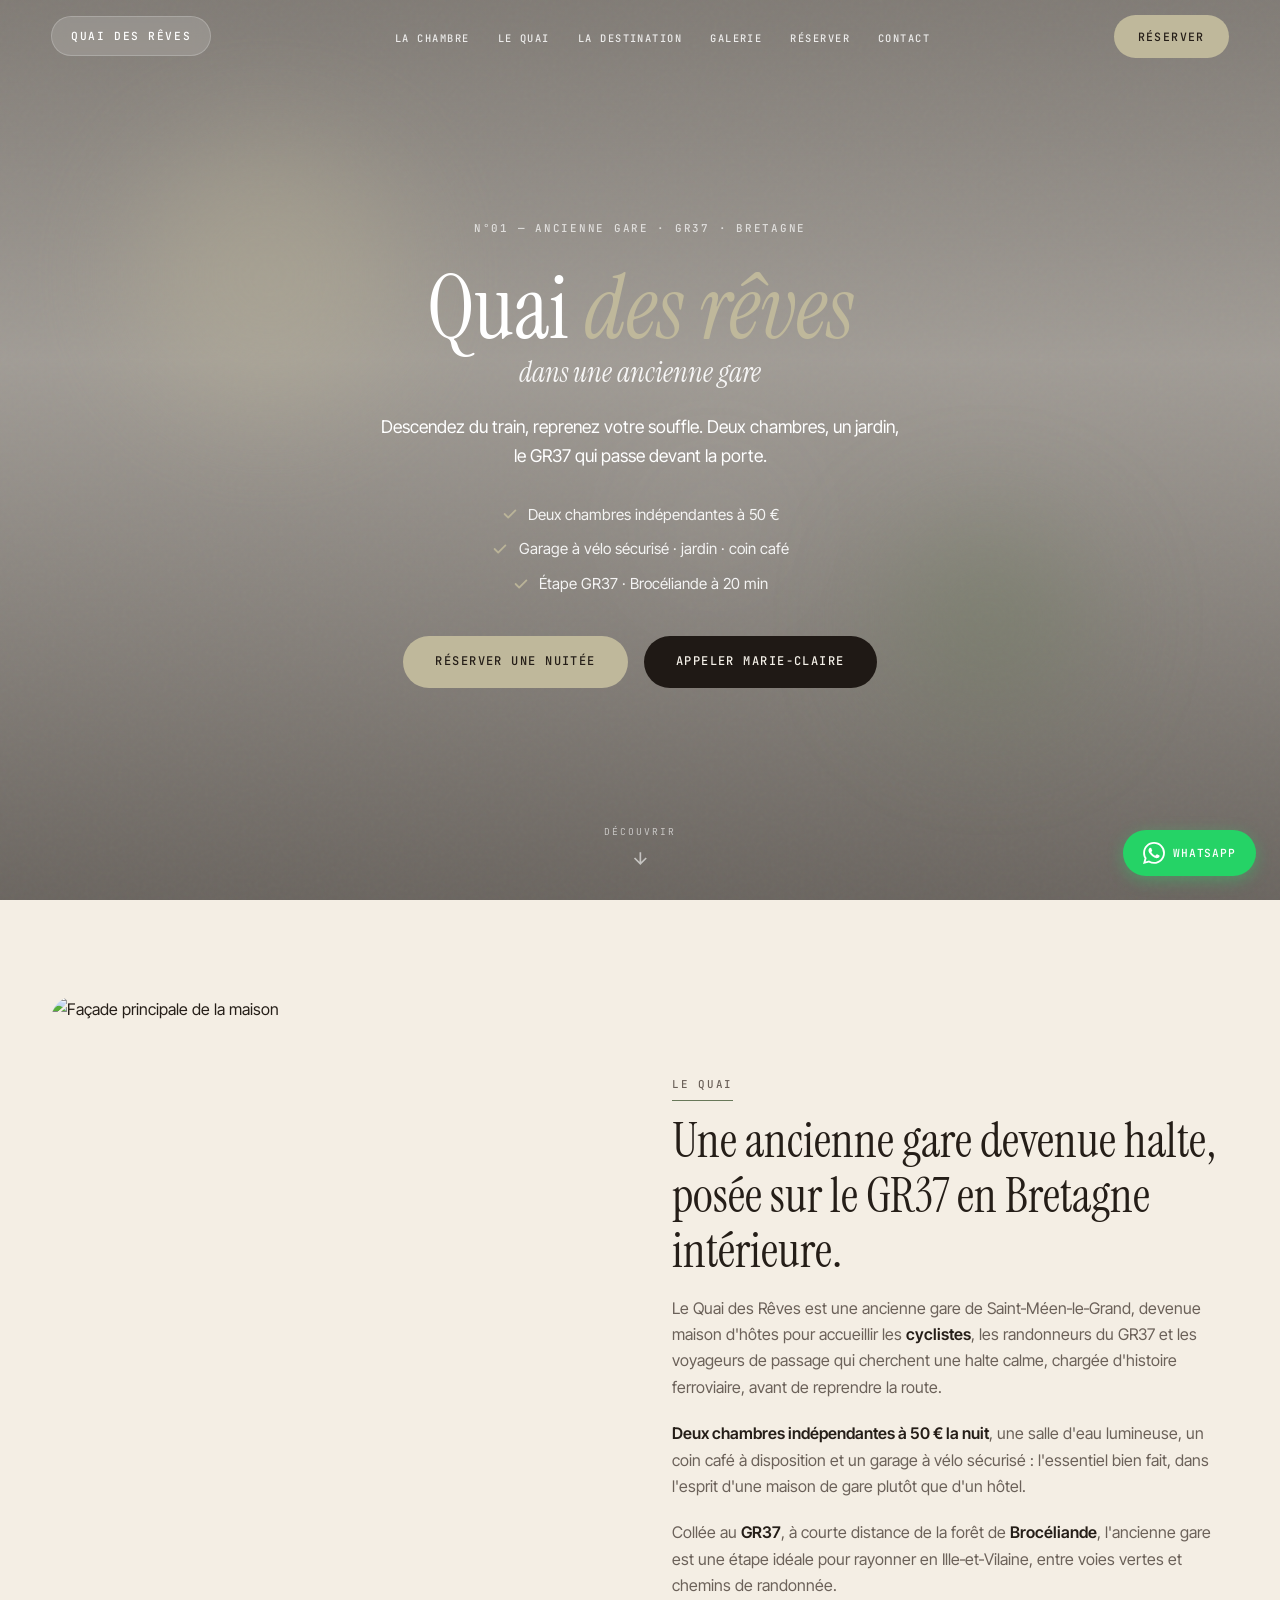
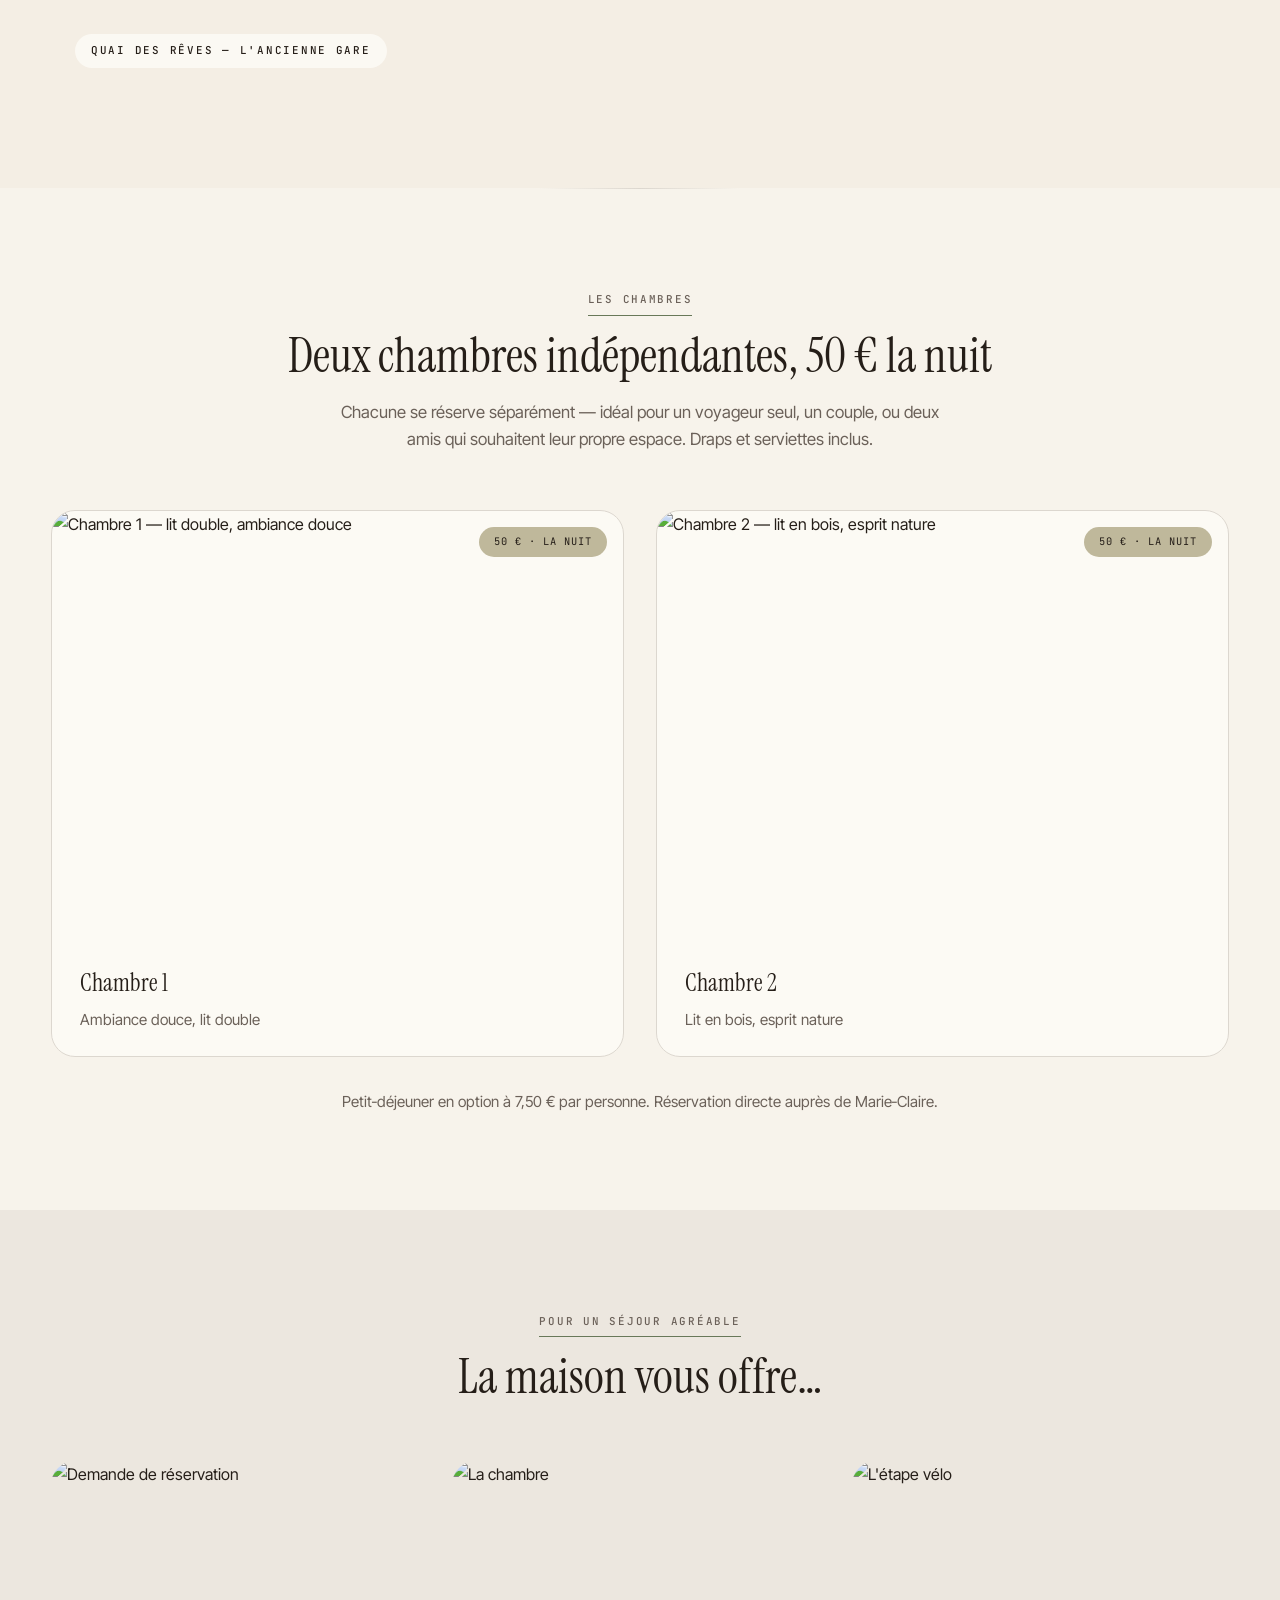
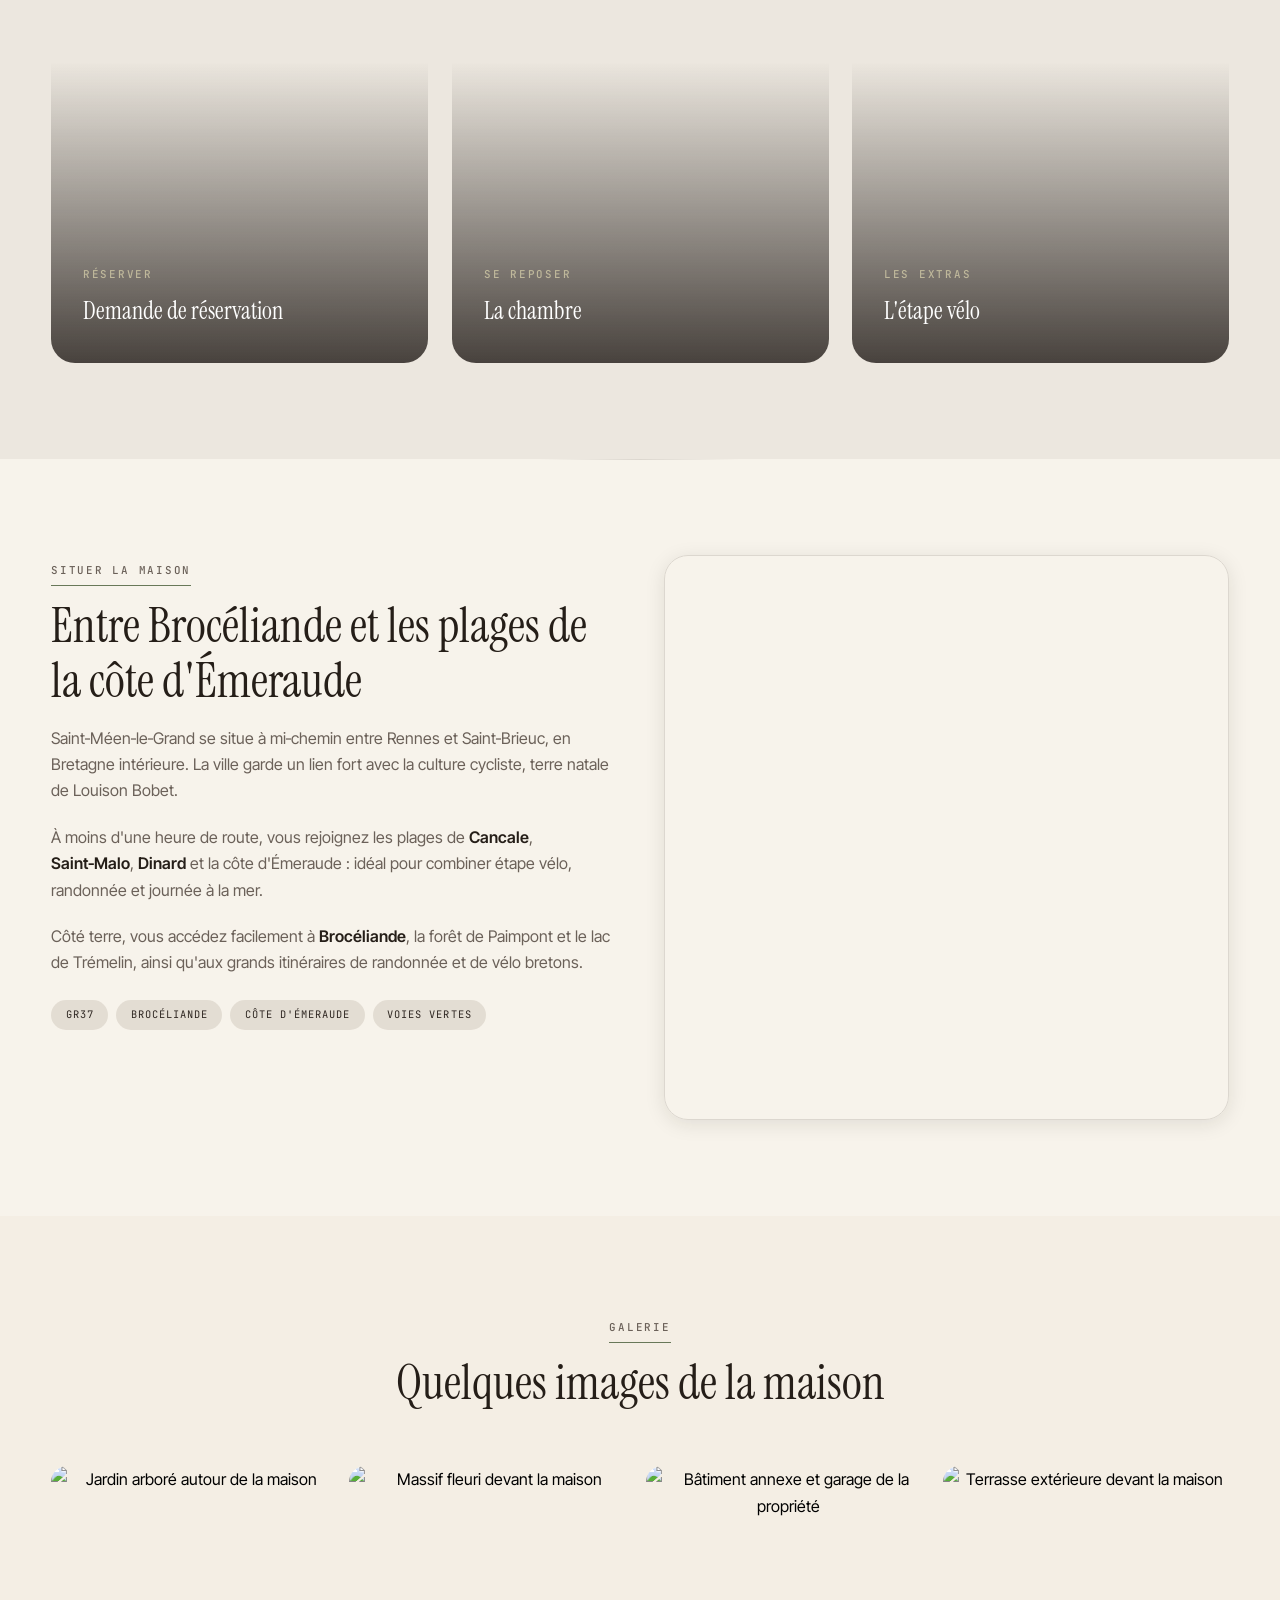
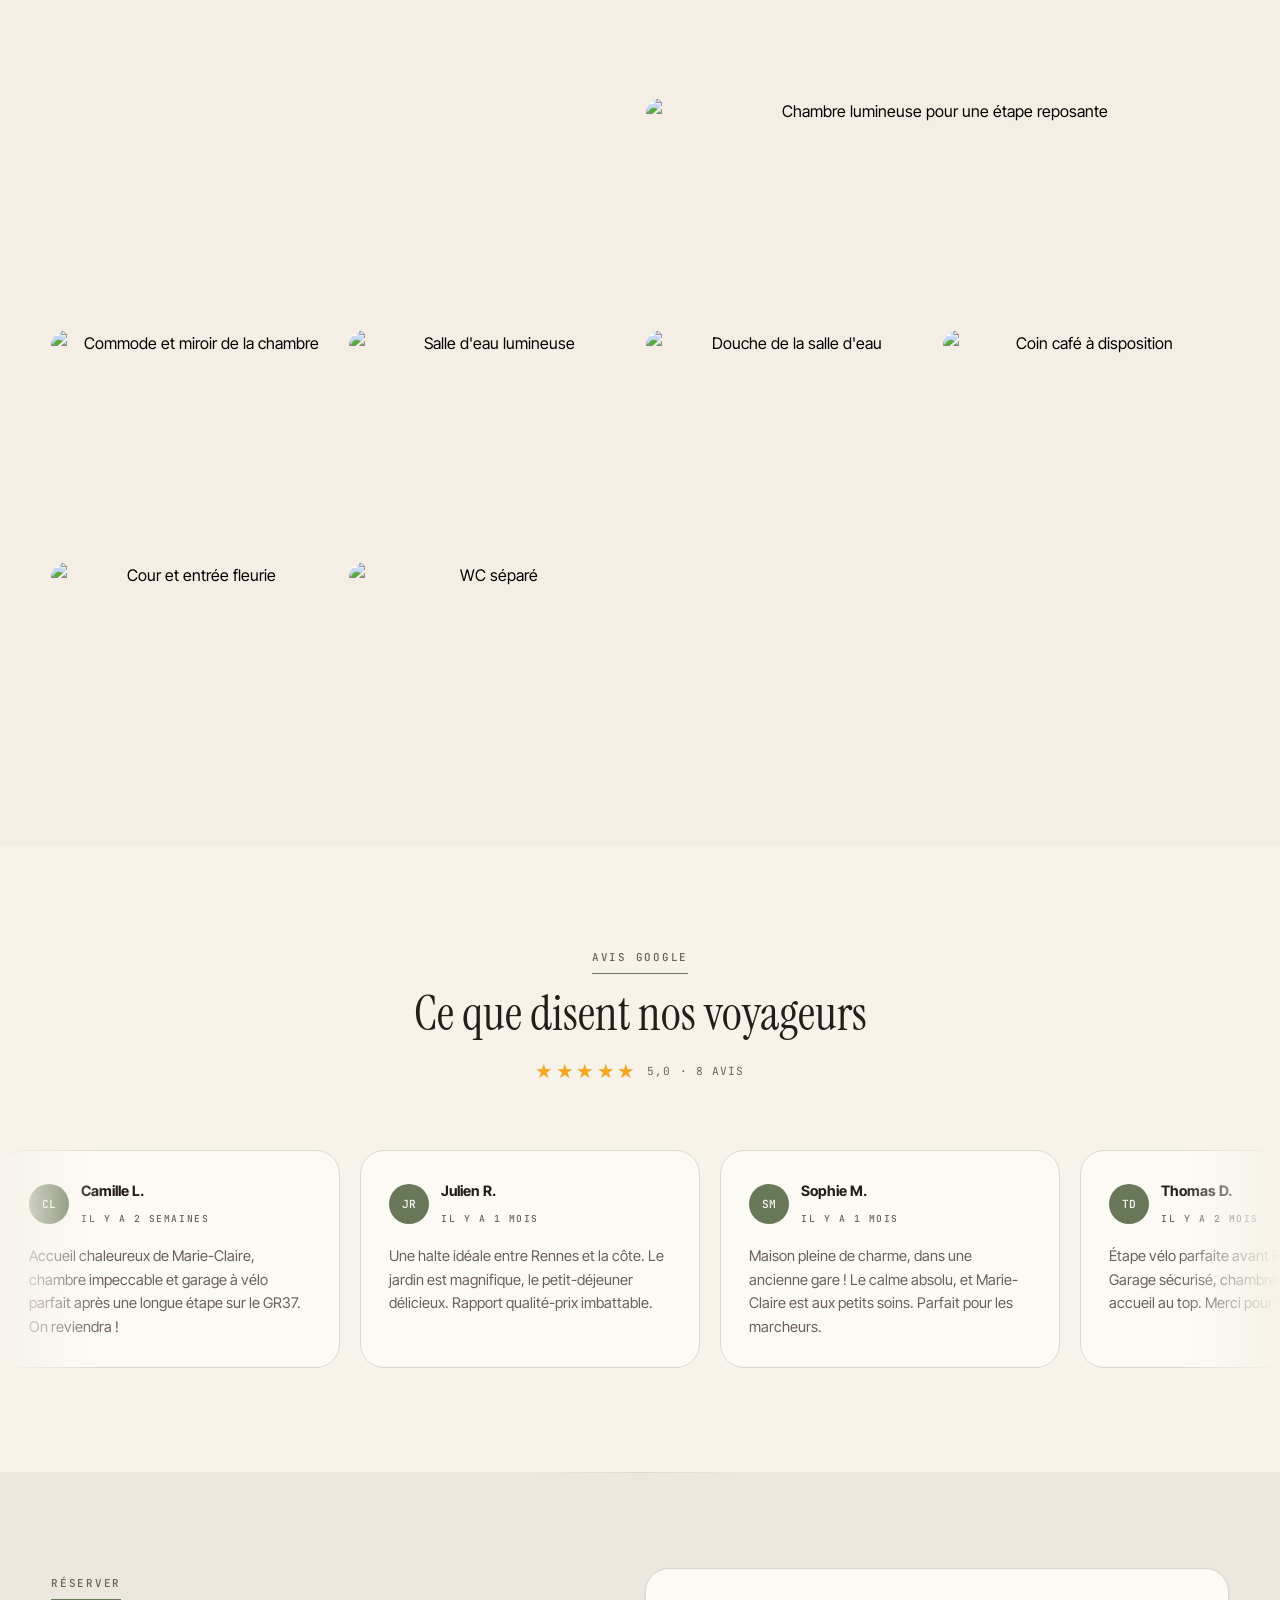
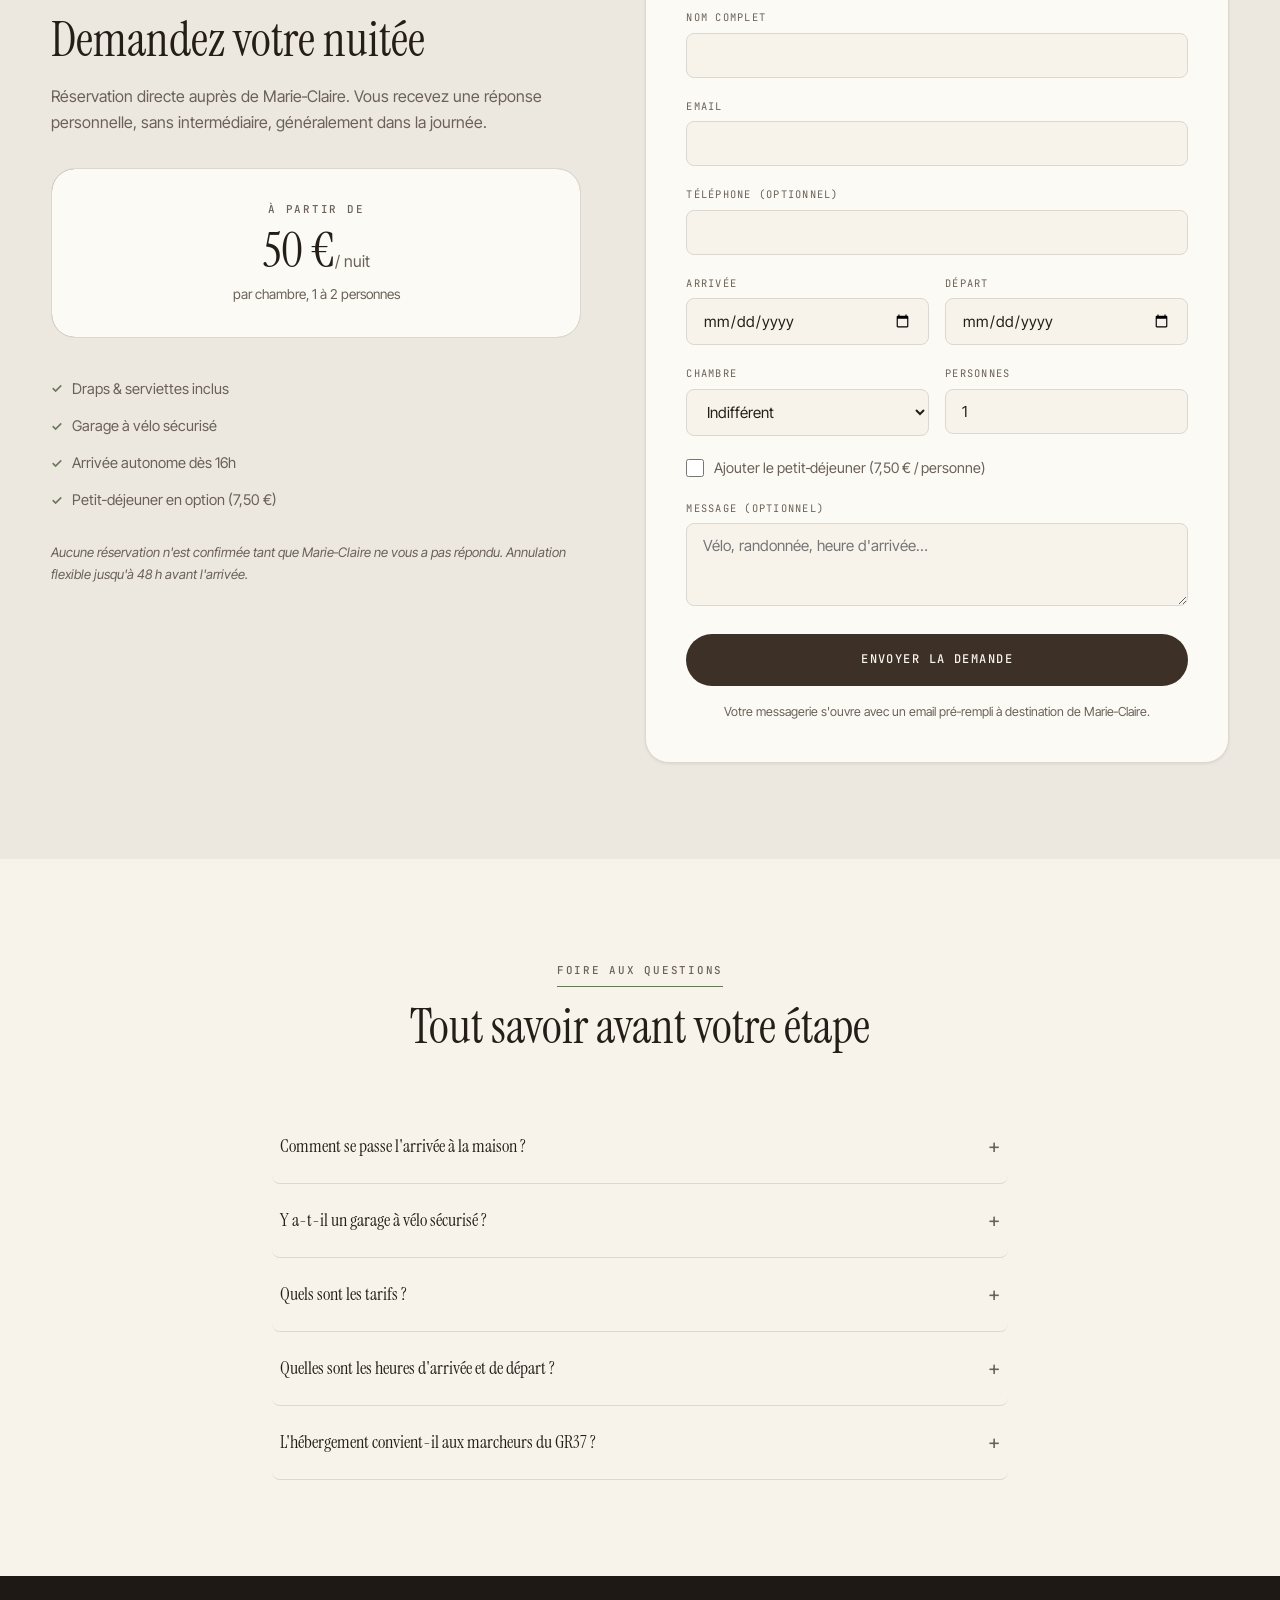
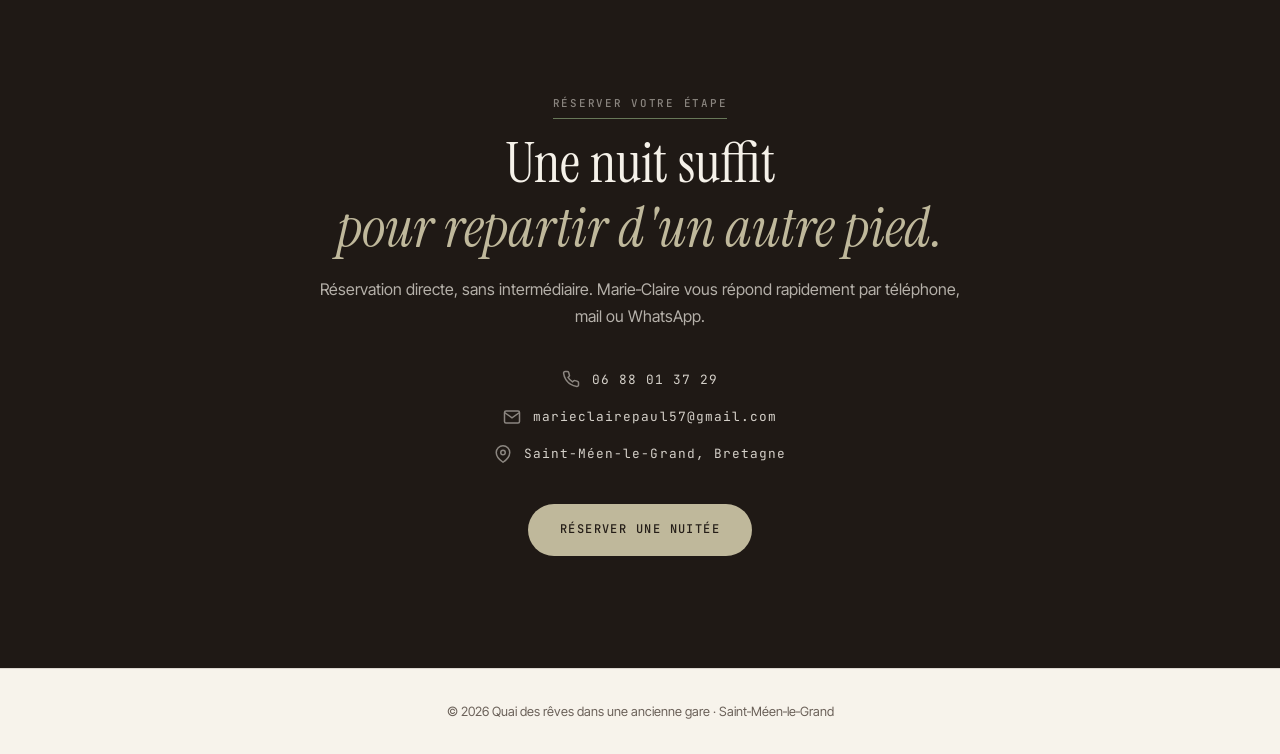
==== index.html @ e12eebac "Moderniser le site et corriger le chargement des sections. Ajoute animations au scroll, parallaxe he" ====
<!DOCTYPE html>
<html lang="fr">
<head>
  <meta charset="UTF-8">
  <meta name="viewport" content="width=device-width, initial-scale=1.0">
  <meta name="description" content="Quai des Rêves — Ancienne gare devenue maison d'hôtes sur le GR37 à Saint-Méen-le-Grand. Deux chambres à 50 €, garage vélo sécurisé, étape idéale en Bretagne.">
  <title>Quai des Rêves — Ancienne gare sur le GR37, Saint-Méen</title>
  <link rel="preconnect" href="https://fonts.googleapis.com">
  <link rel="preconnect" href="https://fonts.gstatic.com" crossorigin>
  <link href="https://fonts.googleapis.com/css2?family=Instrument+Serif:ital@0;1&family=Inter+Tight:wght@300;400;500;600;700&family=JetBrains+Mono:wght@400;500&display=swap" rel="stylesheet">
  <link rel="stylesheet" href="css/styles.css">
</head>
<body>

  <div class="scroll-progress" id="scrollProgress" aria-hidden="true"></div>

  <!-- Navigation -->
  <header class="header header--hero" id="header">
    <nav class="nav container">
      <a href="#" class="nav__logo">Quai des Rêves</a>
      <button class="nav__toggle" id="navToggle" aria-label="Menu">
        <span></span><span></span><span></span>
      </button>
      <ul class="nav__links" id="navLinks">
        <li><a href="#chambres">La chambre</a></li>
        <li><a href="#quai">Le Quai</a></li>
        <li><a href="#destination">La destination</a></li>
        <li><a href="#galerie">Galerie</a></li>
        <li><a href="#reserver">Réserver</a></li>
        <li><a href="#contact">Contact</a></li>
      </ul>
      <a href="#reserver" class="btn btn--highlight nav__cta">Réserver</a>
    </nav>
  </header>

  <!-- Hero -->
  <section class="hero" id="hero">
    <div class="hero__bg">
      <img src="https://etape-velo-gr37.fr/assets/saint-meen-terrasse-straight-Ylvzm7lh.png" alt="Terrasse ensoleillée de la maison à Saint-Méen-le-Grand" loading="eager">
      <div class="hero__overlay"></div>
      <div class="hero__grain" aria-hidden="true"></div>
    </div>
    <div class="hero__orbs" aria-hidden="true">
      <span class="hero__orb hero__orb--1"></span>
      <span class="hero__orb hero__orb--2"></span>
      <span class="hero__orb hero__orb--3"></span>
    </div>
    <div class="hero__content container">
      <p class="hero__tag label-mono">N°01 — Ancienne gare · GR37 · Bretagne</p>
      <h1 class="hero__title">
        Quai <em>des rêves</em><br>
        <span class="hero__subtitle">dans une ancienne gare</span>
      </h1>
      <p class="hero__desc">Descendez du train, reprenez votre souffle. Deux chambres, un jardin, le GR37 qui passe devant la porte.</p>
      <ul class="hero__features">
        <li><svg viewBox="0 0 20 20" fill="currentColor"><path fill-rule="evenodd" d="M16.707 5.293a1 1 0 010 1.414l-8 8a1 1 0 01-1.414 0l-4-4a1 1 0 011.414-1.414L8 12.586l7.293-7.293a1 1 0 011.414 0z" clip-rule="evenodd"/></svg>Deux chambres indépendantes à 50 €</li>
        <li><svg viewBox="0 0 20 20" fill="currentColor"><path fill-rule="evenodd" d="M16.707 5.293a1 1 0 010 1.414l-8 8a1 1 0 01-1.414 0l-4-4a1 1 0 011.414-1.414L8 12.586l7.293-7.293a1 1 0 011.414 0z" clip-rule="evenodd"/></svg>Garage à vélo sécurisé · jardin · coin café</li>
        <li><svg viewBox="0 0 20 20" fill="currentColor"><path fill-rule="evenodd" d="M16.707 5.293a1 1 0 010 1.414l-8 8a1 1 0 01-1.414 0l-4-4a1 1 0 011.414-1.414L8 12.586l7.293-7.293a1 1 0 011.414 0z" clip-rule="evenodd"/></svg>Étape GR37 · Brocéliande à 20 min</li>
      </ul>
      <div class="hero__actions">
        <a href="#reserver" class="btn btn--highlight btn--lg">Réserver une nuitée</a>
        <a href="tel:+33688013729" class="btn btn--earth btn--lg">Appeler Marie‑Claire</a>
      </div>
    </div>
    <a href="#quai" class="hero__scroll" aria-label="Découvrir">
      <span>Découvrir</span>
      <svg viewBox="0 0 24 24" fill="none" stroke="currentColor" stroke-width="2"><path d="M12 5v14M5 12l7 7 7-7"/></svg>
    </a>
  </section>

  <!-- Le Quai -->
  <section class="section section--quai" id="quai">
    <div class="container">
      <div class="split">
        <div class="split__media reveal reveal--left tilt-card">
          <img src="https://etape-velo-gr37.fr/__l5e/assets-v1/0b0acbc1-4947-406e-8bf4-8895e961d7aa/saint-meen-exterieur.png" alt="Façade principale de la maison" loading="lazy">
          <span class="split__badge label-mono">Quai des Rêves — l'ancienne gare</span>
        </div>
        <div class="split__content reveal reveal--right">
          <p class="section__label label-mono">Le Quai</p>
          <h2 class="section__title">Une ancienne gare devenue halte,<br>posée sur le GR37 en Bretagne intérieure.</h2>
          <div class="prose">
            <p>Le Quai des Rêves est une ancienne gare de Saint‑Méen‑le‑Grand, devenue maison d'hôtes pour accueillir les <strong>cyclistes</strong>, les randonneurs du GR37 et les voyageurs de passage qui cherchent une halte calme, chargée d'histoire ferroviaire, avant de reprendre la route.</p>
            <p><strong>Deux chambres indépendantes à 50 € la nuit</strong>, une salle d'eau lumineuse, un coin café à disposition et un garage à vélo sécurisé : l'essentiel bien fait, dans l'esprit d'une maison de gare plutôt que d'un hôtel.</p>
            <p>Collée au <strong>GR37</strong>, à courte distance de la forêt de <strong>Brocéliande</strong>, l'ancienne gare est une étape idéale pour rayonner en Ille‑et‑Vilaine, entre voies vertes et chemins de randonnée.</p>
          </div>
        </div>
      </div>
    </div>
  </section>

  <!-- Chambres -->
  <section class="section section--chambres" id="chambres">
    <div class="container">
      <div class="section__header reveal">
        <p class="section__label label-mono">Les chambres</p>
        <h2 class="section__title">Deux chambres indépendantes, 50 € la nuit</h2>
        <p class="section__intro">Chacune se réserve séparément — idéal pour un voyageur seul, un couple, ou deux amis qui souhaitent leur propre espace. Draps et serviettes inclus.</p>
      </div>
      <div class="rooms">
        <article class="room-card reveal tilt-card">
          <div class="room-card__img">
            <img src="https://etape-velo-gr37.fr/__l5e/assets-v1/fbcd2c98-a463-4ba8-95d4-fb864b083f40/saint-meen-chambre.png" alt="Chambre 1 — lit double, ambiance douce" loading="lazy">
            <span class="room-card__price">50 € · la nuit</span>
          </div>
          <div class="room-card__body">
            <h3>Chambre 1</h3>
            <p>Ambiance douce, lit double</p>
          </div>
        </article>
        <article class="room-card reveal reveal--delay tilt-card">
          <div class="room-card__img">
            <img src="https://etape-velo-gr37.fr/__l5e/assets-v1/a9a5a748-8830-4421-b2a8-1faafb39607b/saint-meen-chambre2.png" alt="Chambre 2 — lit en bois, esprit nature" loading="lazy">
            <span class="room-card__price">50 € · la nuit</span>
          </div>
          <div class="room-card__body">
            <h3>Chambre 2</h3>
            <p>Lit en bois, esprit nature</p>
          </div>
        </article>
      </div>
      <p class="rooms__note reveal">Petit‑déjeuner en option à 7,50 € par personne. Réservation directe auprès de Marie‑Claire.</p>
    </div>
  </section>

  <!-- La maison vous offre -->
  <section class="section section--offres" id="offres">
    <div class="container">
      <div class="section__header reveal">
        <p class="section__label label-mono">Pour un séjour agréable</p>
        <h2 class="section__title">La maison vous offre…</h2>
      </div>
      <div class="offres-grid">
        <a href="#reserver" class="offre-card reveal tilt-card">
          <div class="offre-card__img">
            <img src="https://etape-velo-gr37.fr/__l5e/assets-v1/2ad0f587-b2de-4bd7-ad3d-40000b9780be/saint-meen-terrasse.png" alt="Demande de réservation" loading="lazy">
          </div>
          <div class="offre-card__overlay">
            <span class="label-mono">Réserver</span>
            <h3>Demande de réservation</h3>
          </div>
        </a>
        <a href="#chambres" class="offre-card reveal reveal--delay tilt-card">
          <div class="offre-card__img">
            <img src="https://etape-velo-gr37.fr/__l5e/assets-v1/a9a5a748-8830-4421-b2a8-1faafb39607b/saint-meen-chambre2.png" alt="La chambre" loading="lazy">
          </div>
          <div class="offre-card__overlay">
            <span class="label-mono">Se reposer</span>
            <h3>La chambre</h3>
          </div>
        </a>
        <a href="#quai" class="offre-card reveal reveal--delay-2 tilt-card">
          <div class="offre-card__img">
            <img src="https://etape-velo-gr37.fr/__l5e/assets-v1/b7262fe7-ce52-4388-93f1-e06ac9b84d43/saint-meen-garage-solaire.png" alt="L'étape vélo" loading="lazy">
          </div>
          <div class="offre-card__overlay">
            <span class="label-mono">Les extras</span>
            <h3>L'étape vélo</h3>
          </div>
        </a>
      </div>
    </div>
  </section>

  <!-- Destination -->
  <section class="section section--destination" id="destination">
    <div class="container">
      <div class="destination">
        <div class="destination__content reveal reveal--left">
          <p class="section__label label-mono">Situer la maison</p>
          <h2 class="section__title">Entre Brocéliande et les plages de la côte d'Émeraude</h2>
          <div class="prose">
            <p>Saint‑Méen‑le‑Grand se situe à mi‑chemin entre Rennes et Saint‑Brieuc, en Bretagne intérieure. La ville garde un lien fort avec la culture cycliste, terre natale de Louison Bobet.</p>
            <p>À moins d'une heure de route, vous rejoignez les plages de <strong>Cancale</strong>, <strong>Saint‑Malo</strong>, <strong>Dinard</strong> et la côte d'Émeraude : idéal pour combiner étape vélo, randonnée et journée à la mer.</p>
            <p>Côté terre, vous accédez facilement à <strong>Brocéliande</strong>, la forêt de Paimpont et le lac de Trémelin, ainsi qu'aux grands itinéraires de randonnée et de vélo bretons.</p>
          </div>
          <div class="destination__tags">
            <span class="tag">GR37</span>
            <span class="tag">Brocéliande</span>
            <span class="tag">Côte d'Émeraude</span>
            <span class="tag">Voies vertes</span>
          </div>
        </div>
        <div class="destination__map reveal reveal--right tilt-card">
          <iframe title="Carte — Saint-Méen-le-Grand" src="https://www.openstreetmap.org/export/embed.html?bbox=-2.22%2C48.18%2C-2.16%2C48.21&layer=mapnik&marker=48.195%2C-2.19" loading="lazy" referrerpolicy="no-referrer-when-downgrade"></iframe>
        </div>
      </div>
    </div>
  </section>

  <!-- Galerie -->
  <section class="section section--galerie" id="galerie">
    <div class="container">
      <div class="section__header reveal">
        <p class="section__label label-mono">Galerie</p>
        <h2 class="section__title">Quelques images de la maison</h2>
      </div>
    </div>
    <div class="gallery reveal-stagger" id="gallery">
      <button class="gallery__item reveal-scale" data-index="0">
        <img src="https://etape-velo-gr37.fr/__l5e/assets-v1/675d8cac-8370-4a0d-90f7-5e23a2caaaaf/saint-meen-jardin-arbre.png" alt="Jardin arboré autour de la maison" loading="lazy">
      </button>
      <button class="gallery__item gallery__item--tall reveal-scale" data-index="1">
        <img src="https://etape-velo-gr37.fr/__l5e/assets-v1/a441f441-5703-4f7d-ab40-7af5a46b71b6/saint-meen-jardin-fleurs.png" alt="Massif fleuri devant la maison" loading="lazy">
      </button>
      <button class="gallery__item reveal-scale" data-index="2">
        <img src="https://etape-velo-gr37.fr/__l5e/assets-v1/b7262fe7-ce52-4388-93f1-e06ac9b84d43/saint-meen-garage-solaire.png" alt="Bâtiment annexe et garage de la propriété" loading="lazy">
      </button>
      <button class="gallery__item reveal-scale" data-index="3">
        <img src="https://etape-velo-gr37.fr/__l5e/assets-v1/2ad0f587-b2de-4bd7-ad3d-40000b9780be/saint-meen-terrasse.png" alt="Terrasse extérieure devant la maison" loading="lazy">
      </button>
      <button class="gallery__item gallery__item--wide reveal-scale" data-index="4">
        <img src="https://etape-velo-gr37.fr/__l5e/assets-v1/fbcd2c98-a463-4ba8-95d4-fb864b083f40/saint-meen-chambre.png" alt="Chambre lumineuse pour une étape reposante" loading="lazy">
      </button>
      <button class="gallery__item reveal-scale" data-index="5">
        <img src="https://etape-velo-gr37.fr/__l5e/assets-v1/1c9a4d51-f19a-4ca7-a824-a3a95fa172dc/saint-meen-commode.png" alt="Commode et miroir de la chambre" loading="lazy">
      </button>
      <button class="gallery__item reveal-scale" data-index="6">
        <img src="https://etape-velo-gr37.fr/__l5e/assets-v1/074c4844-c232-4583-80a2-c5e1e2a5f9f5/saint-meen-salle-deau.png" alt="Salle d'eau lumineuse" loading="lazy">
      </button>
      <button class="gallery__item reveal-scale" data-index="7">
        <img src="https://etape-velo-gr37.fr/__l5e/assets-v1/ba7c3a67-efc1-4e4d-9518-b060e4e0019c/saint-meen-douche.png" alt="Douche de la salle d'eau" loading="lazy">
      </button>
      <button class="gallery__item reveal-scale" data-index="8">
        <img src="https://etape-velo-gr37.fr/__l5e/assets-v1/fd26d8e5-9b76-46bc-b9e4-8a13f4165824/saint-meen-cafe.png" alt="Coin café à disposition" loading="lazy">
      </button>
      <button class="gallery__item reveal-scale" data-index="9">
        <img src="https://etape-velo-gr37.fr/__l5e/assets-v1/b58a4658-e988-4d93-b7fd-235d052c7ca5/saint-meen-jardin.png" alt="Cour et entrée fleurie" loading="lazy">
      </button>
      <button class="gallery__item reveal-scale" data-index="10">
        <img src="https://etape-velo-gr37.fr/__l5e/assets-v1/d89c5d96-79f3-4e75-99bc-6bfd46cb09ad/saint-meen-wc.png" alt="WC séparé" loading="lazy">
      </button>
    </div>
  </section>

  <!-- Avis -->
  <section class="section section--avis" id="avis">
    <div class="container">
      <div class="section__header reveal">
        <p class="section__label label-mono">Avis Google</p>
        <h2 class="section__title">Ce que disent nos voyageurs</h2>
        <div class="rating reveal">
          <div class="rating__stars" aria-hidden="true">
            <span class="rating__star">★</span><span class="rating__star">★</span><span class="rating__star">★</span><span class="rating__star">★</span><span class="rating__star">★</span>
          </div>
          <span class="rating__score"><span class="rating__number" data-count="5">5</span>,0 · 8 avis</span>
        </div>
      </div>
    </div>
    <div class="reviews-track" id="reviewsTrack">
      <div class="reviews-track__inner" id="reviewsInner">
        <article class="review-card">
          <div class="review-card__header">
            <div class="review-card__avatar">CL</div>
            <div>
              <strong>Camille L.</strong>
              <span class="label-mono">Il y a 2 semaines</span>
            </div>
          </div>
          <p>Accueil chaleureux de Marie-Claire, chambre impeccable et garage à vélo parfait après une longue étape sur le GR37. On reviendra !</p>
        </article>
        <article class="review-card">
          <div class="review-card__header">
            <div class="review-card__avatar">JR</div>
            <div>
              <strong>Julien R.</strong>
              <span class="label-mono">Il y a 1 mois</span>
            </div>
          </div>
          <p>Une halte idéale entre Rennes et la côte. Le jardin est magnifique, le petit-déjeuner délicieux. Rapport qualité-prix imbattable.</p>
        </article>
        <article class="review-card">
          <div class="review-card__header">
            <div class="review-card__avatar">SM</div>
            <div>
              <strong>Sophie M.</strong>
              <span class="label-mono">Il y a 1 mois</span>
            </div>
          </div>
          <p>Maison pleine de charme, dans une ancienne gare ! Le calme absolu, et Marie-Claire est aux petits soins. Parfait pour les marcheurs.</p>
        </article>
        <article class="review-card">
          <div class="review-card__header">
            <div class="review-card__avatar">TD</div>
            <div>
              <strong>Thomas D.</strong>
              <span class="label-mono">Il y a 2 mois</span>
            </div>
          </div>
          <p>Étape vélo parfaite avant Brocéliande. Garage sécurisé, chambre confortable, accueil au top. Merci pour tout !</p>
        </article>
        <article class="review-card">
          <div class="review-card__header">
            <div class="review-card__avatar">EB</div>
            <div>
              <strong>Élise B.</strong>
              <span class="label-mono">Il y a 2 mois</span>
            </div>
          </div>
          <p>Un vrai coup de cœur. L'ambiance d'ancienne gare est unique, la déco soignée, et le jardin un petit paradis. À recommander.</p>
        </article>
        <article class="review-card">
          <div class="review-card__header">
            <div class="review-card__avatar">MP</div>
            <div>
              <strong>Marc P.</strong>
              <span class="label-mono">Il y a 3 mois</span>
            </div>
          </div>
          <p>Très bel accueil, chambre lumineuse et calme. Idéal pour se reposer après une journée de randonnée. Petit-déjeuner copieux.</p>
        </article>
        <article class="review-card">
          <div class="review-card__header">
            <div class="review-card__avatar">AG</div>
            <div>
              <strong>Anne-Laure G.</strong>
              <span class="label-mono">Il y a 3 mois</span>
            </div>
          </div>
          <p>Marie-Claire est adorable, pleine de bons conseils sur la région. La maison est magnifique, on s'y sent comme chez soi.</p>
        </article>
        <article class="review-card">
          <div class="review-card__header">
            <div class="review-card__avatar">PV</div>
            <div>
              <strong>Pierre V.</strong>
              <span class="label-mono">Il y a 4 mois</span>
            </div>
          </div>
          <p>Étape parfaite sur notre traversée de la Bretagne à vélo. Lieu chargé d'histoire, hôtesse formidable. Merci !</p>
        </article>
      </div>
    </div>
  </section>

  <!-- Réservation -->
  <section class="section section--reserver" id="reserver">
    <div class="container">
      <div class="reserver reveal">
        <div class="reserver__info">
          <p class="section__label label-mono">Réserver</p>
          <h2 class="section__title">Demandez votre nuitée</h2>
          <p class="reserver__desc">Réservation directe auprès de Marie‑Claire. Vous recevez une réponse personnelle, sans intermédiaire, généralement dans la journée.</p>
          <div class="price-box shimmer-border">
            <span class="price-box__label label-mono">À partir de</span>
            <div class="price-box__amount">50 €<span>/ nuit</span></div>
            <span class="price-box__detail">par chambre, 1 à 2 personnes</span>
          </div>
          <ul class="check-list reveal reveal-stagger">
            <li>Draps & serviettes inclus</li>
            <li>Garage à vélo sécurisé</li>
            <li>Arrivée autonome dès 16h</li>
            <li>Petit‑déjeuner en option (7,50 €)</li>
          </ul>
          <p class="reserver__note">Aucune réservation n'est confirmée tant que Marie‑Claire ne vous a pas répondu. Annulation flexible jusqu'à 48 h avant l'arrivée.</p>
        </div>
        <form class="reserver__form" id="reservationForm">
          <div class="form-group">
            <label for="nom">Nom complet</label>
            <input type="text" id="nom" name="nom" required autocomplete="name">
          </div>
          <div class="form-group">
            <label for="email">Email</label>
            <input type="email" id="email" name="email" required autocomplete="email">
          </div>
          <div class="form-group">
            <label for="telephone">Téléphone (optionnel)</label>
            <input type="tel" id="telephone" name="telephone" autocomplete="tel">
          </div>
          <div class="form-row">
            <div class="form-group">
              <label for="arrivee">Arrivée</label>
              <input type="date" id="arrivee" name="arrivee" required>
            </div>
            <div class="form-group">
              <label for="depart">Départ</label>
              <input type="date" id="depart" name="depart" required>
            </div>
          </div>
          <div class="form-row">
            <div class="form-group">
              <label for="chambre">Chambre</label>
              <select id="chambre" name="chambre">
                <option value="indifferent">Indifférent</option>
                <option value="chambre1">Chambre 1 — 50 €</option>
                <option value="chambre2">Chambre 2 — 50 €</option>
              </select>
            </div>
            <div class="form-group">
              <label for="personnes">Personnes</label>
              <input type="number" id="personnes" name="personnes" min="1" max="2" value="1" required>
            </div>
          </div>
          <label class="checkbox">
            <input type="checkbox" id="petitdej" name="petitdej">
            <span>Ajouter le petit‑déjeuner (7,50 € / personne)</span>
          </label>
          <div class="form-group">
            <label for="message">Message (optionnel)</label>
            <textarea id="message" name="message" rows="3" placeholder="Vélo, randonnée, heure d'arrivée…"></textarea>
          </div>
          <button type="submit" class="btn btn--primary btn--lg btn--full">Envoyer la demande</button>
          <p class="form-hint">Votre messagerie s'ouvre avec un email pré‑rempli à destination de Marie‑Claire.</p>
        </form>
      </div>
    </div>
  </section>

  <!-- FAQ -->
  <section class="section section--faq" id="faq">
    <div class="container">
      <div class="section__header reveal">
        <p class="section__label label-mono">Foire aux questions</p>
        <h2 class="section__title">Tout savoir avant votre étape</h2>
      </div>
      <div class="faq reveal-stagger">
        <details class="faq__item">
          <summary>Comment se passe l'arrivée à la maison ?</summary>
          <p>L'arrivée est autonome à partir de 16h grâce à une boîte à clés. Vous récupérez votre clé à votre rythme, idéal après une longue étape vélo ou randonnée.</p>
        </details>
        <details class="faq__item">
          <summary>Y a-t-il un garage à vélo sécurisé ?</summary>
          <p>Oui, un garage fermé et sécurisé est mis à disposition gratuitement pour ranger vos vélos en toute tranquillité.</p>
        </details>
        <details class="faq__item">
          <summary>Quels sont les tarifs ?</summary>
          <p>La maison propose deux chambres indépendantes, chacune à 50 € la nuit, draps et serviettes inclus. Chaque chambre se réserve séparément. Le petit-déjeuner est proposé en option à 7,50 € par personne.</p>
        </details>
        <details class="faq__item">
          <summary>Quelles sont les heures d'arrivée et de départ ?</summary>
          <p>Arrivée à partir de 16h en autonomie. Le départ se fait au plus tard à 10h.</p>
        </details>
        <details class="faq__item">
          <summary>L'hébergement convient-il aux marcheurs du GR37 ?</summary>
          <p>Oui, la maison est une étape idéale sur le GR37 et pour les boucles vélo de Bretagne intérieure, à proximité de Brocéliande.</p>
        </details>
      </div>
    </div>
  </section>

  <!-- CTA -->
  <section class="section section--cta" id="contact">
    <div class="container">
      <div class="cta reveal">
        <p class="section__label label-mono">Réserver votre étape</p>
        <h2 class="cta__title">Une nuit suffit<br><em>pour repartir d'un autre pied.</em></h2>
        <p class="cta__desc">Réservation directe, sans intermédiaire. Marie‑Claire vous répond rapidement par téléphone, mail ou WhatsApp.</p>
        <div class="cta__contacts">
          <a href="tel:+33688013729" class="cta__link">
            <svg viewBox="0 0 24 24" fill="none" stroke="currentColor" stroke-width="2"><path d="M22 16.92v3a2 2 0 01-2.18 2 19.79 19.79 0 01-8.63-3.07 19.5 19.5 0 01-6-6 19.79 19.79 0 01-3.07-8.67A2 2 0 014.11 2h3a2 2 0 012 1.72c.127.96.361 1.903.7 2.81a2 2 0 01-.45 2.11L8.09 9.91a16 16 0 006 6l1.27-1.27a2 2 0 012.11-.45c.907.339 1.85.573 2.81.7A2 2 0 0122 16.92z"/></svg>
            06 88 01 37 29
          </a>
          <a href="mailto:marieclairepaul57@gmail.com" class="cta__link">
            <svg viewBox="0 0 24 24" fill="none" stroke="currentColor" stroke-width="2"><path d="M4 4h16c1.1 0 2 .9 2 2v12c0 1.1-.9 2-2 2H4c-1.1 0-2-.9-2-2V6c0-1.1.9-2 2-2z"/><polyline points="22,6 12,13 2,6"/></svg>
            marieclairepaul57@gmail.com
          </a>
          <span class="cta__link cta__link--static">
            <svg viewBox="0 0 24 24" fill="none" stroke="currentColor" stroke-width="2"><path d="M21 10c0 7-9 13-9 13s-9-6-9-13a9 9 0 0118 0z"/><circle cx="12" cy="10" r="3"/></svg>
            Saint‑Méen‑le‑Grand, Bretagne
          </span>
        </div>
        <a href="#reserver" class="btn btn--highlight btn--lg">Réserver une nuitée</a>
      </div>
    </div>
  </section>

  <!-- Footer -->
  <footer class="footer">
    <div class="container">
      <p>© 2026 Quai des rêves dans une ancienne gare · Saint‑Méen‑le‑Grand</p>
    </div>
  </footer>

  <!-- Lightbox -->
  <div class="lightbox" id="lightbox" aria-hidden="true">
    <button class="lightbox__close" id="lightboxClose" aria-label="Fermer">&times;</button>
    <button class="lightbox__prev" id="lightboxPrev" aria-label="Précédent">‹</button>
    <button class="lightbox__next" id="lightboxNext" aria-label="Suivant">›</button>
    <img src="" alt="" id="lightboxImg">
  </div>

  <!-- WhatsApp -->
  <a href="https://wa.me/33688013729" class="whatsapp" target="_blank" rel="noopener" aria-label="Contacter par WhatsApp">
    <svg viewBox="0 0 24 24" fill="currentColor"><path d="M17.472 14.382c-.297-.149-1.758-.867-2.03-.967-.273-.099-.471-.148-.67.15-.197.297-.767.966-.94 1.164-.173.199-.347.223-.644.075-.297-.15-1.255-.463-2.39-1.475-.883-.788-1.48-1.761-1.653-2.059-.173-.297-.018-.458.13-.606.134-.133.298-.347.446-.52.149-.174.198-.298.298-.497.099-.198.05-.371-.025-.52-.075-.149-.669-1.612-.916-2.207-.242-.579-.487-.5-.669-.51-.173-.008-.371-.01-.57-.01-.198 0-.52.074-.792.372-.272.297-1.04 1.016-1.04 2.479 0 1.462 1.065 2.875 1.213 3.074.149.198 2.096 3.2 5.077 4.487.709.306 1.262.489 1.694.625.712.227 1.36.195 1.871.118.571-.085 1.758-.719 2.006-1.413.248-.694.248-1.289.173-1.413-.074-.124-.272-.198-.57-.347m-5.421 7.403h-.004a9.87 9.87 0 01-5.031-1.378l-.361-.214-3.741.982.998-3.648-.235-.374a9.86 9.86 0 01-1.51-5.26c.001-5.45 4.436-9.884 9.888-9.884 2.64 0 5.122 1.03 6.988 2.898a9.825 9.825 0 012.893 6.994c-.003 5.45-4.435 9.884-9.885 9.884m8.413-18.297A11.815 11.815 0 0012.05 0C5.495 0 .16 5.335.157 11.892c0 2.096.547 4.142 1.588 5.945L.057 24l6.305-1.654a11.882 11.882 0 005.683 1.448h.005c6.554 0 11.89-5.335 11.893-11.893a11.821 11.821 0 00-3.48-8.413z"/></svg>
    <span>WhatsApp</span>
  </a>

  <script src="js/main.js"></script>
</body>
</html>
---- css/styles.css ----
/* ============================================
   Quai des Rêves — Design System
   ============================================ */

:root {
  --radius: 0.5rem;
  --radius-lg: 1rem;
  --radius-xl: 1.5rem;
  --radius-full: 9999px;

  --background: #f7f3eb;
  --foreground: #251e18;
  --card: #fcfaf4;
  --card-foreground: #251e18;
  --primary: #3d3027;
  --primary-foreground: #f8f5ee;
  --secondary: #e3ddd3;
  --secondary-foreground: #2f2722;
  --muted: #ebe7df;
  --muted-foreground: #6b6159;
  --accent: #687859;
  --accent-foreground: #faf8f3;
  --highlight: #bfb89b;
  --highlight-foreground: #251e18;
  --earth: #1f1915;
  --earth-foreground: #f5f1e9;
  --warm: #f4eee4;
  --warm-foreground: #352c25;
  --border: #dcd7cf;
  --surface: #ece7df;

  --font-serif: 'Instrument Serif', Georgia, serif;
  --font-sans: 'Inter Tight', system-ui, sans-serif;
  --font-mono: 'JetBrains Mono', ui-monospace, monospace;

  --header-h: 4.5rem;
  --container: min(1200px, 92vw);
  --ease: cubic-bezier(0.4, 0, 0.2, 1);
  --ease-out: cubic-bezier(0.16, 1, 0.3, 1);
  --shadow-sm: 0 1px 3px rgba(31, 25, 21, 0.08);
  --shadow-md: 0 4px 20px rgba(31, 25, 21, 0.1);
  --shadow-lg: 0 12px 40px rgba(31, 25, 21, 0.15);
  --shadow-glow: 0 0 40px rgba(191, 184, 155, 0.25);
}

*, *::before, *::after {
  box-sizing: border-box;
  margin: 0;
  padding: 0;
}

html {
  scroll-behavior: smooth;
  scroll-padding-top: var(--header-h);
}

body {
  font-family: var(--font-sans);
  font-size: 1rem;
  line-height: 1.65;
  color: var(--foreground);
  background: var(--background);
  -webkit-font-smoothing: antialiased;
  overflow-x: hidden;
}

img {
  display: block;
  max-width: 100%;
  height: auto;
}

a {
  color: inherit;
  text-decoration: none;
}

button {
  font: inherit;
  cursor: pointer;
  border: none;
  background: none;
}

ul { list-style: none; }

.container {
  width: var(--container);
  margin-inline: auto;
}

.label-mono {
  font-family: var(--font-mono);
  font-size: 0.68rem;
  font-weight: 500;
  letter-spacing: 0.16em;
  text-transform: uppercase;
  color: var(--muted-foreground);
}

/* ---- Buttons ---- */
.btn {
  display: inline-flex;
  align-items: center;
  justify-content: center;
  gap: 0.5rem;
  padding: 0.75rem 1.5rem;
  border-radius: var(--radius-full);
  font-family: var(--font-mono);
  font-size: 0.72rem;
  font-weight: 500;
  letter-spacing: 0.12em;
  text-transform: uppercase;
  position: relative;
  overflow: hidden;
  transition: transform 0.25s var(--ease-out), box-shadow 0.25s var(--ease-out), background 0.25s var(--ease);
  white-space: nowrap;
}

.btn::after {
  content: '';
  position: absolute;
  inset: 0;
  background: linear-gradient(105deg, transparent 40%, rgba(255,255,255,0.2) 50%, transparent 60%);
  transform: translateX(-120%);
  transition: transform 0.6s var(--ease-out);
}

.btn:hover::after {
  transform: translateX(120%);
}

.btn:hover {
  transform: translateY(-2px);
  box-shadow: var(--shadow-md);
}

.btn:active { transform: translateY(0); }

.btn--highlight {
  background: var(--highlight);
  color: var(--highlight-foreground);
}

.btn--earth {
  background: var(--earth);
  color: var(--earth-foreground);
}

.btn--primary {
  background: var(--primary);
  color: var(--primary-foreground);
}

.btn--lg {
  padding: 1rem 2rem;
  font-size: 0.75rem;
}

.btn--full { width: 100%; }

/* ---- Header ---- */
.header {
  position: fixed;
  top: 0;
  left: 0;
  right: 0;
  z-index: 100;
  height: var(--header-h);
  transition: background 0.4s var(--ease), backdrop-filter 0.4s var(--ease), box-shadow 0.4s var(--ease);
}

.header--scrolled {
  background: rgba(252, 250, 244, 0.85);
  backdrop-filter: blur(16px);
  -webkit-backdrop-filter: blur(16px);
  box-shadow: var(--shadow-sm);
}

.header--hero .nav__links a,
.header--hero .nav__logo {
  color: #fff;
}

.header--hero .nav__toggle span {
  background: #fff;
}

.nav {
  display: flex;
  align-items: center;
  justify-content: space-between;
  height: 100%;
  gap: 1.5rem;
}

.nav__logo {
  font-family: var(--font-mono);
  font-size: 0.7rem;
  font-weight: 500;
  letter-spacing: 0.14em;
  text-transform: uppercase;
  padding: 0.6rem 1.2rem;
  background: rgba(255, 255, 255, 0.15);
  backdrop-filter: blur(8px);
  border-radius: var(--radius-full);
  border: 1px solid rgba(255, 255, 255, 0.2);
  transition: background 0.3s var(--ease);
  flex-shrink: 0;
}

.header--scrolled .nav__logo {
  background: var(--card);
  border-color: var(--border);
  color: var(--foreground);
}

.nav__links {
  display: flex;
  align-items: center;
  gap: 1.75rem;
}

.nav__links a {
  font-family: var(--font-mono);
  font-size: 0.65rem;
  font-weight: 500;
  letter-spacing: 0.14em;
  text-transform: uppercase;
  opacity: 0.85;
  transition: opacity 0.2s, color 0.2s;
  position: relative;
}

.nav__links a.is-active {
  opacity: 1;
  color: var(--accent);
}

.header--hero .nav__links a.is-active {
  color: var(--highlight);
}

.nav__links a::after {
  content: '';
  position: absolute;
  bottom: -4px;
  left: 0;
  width: 0;
  height: 1px;
  background: currentColor;
  transition: width 0.3s var(--ease-out);
}

.nav__links a:hover { opacity: 1; }
.nav__links a:hover::after { width: 100%; }

.nav__cta { flex-shrink: 0; }

.nav__toggle {
  display: none;
  flex-direction: column;
  gap: 5px;
  padding: 0.5rem;
  z-index: 110;
}

.nav__toggle span {
  display: block;
  width: 22px;
  height: 2px;
  background: var(--foreground);
  border-radius: 2px;
  transition: transform 0.3s var(--ease), opacity 0.3s;
}

.nav__toggle.active span:nth-child(1) { transform: translateY(7px) rotate(45deg); }
.nav__toggle.active span:nth-child(2) { opacity: 0; }
.nav__toggle.active span:nth-child(3) { transform: translateY(-7px) rotate(-45deg); }

/* ---- Hero ---- */
.hero {
  position: relative;
  min-height: 100svh;
  display: flex;
  align-items: center;
  justify-content: center;
  overflow: hidden;
}

.hero__bg {
  position: absolute;
  inset: 0;
}

.hero__bg img {
  width: 100%;
  height: 100%;
  object-fit: cover;
  transform: scale(1.05);
  animation: heroZoom 20s ease-in-out infinite alternate;
}

@keyframes heroZoom {
  from { transform: scale(1.05); }
  to { transform: scale(1.12); }
}

.hero__overlay {
  position: absolute;
  inset: 0;
  background: linear-gradient(
    to bottom,
    rgba(31, 25, 21, 0.55) 0%,
    rgba(31, 25, 21, 0.4) 40%,
    rgba(31, 25, 21, 0.65) 100%
  );
}

.hero__content {
  position: relative;
  z-index: 2;
  text-align: center;
  color: #fff;
  padding: calc(var(--header-h) + 2rem) 0 6rem;
  max-width: 800px;
}

.hero__tag {
  color: rgba(255, 255, 255, 0.7);
  margin-bottom: 1.5rem;
  animation: fadeUp 0.8s var(--ease-out) both;
}

.hero__title {
  font-family: var(--font-serif);
  font-size: clamp(3rem, 8vw, 5.5rem);
  font-weight: 400;
  line-height: 1.05;
  margin-bottom: 0.5rem;
  animation: fadeUp 0.8s 0.1s var(--ease-out) both;
}

.hero__title em {
  font-style: italic;
  color: var(--highlight);
}

.hero__subtitle {
  display: block;
  font-family: var(--font-serif);
  font-style: italic;
  font-size: clamp(1.25rem, 3vw, 1.75rem);
  opacity: 0.9;
  margin-top: 0.25rem;
}

.hero__desc {
  font-size: 1.1rem;
  opacity: 0.85;
  max-width: 520px;
  margin: 1.5rem auto 2rem;
  animation: fadeUp 0.8s 0.2s var(--ease-out) both;
}

.hero__features {
  display: flex;
  flex-direction: column;
  align-items: center;
  gap: 0.6rem;
  margin-bottom: 2.5rem;
  animation: fadeUp 0.8s 0.3s var(--ease-out) both;
}

.hero__features li {
  display: flex;
  align-items: center;
  gap: 0.6rem;
  font-size: 0.95rem;
  opacity: 0.9;
}

.hero__features svg {
  width: 18px;
  height: 18px;
  color: var(--highlight);
  flex-shrink: 0;
}

.hero__actions {
  display: flex;
  flex-wrap: wrap;
  gap: 1rem;
  justify-content: center;
  animation: fadeUp 0.8s 0.4s var(--ease-out) both;
}

.hero__scroll {
  position: absolute;
  bottom: 2rem;
  left: 50%;
  transform: translateX(-50%);
  z-index: 2;
  display: flex;
  flex-direction: column;
  align-items: center;
  gap: 0.5rem;
  color: rgba(255, 255, 255, 0.6);
  font-family: var(--font-mono);
  font-size: 0.6rem;
  letter-spacing: 0.2em;
  text-transform: uppercase;
  animation: bounce 2s ease-in-out infinite;
}

.hero__scroll svg {
  width: 20px;
  height: 20px;
}

@keyframes bounce {
  0%, 100% { transform: translateX(-50%) translateY(0); }
  50% { transform: translateX(-50%) translateY(6px); }
}

@keyframes fadeUp {
  from { opacity: 0; transform: translateY(24px); }
  to { opacity: 1; transform: translateY(0); }
}

/* ---- Sections ---- */
.section {
  padding: 6rem 0;
}

.section--quai { background: var(--warm); }
.section--chambres { background: var(--background); }
.section--offres { background: var(--surface); }
.section--destination { background: var(--background); }
.section--galerie { background: var(--warm); padding-bottom: 4rem; }
.section--avis { background: var(--background); overflow: hidden; }
.section--reserver { background: var(--surface); }
.section--faq { background: var(--background); }
.section--cta { background: var(--earth); color: var(--earth-foreground); padding: 7rem 0; }

.section__label { margin-bottom: 0.75rem; position: relative; display: inline-block; }

.section__label::after {
  content: '';
  display: block;
  width: 0;
  height: 1px;
  background: var(--accent);
  margin-top: 0.35rem;
  transition: width 0.8s var(--ease-out);
}

.reveal.visible .section__label::after,
.section__header.visible .section__label::after {
  width: 100%;
}
.section--cta .section__label { color: rgba(245, 241, 233, 0.5); }

.section__title {
  font-family: var(--font-serif);
  font-size: clamp(2rem, 4.5vw, 3rem);
  font-weight: 400;
  line-height: 1.15;
  margin-bottom: 1rem;
}

.section__intro {
  font-size: 1.05rem;
  color: var(--muted-foreground);
  max-width: 600px;
}

.section__header {
  text-align: center;
  margin-bottom: 3.5rem;
}

.section__header .section__intro {
  margin-inline: auto;
}

/* ---- Reveal animations ---- */
.reveal,
.reveal-scale {
  opacity: 0;
  transition: opacity 0.8s var(--ease-out), transform 0.8s var(--ease-out), filter 0.8s var(--ease-out);
}

.reveal {
  transform: translateY(40px);
}

.reveal--left { transform: translateX(-48px); }
.reveal--right { transform: translateX(48px); }
.reveal-scale { transform: scale(0.92); }

.reveal.visible,
.reveal-scale.visible {
  opacity: 1;
  transform: translate(0) scale(1);
  filter: blur(0);
}

.reveal--delay { transition-delay: 0.12s; }
.reveal--delay-2 { transition-delay: 0.24s; }

.reveal-stagger > * {
  opacity: 0;
  transform: translateY(24px);
  transition: opacity 0.6s var(--ease-out), transform 0.6s var(--ease-out);
}

.reveal-stagger.visible > *:nth-child(1) { transition-delay: 0.05s; }
.reveal-stagger.visible > *:nth-child(2) { transition-delay: 0.1s; }
.reveal-stagger.visible > *:nth-child(3) { transition-delay: 0.15s; }
.reveal-stagger.visible > *:nth-child(4) { transition-delay: 0.2s; }
.reveal-stagger.visible > *:nth-child(5) { transition-delay: 0.25s; }
.reveal-stagger.visible > *:nth-child(6) { transition-delay: 0.3s; }
.reveal-stagger.visible > *:nth-child(7) { transition-delay: 0.35s; }
.reveal-stagger.visible > *:nth-child(8) { transition-delay: 0.4s; }
.reveal-stagger.visible > *:nth-child(9) { transition-delay: 0.45s; }
.reveal-stagger.visible > *:nth-child(10) { transition-delay: 0.5s; }
.reveal-stagger.visible > *:nth-child(11) { transition-delay: 0.55s; }

.reveal-stagger.visible > * {
  opacity: 1;
  transform: translateY(0);
}

.tilt-card {
  transform-style: preserve-3d;
  will-change: transform;
  transition: box-shadow 0.35s var(--ease-out);
}

.tilt-card.is-tilting {
  transition: transform 0.1s linear, box-shadow 0.35s var(--ease-out);
}

/* ---- Split layout ---- */
.split {
  display: grid;
  grid-template-columns: 1fr 1fr;
  gap: 4rem;
  align-items: center;
}

.split__media {
  position: relative;
  border-radius: var(--radius-xl);
  overflow: hidden;
  aspect-ratio: 4/5;
}

.split__media img {
  width: 100%;
  height: 100%;
  object-fit: cover;
  transition: transform 0.6s var(--ease-out);
}

.split__media:hover img {
  transform: scale(1.04);
}

.split__badge {
  position: absolute;
  bottom: 1.5rem;
  left: 1.5rem;
  background: rgba(252, 250, 244, 0.9);
  backdrop-filter: blur(8px);
  padding: 0.5rem 1rem;
  border-radius: var(--radius-full);
  color: var(--foreground);
}

.prose p {
  margin-bottom: 1.25rem;
  color: var(--muted-foreground);
}

.prose strong {
  color: var(--foreground);
  font-weight: 600;
}

/* ---- Room cards ---- */
.rooms {
  display: grid;
  grid-template-columns: repeat(2, 1fr);
  gap: 2rem;
  margin-bottom: 2rem;
}

.room-card {
  background: var(--card);
  border-radius: var(--radius-xl);
  overflow: hidden;
  border: 1px solid var(--border);
  transition: transform 0.3s var(--ease-out), box-shadow 0.3s var(--ease-out);
}

.room-card:hover {
  transform: translateY(-6px);
  box-shadow: var(--shadow-lg);
}

.room-card__img {
  position: relative;
  aspect-ratio: 4/3;
  overflow: hidden;
}

.room-card__img img {
  width: 100%;
  height: 100%;
  object-fit: cover;
  transition: transform 0.5s var(--ease-out);
}

.room-card:hover .room-card__img img {
  transform: scale(1.06);
}

.room-card__price {
  position: absolute;
  top: 1rem;
  right: 1rem;
  background: var(--highlight);
  color: var(--highlight-foreground);
  font-family: var(--font-mono);
  font-size: 0.65rem;
  letter-spacing: 0.1em;
  text-transform: uppercase;
  padding: 0.4rem 0.9rem;
  border-radius: var(--radius-full);
}

.room-card__body {
  padding: 1.5rem 1.75rem;
}

.room-card__body h3 {
  font-family: var(--font-serif);
  font-size: 1.5rem;
  font-weight: 400;
  margin-bottom: 0.25rem;
}

.room-card__body p {
  color: var(--muted-foreground);
  font-size: 0.95rem;
}

.rooms__note {
  text-align: center;
  color: var(--muted-foreground);
  font-size: 0.95rem;
}

/* ---- Offres grid ---- */
.offres-grid {
  display: grid;
  grid-template-columns: repeat(3, 1fr);
  gap: 1.5rem;
}

.offre-card {
  position: relative;
  border-radius: var(--radius-xl);
  overflow: hidden;
  aspect-ratio: 3/4;
  display: block;
}

.offre-card__img {
  position: absolute;
  inset: 0;
}

.offre-card__img img {
  width: 100%;
  height: 100%;
  object-fit: cover;
  transition: transform 0.6s var(--ease-out);
}

.offre-card:hover .offre-card__img img {
  transform: scale(1.08);
}

.offre-card__overlay {
  position: absolute;
  inset: 0;
  background: linear-gradient(to top, rgba(31, 25, 21, 0.8) 0%, transparent 60%);
  display: flex;
  flex-direction: column;
  justify-content: flex-end;
  padding: 2rem;
  color: #fff;
}

.offre-card__overlay .label-mono {
  color: var(--highlight);
  margin-bottom: 0.5rem;
}

.offre-card__overlay h3 {
  font-family: var(--font-serif);
  font-size: 1.5rem;
  font-weight: 400;
}

/* ---- Destination ---- */
.destination {
  display: grid;
  grid-template-columns: 1fr 1fr;
  gap: 3rem;
  align-items: start;
}

.destination__tags {
  display: flex;
  flex-wrap: wrap;
  gap: 0.5rem;
  margin-top: 1.5rem;
}

.tag {
  font-family: var(--font-mono);
  font-size: 0.65rem;
  letter-spacing: 0.1em;
  text-transform: uppercase;
  padding: 0.4rem 0.9rem;
  background: var(--secondary);
  border-radius: var(--radius-full);
  color: var(--secondary-foreground);
  transition: transform 0.25s var(--ease-out), background 0.25s, box-shadow 0.25s;
  cursor: default;
}

.tag:hover {
  transform: translateY(-3px) scale(1.03);
  background: var(--highlight);
  box-shadow: var(--shadow-sm);
}

.destination__map {
  border-radius: var(--radius-xl);
  overflow: hidden;
  border: 1px solid var(--border);
  aspect-ratio: 1;
  box-shadow: var(--shadow-md);
}

.destination__map iframe {
  width: 100%;
  height: 100%;
  border: 0;
}

/* ---- Gallery ---- */
.gallery {
  display: grid;
  grid-template-columns: repeat(4, 1fr);
  grid-auto-rows: 220px;
  gap: 0.75rem;
  padding: 0 4vw;
}

.gallery__item {
  position: relative;
  border-radius: var(--radius-lg);
  overflow: hidden;
  cursor: pointer;
  border: none;
  padding: 0;
}

.gallery__item::after {
  content: '+';
  position: absolute;
  inset: 0;
  display: flex;
  align-items: center;
  justify-content: center;
  font-size: 2rem;
  color: #fff;
  background: rgba(31, 25, 21, 0.35);
  opacity: 0;
  transition: opacity 0.35s var(--ease-out);
}

.gallery__item:hover::after {
  opacity: 1;
}

.gallery__item img {
  width: 100%;
  height: 100%;
  object-fit: cover;
  transition: transform 0.5s var(--ease-out);
}

.gallery__item:hover img {
  transform: scale(1.08);
}

.gallery__item--tall { grid-row: span 2; }
.gallery__item--wide { grid-column: span 2; }

/* ---- Reviews ---- */
.rating {
  display: flex;
  align-items: center;
  justify-content: center;
  gap: 0.75rem;
  margin-top: 0.5rem;
}

.rating__stars {
  display: flex;
  gap: 0.15rem;
  font-size: 1.1rem;
}

.rating__star {
  color: #f5a623;
  display: inline-block;
  animation: starPop 0.5s var(--ease-out) backwards;
}

.rating.visible .rating__star:nth-child(1) { animation-delay: 0.1s; }
.rating.visible .rating__star:nth-child(2) { animation-delay: 0.2s; }
.rating.visible .rating__star:nth-child(3) { animation-delay: 0.3s; }
.rating.visible .rating__star:nth-child(4) { animation-delay: 0.4s; }
.rating.visible .rating__star:nth-child(5) { animation-delay: 0.5s; }

@keyframes starPop {
  from { opacity: 0; transform: scale(0) rotate(-30deg); }
  to { opacity: 1; transform: scale(1) rotate(0); }
}

.rating__score {
  font-family: var(--font-mono);
  font-size: 0.7rem;
  letter-spacing: 0.1em;
  text-transform: uppercase;
  color: var(--muted-foreground);
}

.reviews-track {
  overflow: hidden;
  mask-image: linear-gradient(to right, transparent, black 8%, black 92%, transparent);
  -webkit-mask-image: linear-gradient(to right, transparent, black 8%, black 92%, transparent);
}

.reviews-track__inner {
  display: flex;
  gap: 1.25rem;
  width: max-content;
  animation: scrollReviews 40s linear infinite;
  padding: 0.5rem 0;
}

.reviews-track__inner:hover {
  animation-play-state: paused;
}

@keyframes scrollReviews {
  from { transform: translateX(0); }
  to { transform: translateX(-50%); }
}

.review-card {
  flex-shrink: 0;
  width: 340px;
  background: var(--card);
  border: 1px solid var(--border);
  border-radius: var(--radius-xl);
  padding: 1.75rem;
  transition: box-shadow 0.3s;
}

.review-card:hover {
  box-shadow: var(--shadow-md);
}

.review-card__header {
  display: flex;
  align-items: center;
  gap: 0.75rem;
  margin-bottom: 1rem;
}

.review-card__avatar {
  width: 40px;
  height: 40px;
  border-radius: 50%;
  background: var(--accent);
  color: var(--accent-foreground);
  display: flex;
  align-items: center;
  justify-content: center;
  font-family: var(--font-mono);
  font-size: 0.7rem;
  font-weight: 500;
}

.review-card__header strong {
  display: block;
  font-size: 0.9rem;
}

.review-card__header .label-mono {
  font-size: 0.6rem;
}

.review-card p {
  font-size: 0.92rem;
  color: var(--muted-foreground);
  line-height: 1.6;
}

/* ---- Reservation ---- */
.reserver {
  display: grid;
  grid-template-columns: 1fr 1.1fr;
  gap: 4rem;
  align-items: start;
}

.reserver__desc {
  color: var(--muted-foreground);
  margin-bottom: 2rem;
}

.price-box {
  background: var(--card);
  border: 1px solid var(--border);
  border-radius: var(--radius-xl);
  padding: 2rem;
  margin-bottom: 2rem;
  text-align: center;
}

.price-box__label {
  display: block;
  margin-bottom: 0.5rem;
}

.price-box__amount {
  font-family: var(--font-serif);
  font-size: 3rem;
  line-height: 1;
  color: var(--foreground);
}

.price-box__amount span {
  font-family: var(--font-sans);
  font-size: 1rem;
  color: var(--muted-foreground);
}

.price-box__detail {
  display: block;
  margin-top: 0.5rem;
  font-size: 0.85rem;
  color: var(--muted-foreground);
}

.check-list {
  margin-bottom: 1.5rem;
}

.check-list li {
  display: flex;
  align-items: center;
  gap: 0.6rem;
  padding: 0.4rem 0;
  font-size: 0.92rem;
  color: var(--muted-foreground);
}

.check-list li::before {
  content: '✓';
  color: var(--accent);
  font-weight: 600;
  font-size: 0.85rem;
}

.reserver__note {
  font-size: 0.82rem;
  color: var(--muted-foreground);
  font-style: italic;
}

.reserver__form {
  background: var(--card);
  border: 1px solid var(--border);
  border-radius: var(--radius-xl);
  padding: 2.5rem;
  box-shadow: var(--shadow-sm);
}

.form-group {
  margin-bottom: 1.25rem;
}

.form-group label {
  display: block;
  font-family: var(--font-mono);
  font-size: 0.65rem;
  letter-spacing: 0.12em;
  text-transform: uppercase;
  color: var(--muted-foreground);
  margin-bottom: 0.4rem;
}

.form-group input,
.form-group select,
.form-group textarea {
  width: 100%;
  padding: 0.75rem 1rem;
  border: 1px solid var(--border);
  border-radius: var(--radius);
  background: var(--background);
  color: var(--foreground);
  font-family: var(--font-sans);
  font-size: 0.95rem;
  transition: border-color 0.2s, box-shadow 0.2s;
}

.form-group input:focus,
.form-group select:focus,
.form-group textarea:focus {
  outline: none;
  border-color: var(--accent);
  box-shadow: 0 0 0 3px rgba(104, 120, 89, 0.15);
}

.form-row {
  display: grid;
  grid-template-columns: 1fr 1fr;
  gap: 1rem;
}

.checkbox {
  display: flex;
  align-items: center;
  gap: 0.6rem;
  margin-bottom: 1.25rem;
  cursor: pointer;
  font-size: 0.9rem;
  color: var(--muted-foreground);
}

.checkbox input {
  width: 18px;
  height: 18px;
  accent-color: var(--accent);
}

.form-hint {
  text-align: center;
  font-size: 0.78rem;
  color: var(--muted-foreground);
  margin-top: 1rem;
}

/* ---- FAQ ---- */
.faq {
  max-width: 720px;
  margin-inline: auto;
}

.faq__item {
  border-bottom: 1px solid var(--border);
}

.faq__item summary {
  padding: 1.25rem 0;
  font-family: var(--font-serif);
  font-size: 1.15rem;
  cursor: pointer;
  list-style: none;
  display: flex;
  align-items: center;
  justify-content: space-between;
  transition: color 0.2s;
}

.faq__item summary::-webkit-details-marker { display: none; }

.faq__item summary::after {
  content: '+';
  font-family: var(--font-sans);
  font-size: 1.25rem;
  color: var(--muted-foreground);
  transition: transform 0.3s var(--ease);
  flex-shrink: 0;
  margin-left: 1rem;
}

.faq__item[open] summary::after {
  transform: rotate(45deg);
}

.faq__item summary:hover {
  color: var(--accent);
}

.faq__item p {
  padding: 0 0 1.25rem;
  color: var(--muted-foreground);
  line-height: 1.7;
  animation: fadeUp 0.3s var(--ease-out);
}

/* ---- CTA ---- */
.cta {
  text-align: center;
  max-width: 640px;
  margin-inline: auto;
}

.cta__title {
  font-family: var(--font-serif);
  font-size: clamp(2.5rem, 5vw, 3.5rem);
  font-weight: 400;
  line-height: 1.15;
  margin-bottom: 1rem;
}

.cta__title em {
  font-style: italic;
  color: var(--highlight);
}

.cta__desc {
  opacity: 0.7;
  margin-bottom: 2.5rem;
}

.cta__contacts {
  display: flex;
  flex-direction: column;
  align-items: center;
  gap: 1rem;
  margin-bottom: 2.5rem;
}

.cta__link {
  display: flex;
  align-items: center;
  gap: 0.75rem;
  font-family: var(--font-mono);
  font-size: 0.8rem;
  letter-spacing: 0.08em;
  opacity: 0.85;
  transition: opacity 0.2s;
}

.cta__link:hover { opacity: 1; }

.cta__link svg {
  width: 18px;
  height: 18px;
  opacity: 0.6;
}

.cta__link--static {
  cursor: default;
}

/* ---- Footer ---- */
.footer {
  padding: 2rem 0;
  text-align: center;
  font-size: 0.8rem;
  color: var(--muted-foreground);
  border-top: 1px solid var(--border);
}

/* ---- Lightbox ---- */
.lightbox {
  position: fixed;
  inset: 0;
  z-index: 200;
  background: rgba(31, 25, 21, 0.92);
  display: flex;
  align-items: center;
  justify-content: center;
  opacity: 0;
  visibility: hidden;
  transition: opacity 0.3s, visibility 0.3s;
}

.lightbox.active {
  opacity: 1;
  visibility: visible;
}

.lightbox.active img {
  animation: lightboxIn 0.45s var(--ease-out);
}

@keyframes lightboxIn {
  from { opacity: 0; transform: scale(0.9); }
  to { opacity: 1; transform: scale(1); }
}

.lightbox img {
  max-width: 90vw;
  max-height: 85vh;
  object-fit: contain;
  border-radius: var(--radius);
}

.lightbox__close,
.lightbox__prev,
.lightbox__next {
  position: absolute;
  color: #fff;
  font-size: 2rem;
  opacity: 0.7;
  transition: opacity 0.2s;
  padding: 1rem;
  z-index: 201;
}

.lightbox__close:hover,
.lightbox__prev:hover,
.lightbox__next:hover { opacity: 1; }

.lightbox__close { top: 1rem; right: 1.5rem; }
.lightbox__prev { left: 1rem; top: 50%; transform: translateY(-50%); }
.lightbox__next { right: 1rem; top: 50%; transform: translateY(-50%); }

/* ---- WhatsApp ---- */
.whatsapp {
  position: fixed;
  bottom: 1.5rem;
  right: 1.5rem;
  z-index: 90;
  display: flex;
  align-items: center;
  gap: 0.5rem;
  background: #25d366;
  color: #fff;
  padding: 0.75rem 1.25rem;
  border-radius: var(--radius-full);
  font-family: var(--font-mono);
  font-size: 0.7rem;
  font-weight: 500;
  letter-spacing: 0.08em;
  text-transform: uppercase;
  box-shadow: 0 4px 16px rgba(37, 211, 102, 0.4);
  transition: transform 0.25s var(--ease-out), box-shadow 0.25s;
  animation: whatsappPulse 2.5s ease-in-out infinite;
}

@keyframes whatsappPulse {
  0%, 100% { box-shadow: 0 4px 16px rgba(37, 211, 102, 0.4); }
  50% { box-shadow: 0 4px 28px rgba(37, 211, 102, 0.65), 0 0 0 8px rgba(37, 211, 102, 0.12); }
}

.whatsapp:hover {
  transform: translateY(-3px);
  box-shadow: 0 8px 24px rgba(37, 211, 102, 0.5);
}

.whatsapp svg {
  width: 22px;
  height: 22px;
}

/* ---- Responsive ---- */
@media (max-width: 1024px) {
  .split,
  .destination,
  .reserver {
    grid-template-columns: 1fr;
    gap: 2.5rem;
  }

  .split__media {
    aspect-ratio: 16/10;
  }

  .offres-grid {
    grid-template-columns: 1fr;
    max-width: 400px;
    margin-inline: auto;
  }

  .gallery {
    grid-template-columns: repeat(2, 1fr);
    grid-auto-rows: 180px;
  }

  .gallery__item--wide { grid-column: span 2; }
  .gallery__item--tall { grid-row: span 1; }
}

@media (max-width: 768px) {
  .section { padding: 4rem 0; }

  .nav__links {
    position: fixed;
    inset: 0;
    background: rgba(252, 250, 244, 0.97);
    backdrop-filter: blur(16px);
    flex-direction: column;
    justify-content: center;
    align-items: center;
    gap: 2rem;
    transform: translateX(100%);
    transition: transform 0.4s var(--ease-out);
    z-index: 105;
  }

  .nav__links.open {
    transform: translateX(0);
  }

  .nav__links a {
    font-size: 0.8rem;
    color: var(--foreground) !important;
  }

  .nav__toggle { display: flex; }
  .nav__cta { display: none; }

  .rooms {
    grid-template-columns: 1fr;
    max-width: 440px;
    margin-inline: auto;
  }

  .hero__actions {
    flex-direction: column;
    align-items: center;
  }

  .hero__actions .btn {
    width: 100%;
    max-width: 300px;
  }

  .form-row {
    grid-template-columns: 1fr;
  }

  .reserver__form {
    padding: 1.5rem;
  }

  .gallery {
    grid-template-columns: 1fr 1fr;
    grid-auto-rows: 150px;
    padding: 0 4vw;
  }

  .gallery__item--wide { grid-column: span 1; }

  .review-card { width: 280px; }

  .whatsapp span { display: none; }
  .whatsapp { padding: 0.85rem; border-radius: 50%; }
}

@media (prefers-reduced-motion: reduce) {
  *, *::before, *::after {
    animation-duration: 0.01ms !important;
    animation-iteration-count: 1 !important;
    transition-duration: 0.01ms !important;
  }

  .hero__bg img { animation: none; }
  .reviews-track__inner { animation: none; }
  .reveal, .reveal-scale, .reveal-stagger > * { opacity: 1; transform: none; }
}

/* ============================================
   Modern enhancements & motion
   ============================================ */

.scroll-progress {
  position: fixed;
  top: 0;
  left: 0;
  height: 3px;
  width: 0;
  z-index: 200;
  background: linear-gradient(90deg, var(--accent), var(--highlight));
  transform-origin: left;
  transition: width 0.08s linear;
  pointer-events: none;
}

.hero__grain {
  position: absolute;
  inset: 0;
  opacity: 0.04;
  background-image: url("data:image/svg+xml,%3Csvg viewBox='0 0 256 256' xmlns='http://www.w3.org/2000/svg'%3E%3Cfilter id='n'%3E%3CfeTurbulence type='fractalNoise' baseFrequency='0.85' numOctaves='4' stitchTiles='stitch'/%3E%3C/filter%3E%3Crect width='100%25' height='100%25' filter='url(%23n)'/%3E%3C/svg%3E");
  pointer-events: none;
}

.hero__orbs {
  position: absolute;
  inset: 0;
  z-index: 1;
  pointer-events: none;
  overflow: hidden;
}

.hero__orb {
  position: absolute;
  border-radius: 50%;
  filter: blur(60px);
  opacity: 0.35;
  animation: orbFloat 12s ease-in-out infinite;
}

.hero__orb--1 {
  width: 280px;
  height: 280px;
  background: var(--highlight);
  top: 15%;
  left: 10%;
}

.hero__orb--2 {
  width: 200px;
  height: 200px;
  background: var(--accent);
  bottom: 20%;
  right: 15%;
  animation-delay: -4s;
  animation-duration: 15s;
}

.hero__orb--3 {
  width: 150px;
  height: 150px;
  background: rgba(255,255,255,0.15);
  top: 50%;
  left: 50%;
  animation-delay: -7s;
  animation-duration: 18s;
}

@keyframes orbFloat {
  0%, 100% { transform: translate(0, 0) scale(1); }
  33% { transform: translate(30px, -20px) scale(1.08); }
  66% { transform: translate(-20px, 25px) scale(0.95); }
}

.section {
  position: relative;
}

.section--chambres::before,
.section--destination::before,
.section--reserver::before {
  content: '';
  position: absolute;
  top: 0;
  left: 50%;
  transform: translateX(-50%);
  width: min(200px, 40vw);
  height: 1px;
  background: linear-gradient(90deg, transparent, var(--border), transparent);
}

.shimmer-border {
  position: relative;
  overflow: hidden;
}

.shimmer-border::before {
  content: '';
  position: absolute;
  inset: -1px;
  border-radius: inherit;
  padding: 1px;
  background: linear-gradient(135deg, var(--accent), var(--highlight), var(--accent));
  background-size: 200% 200%;
  animation: shimmerMove 4s ease infinite;
  -webkit-mask: linear-gradient(#fff 0 0) content-box, linear-gradient(#fff 0 0);
  mask: linear-gradient(#fff 0 0) content-box, linear-gradient(#fff 0 0);
  -webkit-mask-composite: xor;
  mask-composite: exclude;
  pointer-events: none;
}

@keyframes shimmerMove {
  0%, 100% { background-position: 0% 50%; }
  50% { background-position: 100% 50%; }
}

.price-box__amount {
  transition: transform 0.4s var(--ease-out);
}

.price-box:hover .price-box__amount {
  transform: scale(1.04);
}

.offre-card__overlay {
  transition: background 0.4s var(--ease-out);
}

.offre-card:hover .offre-card__overlay {
  background: linear-gradient(to top, rgba(31, 25, 21, 0.92) 0%, rgba(31, 25, 21, 0.2) 70%);
}

.offre-card__overlay h3 {
  transition: transform 0.35s var(--ease-out);
}

.offre-card:hover .offre-card__overlay h3 {
  transform: translateY(-4px);
}

.review-card {
  transition: box-shadow 0.3s, transform 0.35s var(--ease-out);
}

.review-card:hover {
  transform: translateY(-4px);
}

.faq__item {
  transition: background 0.25s;
  border-radius: var(--radius);
  padding-inline: 0.5rem;
  margin-inline: -0.5rem;
}

.faq__item[open] {
  background: var(--card);
}

.faq__item p {
  overflow: hidden;
  animation: faqOpen 0.4s var(--ease-out);
}

@keyframes faqOpen {
  from { opacity: 0; max-height: 0; transform: translateY(-8px); }
  to { opacity: 1; max-height: 200px; transform: translateY(0); }
}

.cta__link {
  transition: opacity 0.2s, transform 0.25s var(--ease-out);
}

.cta__link:hover {
  transform: translateX(4px);
}

.reserver__form {
  transition: box-shadow 0.4s var(--ease-out), transform 0.4s var(--ease-out);
}

.reserver__form:focus-within {
  box-shadow: var(--shadow-lg), var(--shadow-glow);
  transform: translateY(-2px);
}

body.is-loaded .hero__content > * {
  animation-play-state: running;
}
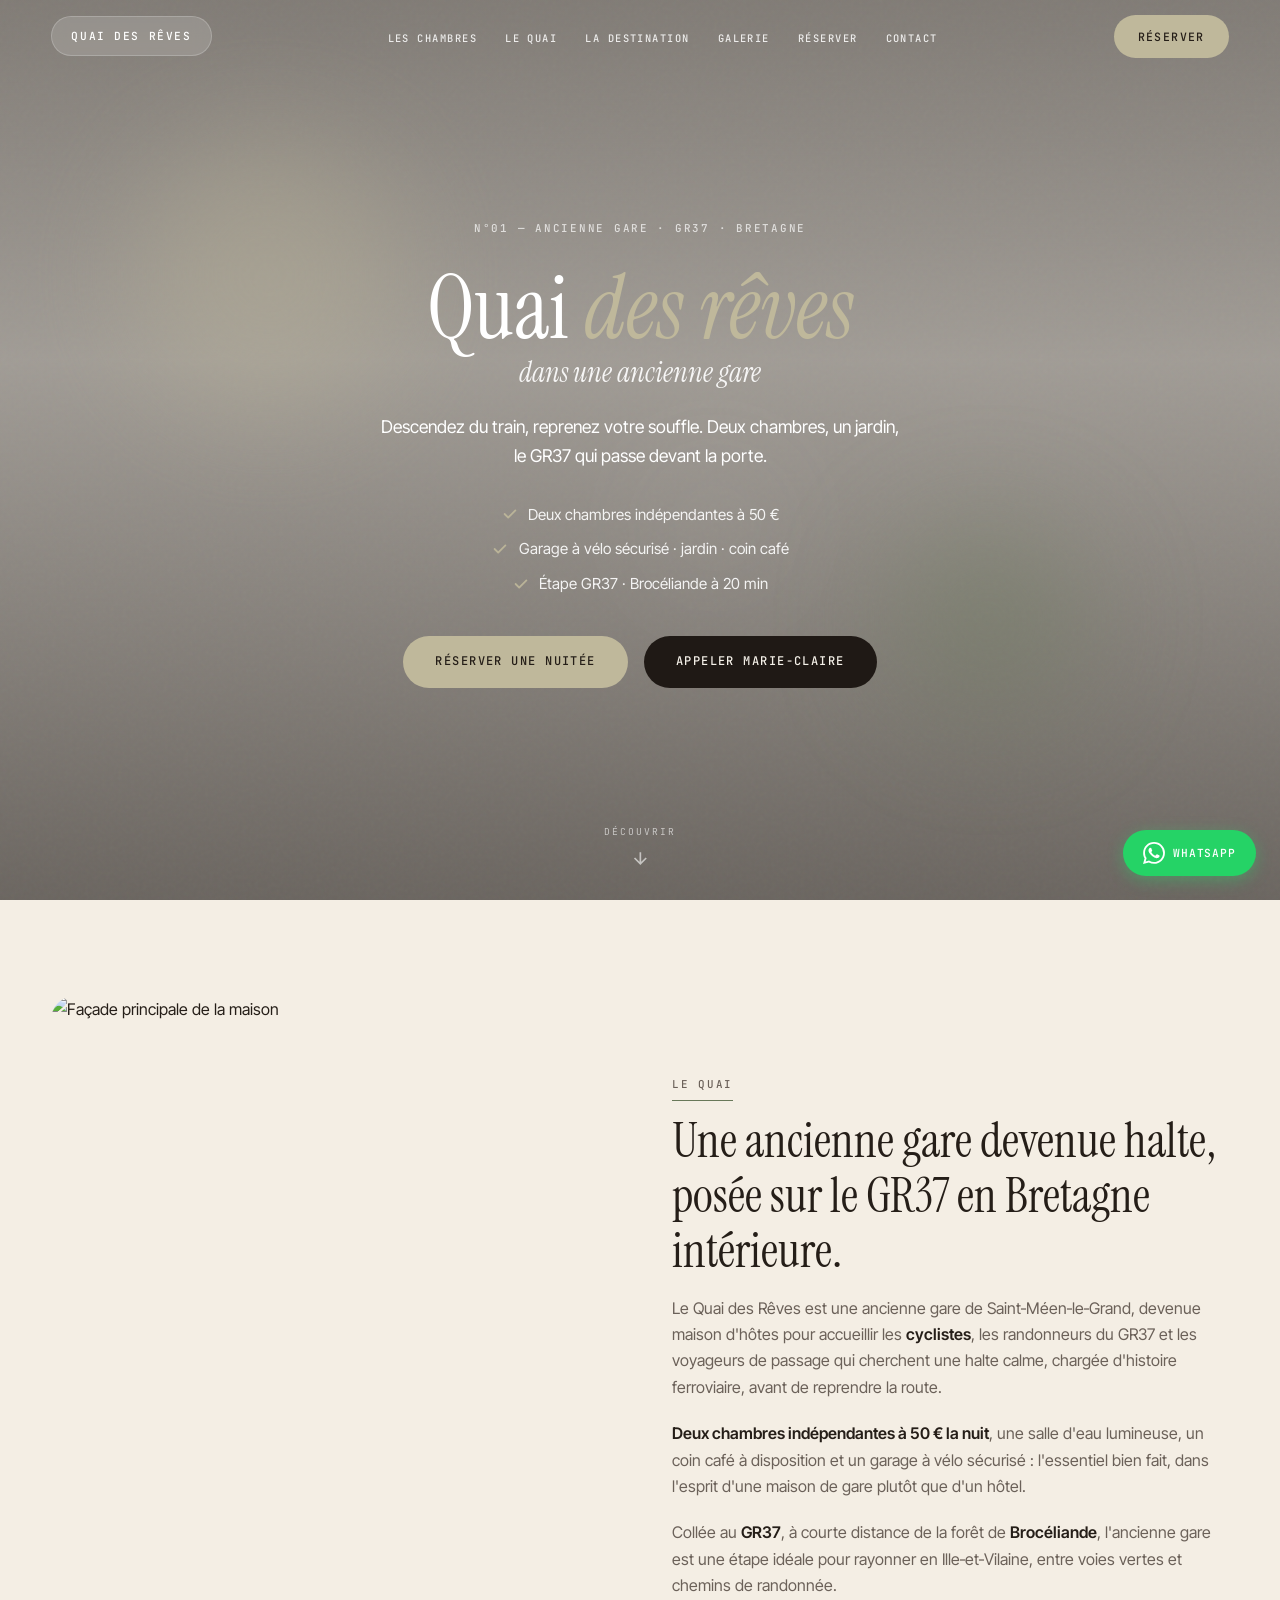
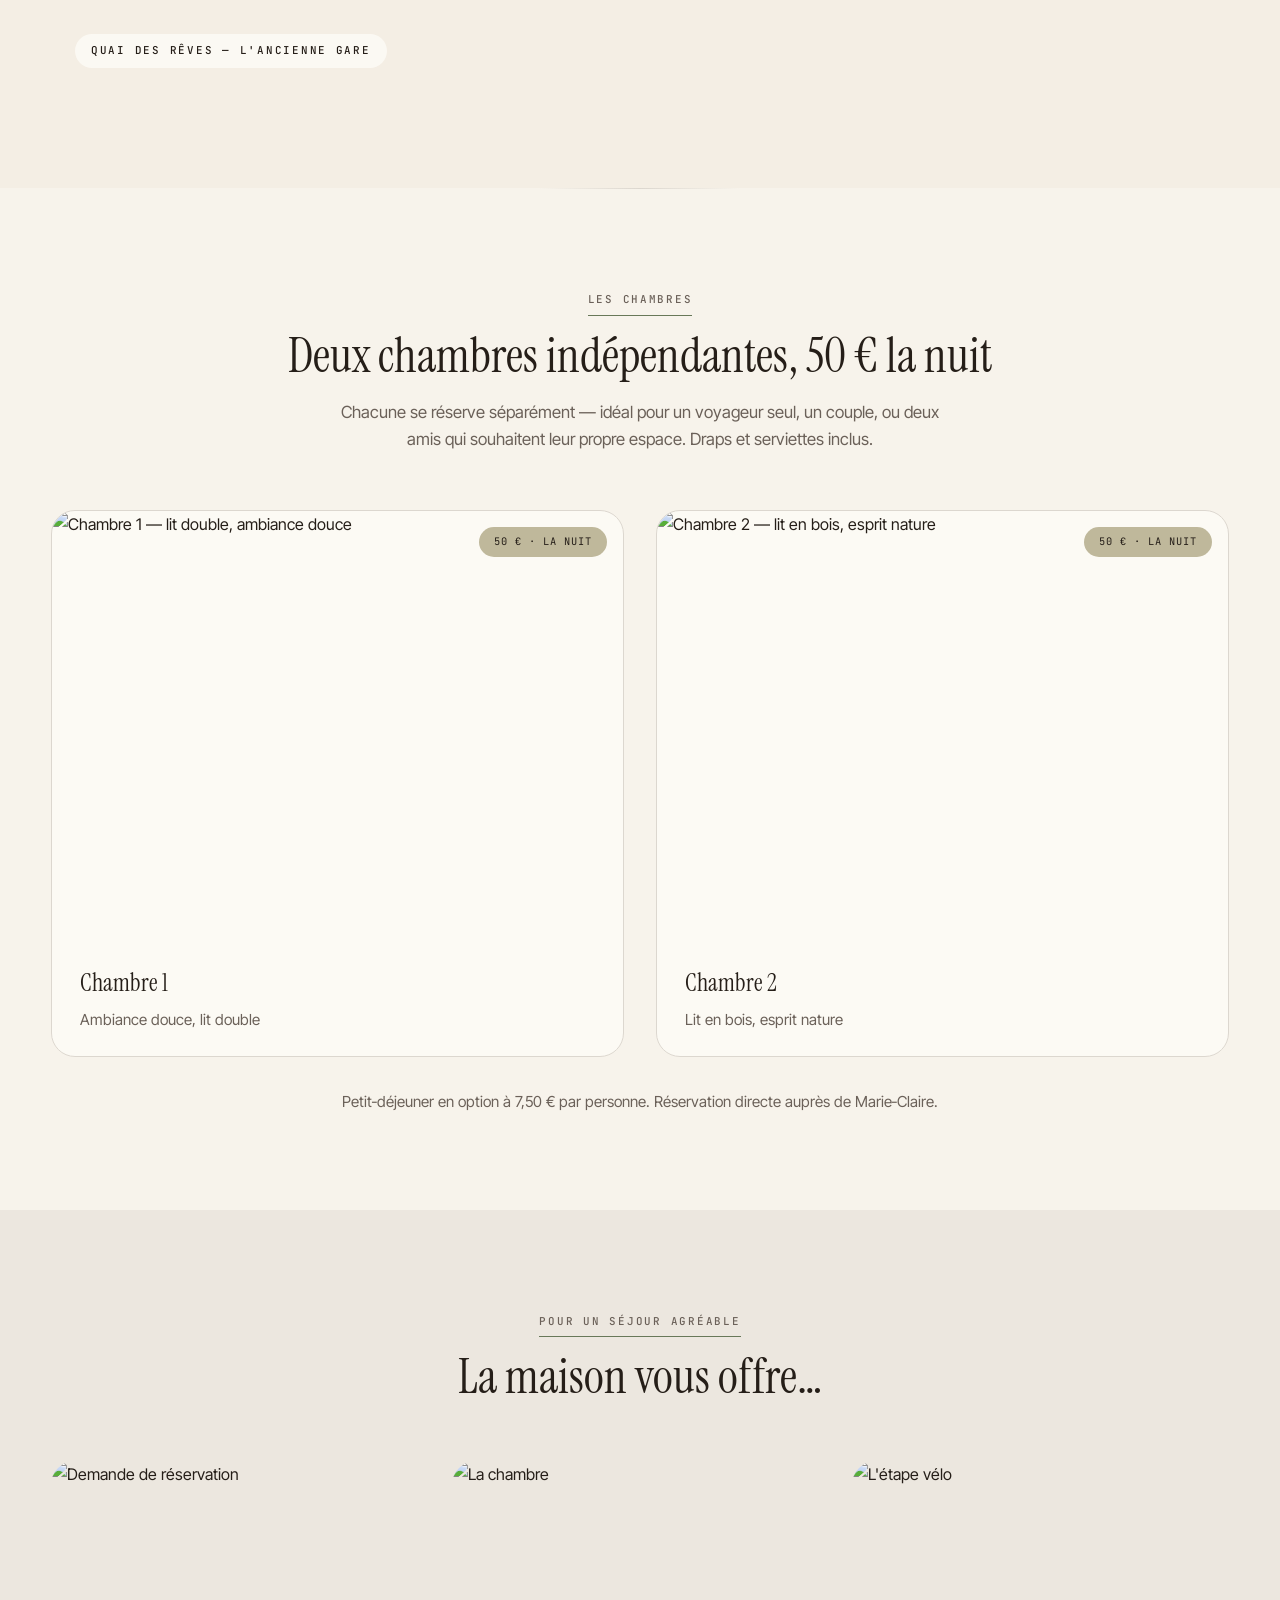
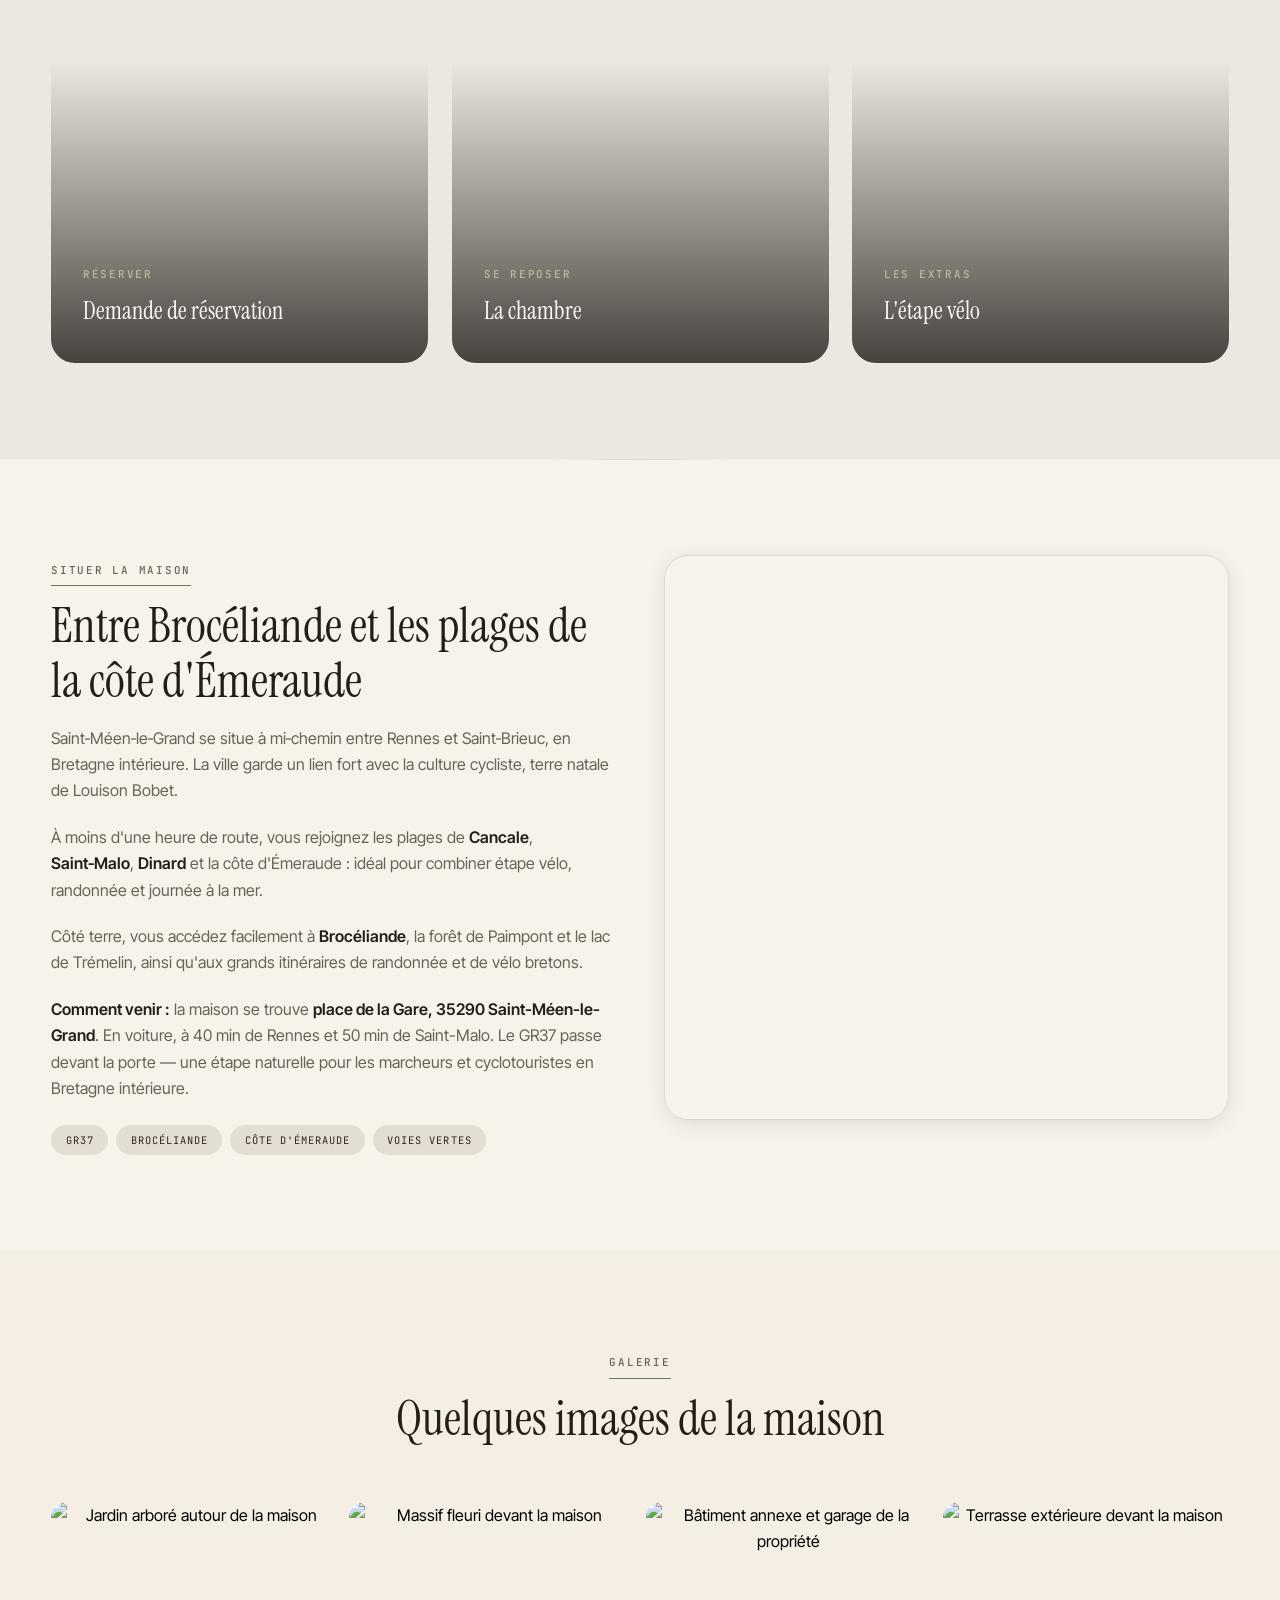
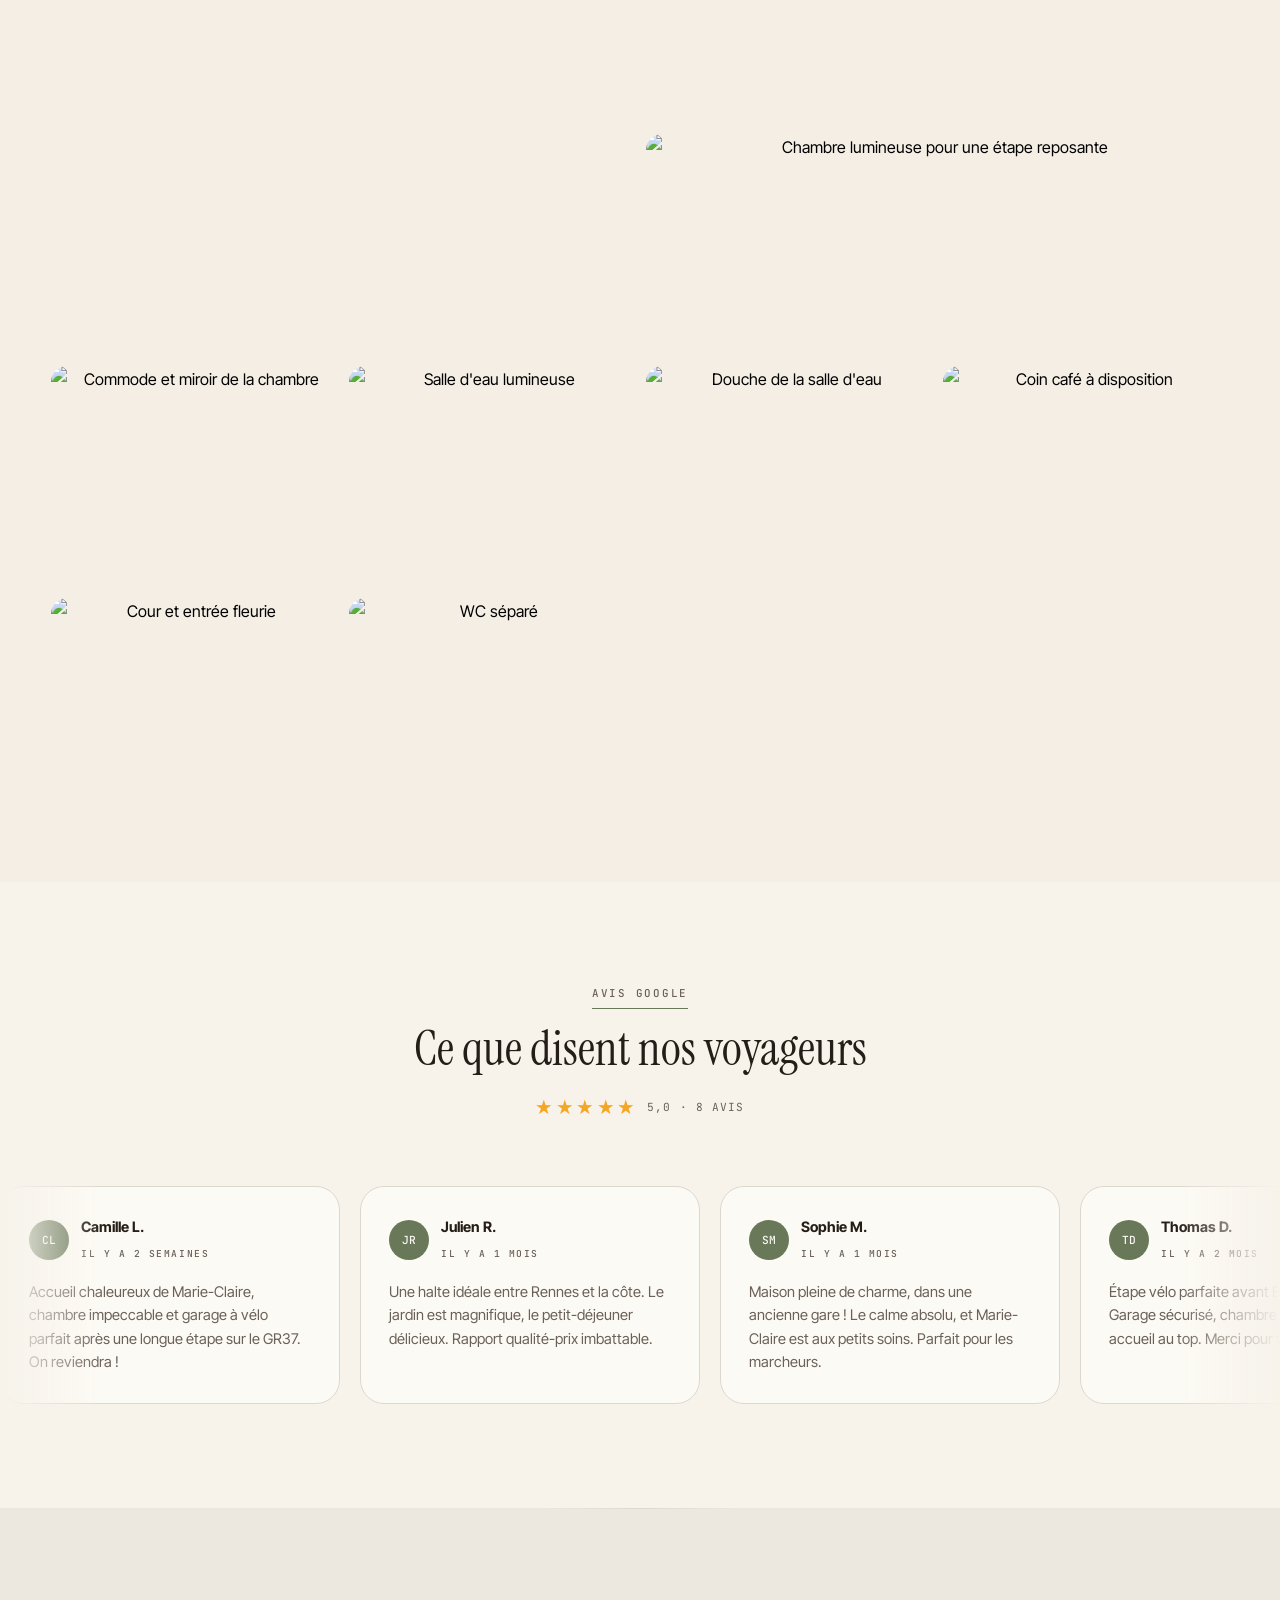
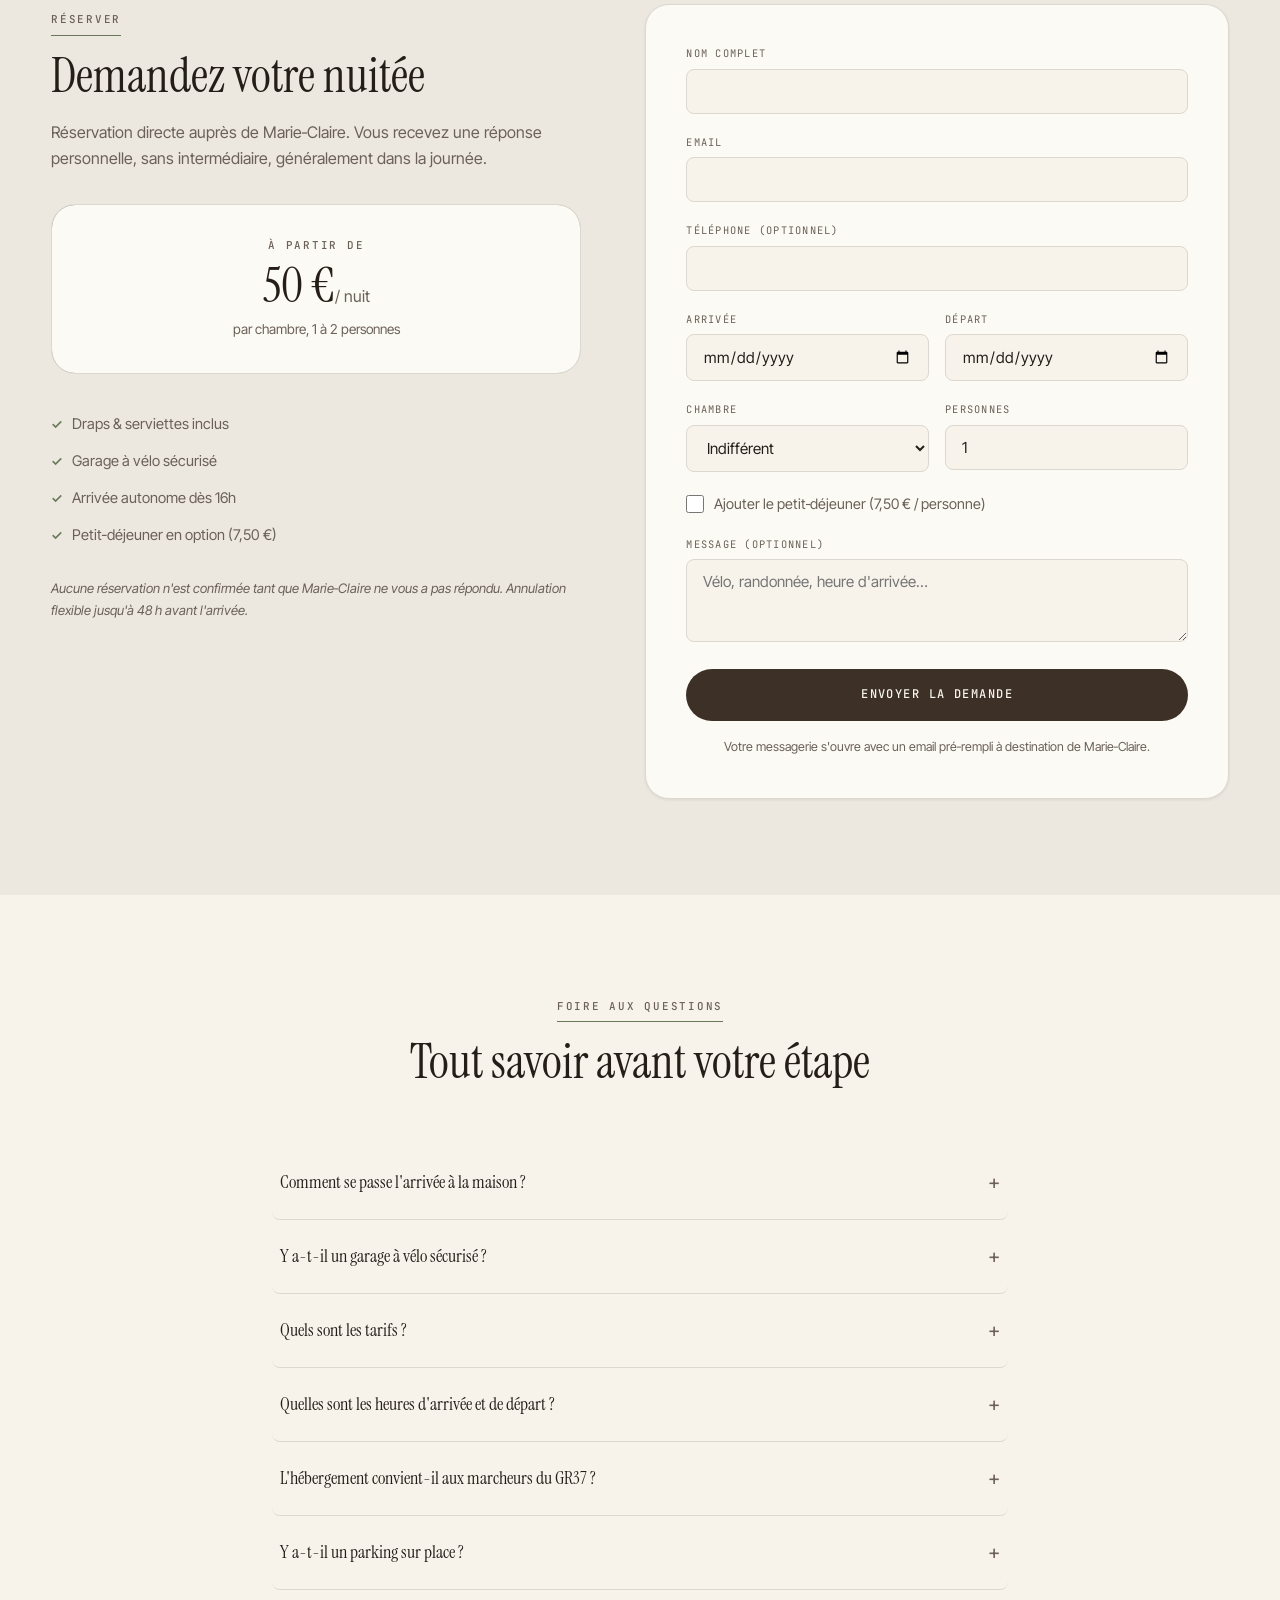
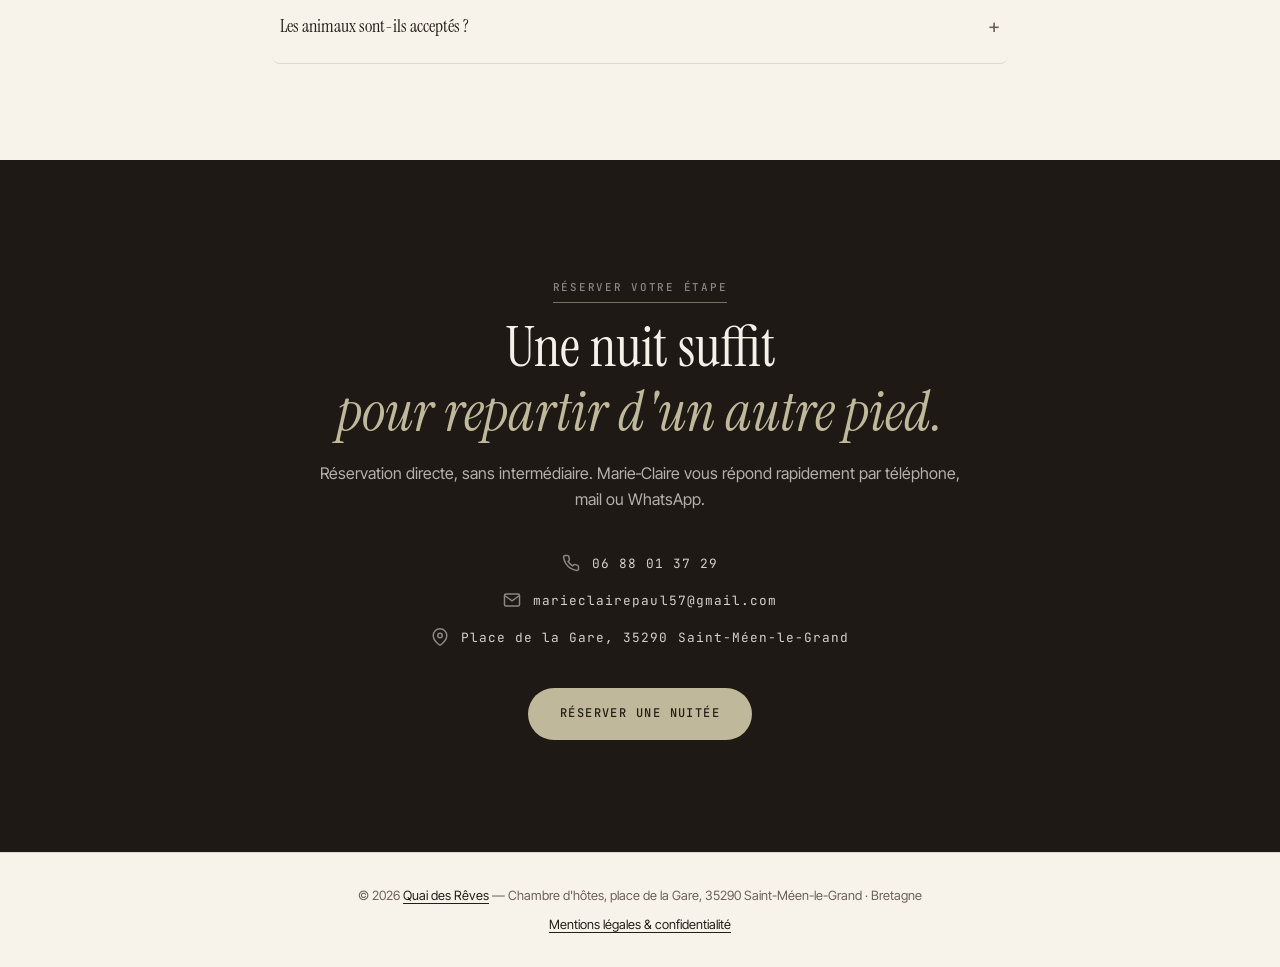
==== commit afe5c5d7: "Add mentions legales, footer link, and update sitemap." ====
--- a/index.html
+++ b/index.html
@@ -3,12 +3,164 @@
 <head>
   <meta charset="UTF-8">
   <meta name="viewport" content="width=device-width, initial-scale=1.0">
-  <meta name="description" content="Quai des Rêves — Ancienne gare devenue maison d'hôtes sur le GR37 à Saint-Méen-le-Grand. Deux chambres à 50 €, garage vélo sécurisé, étape idéale en Bretagne.">
-  <title>Quai des Rêves — Ancienne gare sur le GR37, Saint-Méen</title>
+  <title>Quai des Rêves — Chambre d'hôtes ancienne gare · GR37 · Saint-Méen-le-Grand</title>
+  <meta name="description" content="Chambre d'hôtes dans une ancienne gare à Saint-Méen-le-Grand (35). Deux chambres à 50 €, garage vélo sécurisé, étape GR37 et cyclotourisme vers Brocéliande. Réservation directe.">
+  <meta name="keywords" content="chambre d'hôtes Saint-Méen-le-Grand, hébergement GR37, étape vélo Bretagne, ancienne gare Brocéliande, cyclotourisme Ille-et-Vilaine">
+  <meta name="author" content="Quai des Rêves">
+  <meta name="robots" content="index, follow, max-image-preview:large">
+  <link rel="canonical" href="https://etape-velo-gr37.fr/">
+  <link rel="alternate" hreflang="fr" href="https://etape-velo-gr37.fr/">
+  <meta name="geo.region" content="FR-35">
+  <meta name="geo.placename" content="Saint-Méen-le-Grand">
+  <meta name="geo.position" content="48.1878;-2.1833">
+  <meta name="ICBM" content="48.1878, -2.1833">
+  <meta property="og:type" content="website">
+  <meta property="og:locale" content="fr_FR">
+  <meta property="og:site_name" content="Quai des Rêves">
+  <meta property="og:title" content="Quai des Rêves — Chambre d'hôtes sur le GR37, Saint-Méen-le-Grand">
+  <meta property="og:description" content="Ancienne gare devenue halte pour cyclistes et randonneurs. Deux chambres à 50 €, garage vélo, à deux pas de Brocéliande.">
+  <meta property="og:url" content="https://etape-velo-gr37.fr/">
+  <meta property="og:image" content="https://etape-velo-gr37.fr/images/og-image.jpg">
+  <meta property="og:image:width" content="1200">
+  <meta property="og:image:height" content="630">
+  <meta property="og:image:alt" content="Terrasse ensoleillée du Quai des Rêves, ancienne gare à Saint-Méen-le-Grand">
+  <meta name="twitter:card" content="summary_large_image">
+  <meta name="twitter:title" content="Quai des Rêves — Chambre d'hôtes GR37">
+  <meta name="twitter:description" content="Étape vélo et randonnée dans une ancienne gare bretonne. 50 €/nuit, garage vélo sécurisé.">
+  <meta name="twitter:image" content="https://etape-velo-gr37.fr/images/og-image.jpg">
+  <link rel="icon" href="/favicon.svg" type="image/svg+xml">
+  <link rel="manifest" href="/site.webmanifest">
+  <meta name="theme-color" content="#3d3027">
+  <link rel="sitemap" type="application/xml" href="/sitemap.xml">
+  <link rel="preload" as="image" href="/images/hero-terrasse.webp" type="image/webp">
   <link rel="preconnect" href="https://fonts.googleapis.com">
   <link rel="preconnect" href="https://fonts.gstatic.com" crossorigin>
   <link href="https://fonts.googleapis.com/css2?family=Instrument+Serif:ital@0;1&family=Inter+Tight:wght@300;400;500;600;700&family=JetBrains+Mono:wght@400;500&display=swap" rel="stylesheet">
   <link rel="stylesheet" href="css/styles.css">
+  <script type="application/ld+json">
+  {
+    "@context": "https://schema.org",
+    "@graph": [
+      {
+        "@type": "WebSite",
+        "@id": "https://etape-velo-gr37.fr/#website",
+        "url": "https://etape-velo-gr37.fr/",
+        "name": "Quai des Rêves",
+        "description": "Chambre d'hôtes dans une ancienne gare sur le GR37 à Saint-Méen-le-Grand, Bretagne.",
+        "inLanguage": "fr-FR"
+      },
+      {
+        "@type": "LodgingBusiness",
+        "@id": "https://etape-velo-gr37.fr/#lodging",
+        "name": "Quai des Rêves",
+        "alternateName": "Quai des rêves dans une ancienne gare",
+        "description": "Ancienne gare de Saint-Méen-le-Grand transformée en chambre d'hôtes pour cyclistes, randonneurs du GR37 et voyageurs. Deux chambres à 50 €, garage vélo sécurisé, proche de Brocéliande.",
+        "url": "https://etape-velo-gr37.fr/",
+        "image": [
+          "https://etape-velo-gr37.fr/images/og-image.jpg",
+          "https://etape-velo-gr37.fr/images/exterieur.png",
+          "https://etape-velo-gr37.fr/images/chambre1.png"
+        ],
+        "telephone": "+33688013729",
+        "email": "marieclairepaul57@gmail.com",
+        "priceRange": "€",
+        "currenciesAccepted": "EUR",
+        "paymentAccepted": "Cash",
+        "checkinTime": "16:00",
+        "checkoutTime": "10:00",
+        "address": {
+          "@type": "PostalAddress",
+          "streetAddress": "Place de la Gare",
+          "addressLocality": "Saint-Méen-le-Grand",
+          "postalCode": "35290",
+          "addressRegion": "Bretagne",
+          "addressCountry": "FR"
+        },
+        "geo": {
+          "@type": "GeoCoordinates",
+          "latitude": 48.1878,
+          "longitude": -2.1833
+        },
+        "aggregateRating": {
+          "@type": "AggregateRating",
+          "ratingValue": "5",
+          "bestRating": "5",
+          "ratingCount": "8",
+          "reviewCount": "8"
+        },
+        "amenityFeature": [
+          { "@type": "LocationFeatureSpecification", "name": "Garage à vélo sécurisé", "value": true },
+          { "@type": "LocationFeatureSpecification", "name": "Jardin", "value": true },
+          { "@type": "LocationFeatureSpecification", "name": "Petit-déjeuner en option", "value": true },
+          { "@type": "LocationFeatureSpecification", "name": "Arrivée autonome", "value": true }
+        ],
+        "knowsAbout": ["GR37", "cyclotourisme", "randonnée", "Brocéliande", "voies vertes"]
+      },
+      {
+        "@type": "FAQPage",
+        "@id": "https://etape-velo-gr37.fr/#faq",
+        "mainEntity": [
+          {
+            "@type": "Question",
+            "name": "Comment se passe l'arrivée à la maison ?",
+            "acceptedAnswer": {
+              "@type": "Answer",
+              "text": "L'arrivée est autonome à partir de 16h grâce à une boîte à clés. Vous récupérez votre clé à votre rythme, idéal après une longue étape vélo ou randonnée."
+            }
+          },
+          {
+            "@type": "Question",
+            "name": "Y a-t-il un garage à vélo sécurisé ?",
+            "acceptedAnswer": {
+              "@type": "Answer",
+              "text": "Oui, un garage fermé et sécurisé est mis à disposition gratuitement pour ranger vos vélos en toute tranquillité."
+            }
+          },
+          {
+            "@type": "Question",
+            "name": "Quels sont les tarifs ?",
+            "acceptedAnswer": {
+              "@type": "Answer",
+              "text": "Deux chambres indépendantes à 50 € la nuit, draps et serviettes inclus. Petit-déjeuner en option à 7,50 € par personne."
+            }
+          },
+          {
+            "@type": "Question",
+            "name": "Quelles sont les heures d'arrivée et de départ ?",
+            "acceptedAnswer": {
+              "@type": "Answer",
+              "text": "Arrivée à partir de 16h en autonomie. Départ au plus tard à 10h."
+            }
+          },
+          {
+            "@type": "Question",
+            "name": "L'hébergement convient-il aux marcheurs du GR37 ?",
+            "acceptedAnswer": {
+              "@type": "Answer",
+              "text": "Oui, la maison est une étape idéale sur le GR37 et pour les boucles vélo de Bretagne intérieure, à proximité de Brocéliande."
+            }
+          },
+          {
+            "@type": "Question",
+            "name": "Y a-t-il un parking ?",
+            "acceptedAnswer": {
+              "@type": "Answer",
+              "text": "Oui, un grand parking sécurisé avec portail est disponible sur place, pratique pour les voyageurs en voiture ou en vélo."
+            }
+          },
+          {
+            "@type": "Question",
+            "name": "Les animaux sont-ils acceptés ?",
+            "acceptedAnswer": {
+              "@type": "Answer",
+              "text": "Merci de contacter Marie-Claire avant la réservation pour connaître les conditions d'accueil des animaux."
+            }
+          }
+        ]
+      }
+    ]
+  }
+  </script>
 </head>
 <body>
 
@@ -22,7 +174,7 @@
         <span></span><span></span><span></span>
       </button>
       <ul class="nav__links" id="navLinks">
-        <li><a href="#chambres">La chambre</a></li>
+        <li><a href="#chambres">Les chambres</a></li>
         <li><a href="#quai">Le Quai</a></li>
         <li><a href="#destination">La destination</a></li>
         <li><a href="#galerie">Galerie</a></li>
@@ -36,7 +188,7 @@
   <!-- Hero -->
   <section class="hero" id="hero">
     <div class="hero__bg">
-      <img src="https://etape-velo-gr37.fr/assets/saint-meen-terrasse-straight-Ylvzm7lh.png" alt="Terrasse ensoleillée de la maison à Saint-Méen-le-Grand" loading="eager">
+      <picture><source srcset="images/hero-terrasse.webp" type="image/webp"><img src="images/hero-terrasse.png" alt="Terrasse ensoleillée de la maison à Saint-Méen-le-Grand" loading="eager" fetchpriority="high"></picture>
       <div class="hero__overlay"></div>
       <div class="hero__grain" aria-hidden="true"></div>
     </div>
@@ -73,7 +225,7 @@
     <div class="container">
       <div class="split">
         <div class="split__media reveal reveal--left tilt-card">
-          <img src="https://etape-velo-gr37.fr/__l5e/assets-v1/0b0acbc1-4947-406e-8bf4-8895e961d7aa/saint-meen-exterieur.png" alt="Façade principale de la maison" loading="lazy">
+          <picture><source srcset="images/exterieur.webp" type="image/webp"><img src="images/exterieur.png" alt="Façade principale de la maison" loading="lazy"></picture>
           <span class="split__badge label-mono">Quai des Rêves — l'ancienne gare</span>
         </div>
         <div class="split__content reveal reveal--right">
@@ -100,7 +252,7 @@
       <div class="rooms">
         <article class="room-card reveal tilt-card">
           <div class="room-card__img">
-            <img src="https://etape-velo-gr37.fr/__l5e/assets-v1/fbcd2c98-a463-4ba8-95d4-fb864b083f40/saint-meen-chambre.png" alt="Chambre 1 — lit double, ambiance douce" loading="lazy">
+            <picture><source srcset="images/chambre1.webp" type="image/webp"><img src="images/chambre1.png" alt="Chambre 1 — lit double, ambiance douce" loading="lazy"></picture>
             <span class="room-card__price">50 € · la nuit</span>
           </div>
           <div class="room-card__body">
@@ -110,7 +262,7 @@
         </article>
         <article class="room-card reveal reveal--delay tilt-card">
           <div class="room-card__img">
-            <img src="https://etape-velo-gr37.fr/__l5e/assets-v1/a9a5a748-8830-4421-b2a8-1faafb39607b/saint-meen-chambre2.png" alt="Chambre 2 — lit en bois, esprit nature" loading="lazy">
+            <picture><source srcset="images/chambre2.webp" type="image/webp"><img src="images/chambre2.png" alt="Chambre 2 — lit en bois, esprit nature" loading="lazy"></picture>
             <span class="room-card__price">50 € · la nuit</span>
           </div>
           <div class="room-card__body">
@@ -133,7 +285,7 @@
       <div class="offres-grid">
         <a href="#reserver" class="offre-card reveal tilt-card">
           <div class="offre-card__img">
-            <img src="https://etape-velo-gr37.fr/__l5e/assets-v1/2ad0f587-b2de-4bd7-ad3d-40000b9780be/saint-meen-terrasse.png" alt="Demande de réservation" loading="lazy">
+            <picture><source srcset="images/terrasse.webp" type="image/webp"><img src="images/terrasse.png" alt="Demande de réservation" loading="lazy"></picture>
           </div>
           <div class="offre-card__overlay">
             <span class="label-mono">Réserver</span>
@@ -142,7 +294,7 @@
         </a>
         <a href="#chambres" class="offre-card reveal reveal--delay tilt-card">
           <div class="offre-card__img">
-            <img src="https://etape-velo-gr37.fr/__l5e/assets-v1/a9a5a748-8830-4421-b2a8-1faafb39607b/saint-meen-chambre2.png" alt="La chambre" loading="lazy">
+            <picture><source srcset="images/chambre2.webp" type="image/webp"><img src="images/chambre2.png" alt="La chambre" loading="lazy"></picture>
           </div>
           <div class="offre-card__overlay">
             <span class="label-mono">Se reposer</span>
@@ -151,7 +303,7 @@
         </a>
         <a href="#quai" class="offre-card reveal reveal--delay-2 tilt-card">
           <div class="offre-card__img">
-            <img src="https://etape-velo-gr37.fr/__l5e/assets-v1/b7262fe7-ce52-4388-93f1-e06ac9b84d43/saint-meen-garage-solaire.png" alt="L'étape vélo" loading="lazy">
+            <picture><source srcset="images/garage.webp" type="image/webp"><img src="images/garage.png" alt="L'étape vélo" loading="lazy"></picture>
           </div>
           <div class="offre-card__overlay">
             <span class="label-mono">Les extras</span>
@@ -173,6 +325,7 @@
             <p>Saint‑Méen‑le‑Grand se situe à mi‑chemin entre Rennes et Saint‑Brieuc, en Bretagne intérieure. La ville garde un lien fort avec la culture cycliste, terre natale de Louison Bobet.</p>
             <p>À moins d'une heure de route, vous rejoignez les plages de <strong>Cancale</strong>, <strong>Saint‑Malo</strong>, <strong>Dinard</strong> et la côte d'Émeraude : idéal pour combiner étape vélo, randonnée et journée à la mer.</p>
             <p>Côté terre, vous accédez facilement à <strong>Brocéliande</strong>, la forêt de Paimpont et le lac de Trémelin, ainsi qu'aux grands itinéraires de randonnée et de vélo bretons.</p>
+            <p><strong>Comment venir :</strong> la maison se trouve <strong>place de la Gare, 35290 Saint-Méen-le-Grand</strong>. En voiture, à 40 min de Rennes et 50 min de Saint-Malo. Le GR37 passe devant la porte — une étape naturelle pour les marcheurs et cyclotouristes en Bretagne intérieure.</p>
           </div>
           <div class="destination__tags">
             <span class="tag">GR37</span>
@@ -198,37 +351,37 @@
     </div>
     <div class="gallery reveal-stagger" id="gallery">
       <button class="gallery__item reveal-scale" data-index="0">
-        <img src="https://etape-velo-gr37.fr/__l5e/assets-v1/675d8cac-8370-4a0d-90f7-5e23a2caaaaf/saint-meen-jardin-arbre.png" alt="Jardin arboré autour de la maison" loading="lazy">
+        <picture><source srcset="images/jardin-arbre.webp" type="image/webp"><img src="images/jardin-arbre.png" alt="Jardin arboré autour de la maison" loading="lazy"></picture>
       </button>
       <button class="gallery__item gallery__item--tall reveal-scale" data-index="1">
-        <img src="https://etape-velo-gr37.fr/__l5e/assets-v1/a441f441-5703-4f7d-ab40-7af5a46b71b6/saint-meen-jardin-fleurs.png" alt="Massif fleuri devant la maison" loading="lazy">
+        <picture><source srcset="images/jardin-fleurs.webp" type="image/webp"><img src="images/jardin-fleurs.png" alt="Massif fleuri devant la maison" loading="lazy"></picture>
       </button>
       <button class="gallery__item reveal-scale" data-index="2">
-        <img src="https://etape-velo-gr37.fr/__l5e/assets-v1/b7262fe7-ce52-4388-93f1-e06ac9b84d43/saint-meen-garage-solaire.png" alt="Bâtiment annexe et garage de la propriété" loading="lazy">
+        <picture><source srcset="images/garage.webp" type="image/webp"><img src="images/garage.png" alt="Bâtiment annexe et garage de la propriété" loading="lazy"></picture>
       </button>
       <button class="gallery__item reveal-scale" data-index="3">
-        <img src="https://etape-velo-gr37.fr/__l5e/assets-v1/2ad0f587-b2de-4bd7-ad3d-40000b9780be/saint-meen-terrasse.png" alt="Terrasse extérieure devant la maison" loading="lazy">
+        <picture><source srcset="images/terrasse.webp" type="image/webp"><img src="images/terrasse.png" alt="Terrasse extérieure devant la maison" loading="lazy"></picture>
       </button>
       <button class="gallery__item gallery__item--wide reveal-scale" data-index="4">
-        <img src="https://etape-velo-gr37.fr/__l5e/assets-v1/fbcd2c98-a463-4ba8-95d4-fb864b083f40/saint-meen-chambre.png" alt="Chambre lumineuse pour une étape reposante" loading="lazy">
+        <picture><source srcset="images/chambre1.webp" type="image/webp"><img src="images/chambre1.png" alt="Chambre lumineuse pour une étape reposante" loading="lazy"></picture>
       </button>
       <button class="gallery__item reveal-scale" data-index="5">
-        <img src="https://etape-velo-gr37.fr/__l5e/assets-v1/1c9a4d51-f19a-4ca7-a824-a3a95fa172dc/saint-meen-commode.png" alt="Commode et miroir de la chambre" loading="lazy">
+        <picture><source srcset="images/commode.webp" type="image/webp"><img src="images/commode.png" alt="Commode et miroir de la chambre" loading="lazy"></picture>
       </button>
       <button class="gallery__item reveal-scale" data-index="6">
-        <img src="https://etape-velo-gr37.fr/__l5e/assets-v1/074c4844-c232-4583-80a2-c5e1e2a5f9f5/saint-meen-salle-deau.png" alt="Salle d'eau lumineuse" loading="lazy">
+        <picture><source srcset="images/salle-deau.webp" type="image/webp"><img src="images/salle-deau.png" alt="Salle d'eau lumineuse" loading="lazy"></picture>
       </button>
       <button class="gallery__item reveal-scale" data-index="7">
-        <img src="https://etape-velo-gr37.fr/__l5e/assets-v1/ba7c3a67-efc1-4e4d-9518-b060e4e0019c/saint-meen-douche.png" alt="Douche de la salle d'eau" loading="lazy">
+        <picture><source srcset="images/douche.webp" type="image/webp"><img src="images/douche.png" alt="Douche de la salle d'eau" loading="lazy"></picture>
       </button>
       <button class="gallery__item reveal-scale" data-index="8">
-        <img src="https://etape-velo-gr37.fr/__l5e/assets-v1/fd26d8e5-9b76-46bc-b9e4-8a13f4165824/saint-meen-cafe.png" alt="Coin café à disposition" loading="lazy">
+        <picture><source srcset="images/cafe.webp" type="image/webp"><img src="images/cafe.png" alt="Coin café à disposition" loading="lazy"></picture>
       </button>
       <button class="gallery__item reveal-scale" data-index="9">
-        <img src="https://etape-velo-gr37.fr/__l5e/assets-v1/b58a4658-e988-4d93-b7fd-235d052c7ca5/saint-meen-jardin.png" alt="Cour et entrée fleurie" loading="lazy">
+        <picture><source srcset="images/jardin.webp" type="image/webp"><img src="images/jardin.png" alt="Cour et entrée fleurie" loading="lazy"></picture>
       </button>
       <button class="gallery__item reveal-scale" data-index="10">
-        <img src="https://etape-velo-gr37.fr/__l5e/assets-v1/d89c5d96-79f3-4e75-99bc-6bfd46cb09ad/saint-meen-wc.png" alt="WC séparé" loading="lazy">
+        <picture><source srcset="images/wc.webp" type="image/webp"><img src="images/wc.png" alt="WC séparé" loading="lazy"></picture>
       </button>
     </div>
   </section>
@@ -434,6 +587,14 @@
           <summary>L'hébergement convient-il aux marcheurs du GR37 ?</summary>
           <p>Oui, la maison est une étape idéale sur le GR37 et pour les boucles vélo de Bretagne intérieure, à proximité de Brocéliande.</p>
         </details>
+        <details class="faq__item">
+          <summary>Y a-t-il un parking sur place ?</summary>
+          <p>Oui, un grand parking sécurisé avec portail est disponible sur la propriété, pratique pour les voyageurs en voiture comme en vélo.</p>
+        </details>
+        <details class="faq__item">
+          <summary>Les animaux sont-ils acceptés ?</summary>
+          <p>Merci de contacter Marie-Claire avant la réservation pour connaître les conditions d'accueil des animaux.</p>
+        </details>
       </div>
     </div>
   </section>
@@ -454,10 +615,10 @@
             <svg viewBox="0 0 24 24" fill="none" stroke="currentColor" stroke-width="2"><path d="M4 4h16c1.1 0 2 .9 2 2v12c0 1.1-.9 2-2 2H4c-1.1 0-2-.9-2-2V6c0-1.1.9-2 2-2z"/><polyline points="22,6 12,13 2,6"/></svg>
             marieclairepaul57@gmail.com
           </a>
-          <span class="cta__link cta__link--static">
+          <a href="https://www.google.com/maps/search/?api=1&amp;query=Place+de+la+Gare,+35290+Saint-Méen-le-Grand" class="cta__link" target="_blank" rel="noopener">
             <svg viewBox="0 0 24 24" fill="none" stroke="currentColor" stroke-width="2"><path d="M21 10c0 7-9 13-9 13s-9-6-9-13a9 9 0 0118 0z"/><circle cx="12" cy="10" r="3"/></svg>
-            Saint‑Méen‑le‑Grand, Bretagne
-          </span>
+            Place de la Gare, 35290 Saint-Méen-le-Grand
+          </a>
         </div>
         <a href="#reserver" class="btn btn--highlight btn--lg">Réserver une nuitée</a>
       </div>
@@ -467,7 +628,8 @@
   <!-- Footer -->
   <footer class="footer">
     <div class="container">
-      <p>© 2026 Quai des rêves dans une ancienne gare · Saint‑Méen‑le‑Grand</p>
+      <p>© 2026 <a href="https://etape-velo-gr37.fr/">Quai des Rêves</a> — Chambre d'hôtes, place de la Gare, 35290 Saint-Méen-le-Grand · Bretagne</p>
+      <p><a href="mentions-legales.html">Mentions légales &amp; confidentialité</a></p>
     </div>
   </footer>
 
--- a/css/styles.css
+++ b/css/styles.css
@@ -1187,6 +1187,94 @@
   border-top: 1px solid var(--border);
 }
 
+.footer a {
+  color: var(--foreground);
+  text-decoration: underline;
+  text-underline-offset: 0.2em;
+}
+
+.footer a:hover {
+  color: var(--accent);
+}
+
+/* ---- Legal page ---- */
+.legal-page-body {
+  background: var(--background);
+}
+
+.legal-page {
+  padding: 7rem 0 4rem;
+}
+
+.legal-page__title {
+  font-family: var(--font-serif);
+  font-size: clamp(2rem, 5vw, 3rem);
+  margin: 0.5rem 0 0.75rem;
+  line-height: 1.1;
+}
+
+.legal-page__updated {
+  color: var(--muted-foreground);
+  font-size: 0.9rem;
+  margin-bottom: 3rem;
+}
+
+.legal-block {
+  margin-bottom: 2.5rem;
+  padding-bottom: 2rem;
+  border-bottom: 1px solid var(--border);
+}
+
+.legal-block:last-child {
+  border-bottom: none;
+}
+
+.legal-block h2 {
+  font-family: var(--font-serif);
+  font-size: 1.35rem;
+  margin-bottom: 1rem;
+}
+
+.legal-block p,
+.legal-block li {
+  color: var(--muted-foreground);
+  line-height: 1.75;
+  margin-bottom: 0.65rem;
+  font-size: 0.95rem;
+}
+
+.legal-block ul {
+  padding-left: 1.25rem;
+}
+
+.legal-block a {
+  color: var(--foreground);
+  text-decoration: underline;
+  text-underline-offset: 0.15em;
+}
+
+.legal-block a:hover {
+  color: var(--accent);
+}
+
+.legal-tag {
+  display: inline-block;
+  font-family: var(--font-mono);
+  font-size: 0.65rem;
+  letter-spacing: 0.04em;
+  text-transform: uppercase;
+  background: color-mix(in srgb, var(--accent) 15%, transparent);
+  color: var(--accent);
+  border-radius: 4px;
+  padding: 0.2rem 0.5rem;
+  vertical-align: middle;
+  margin-left: 0.35rem;
+}
+
+.footer p + p {
+  margin-top: 0.5rem;
+}
+
 /* ---- Lightbox ---- */
 .lightbox {
   position: fixed;
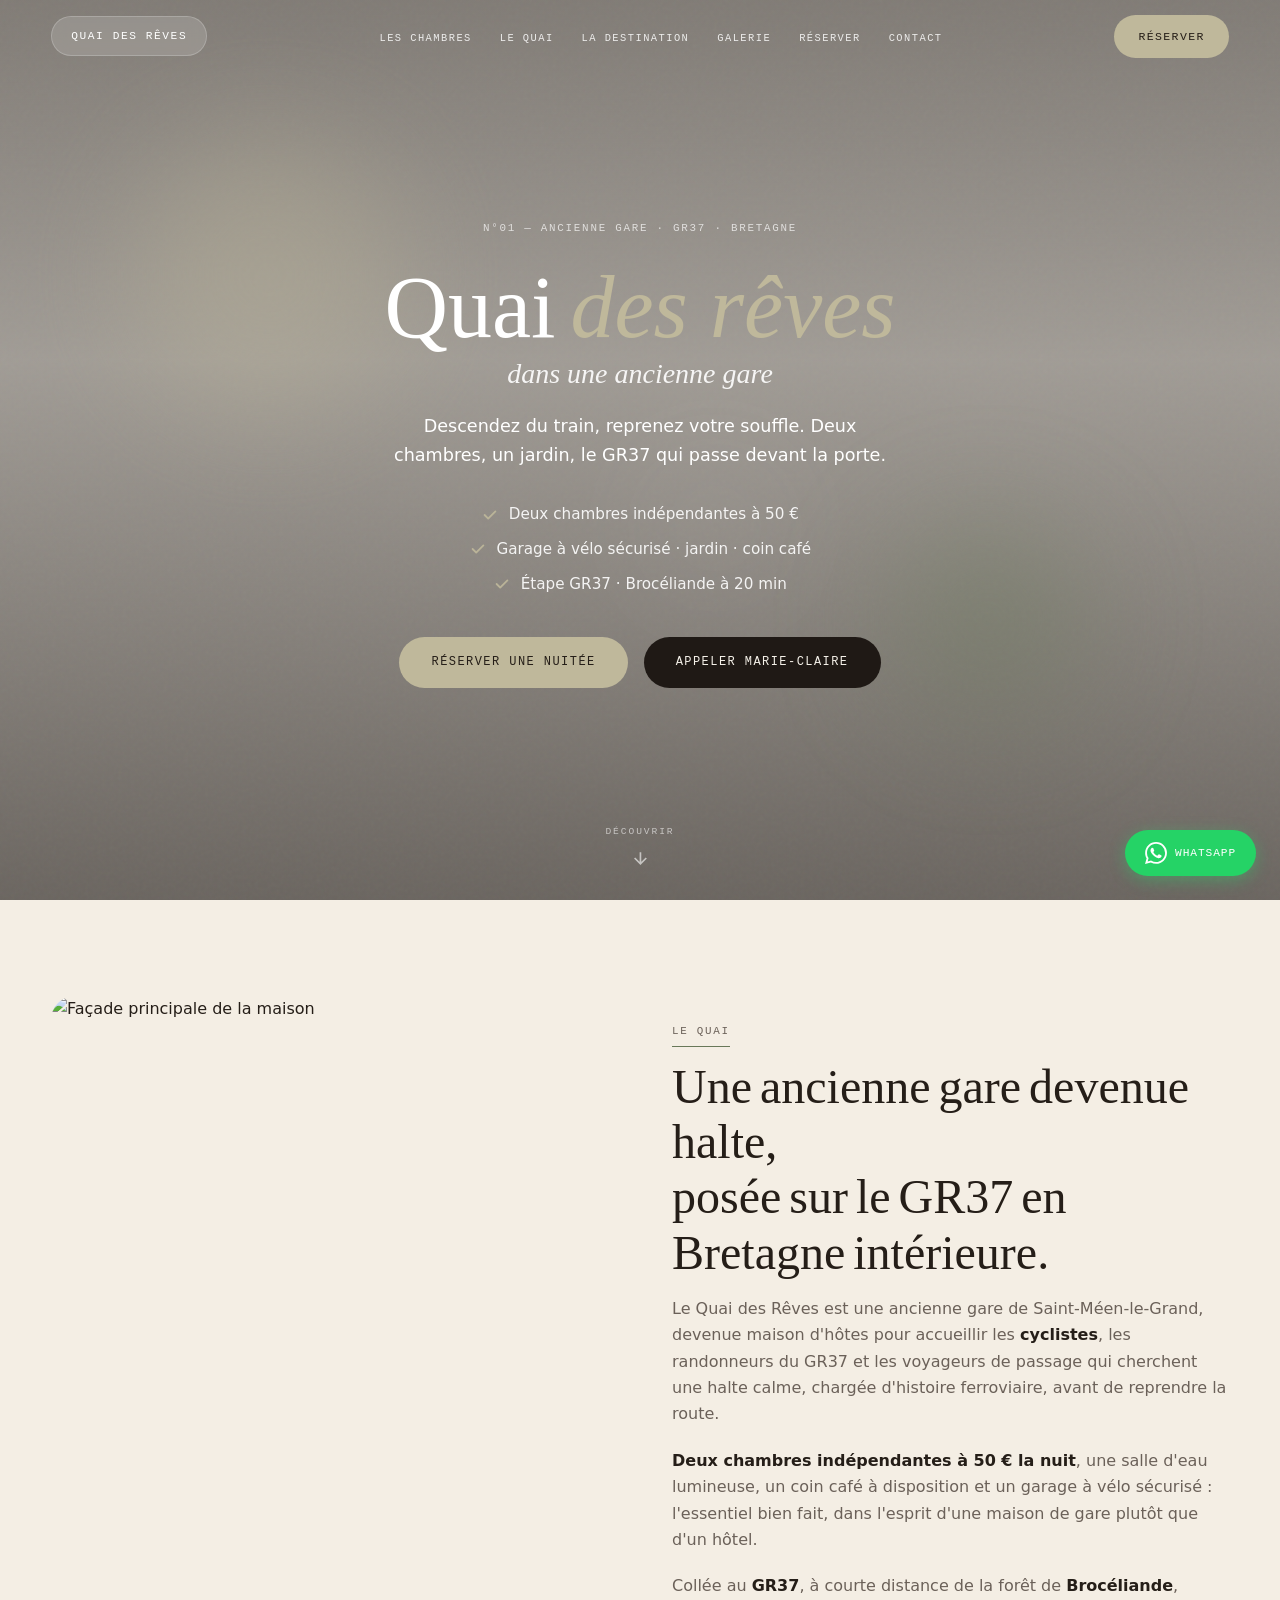
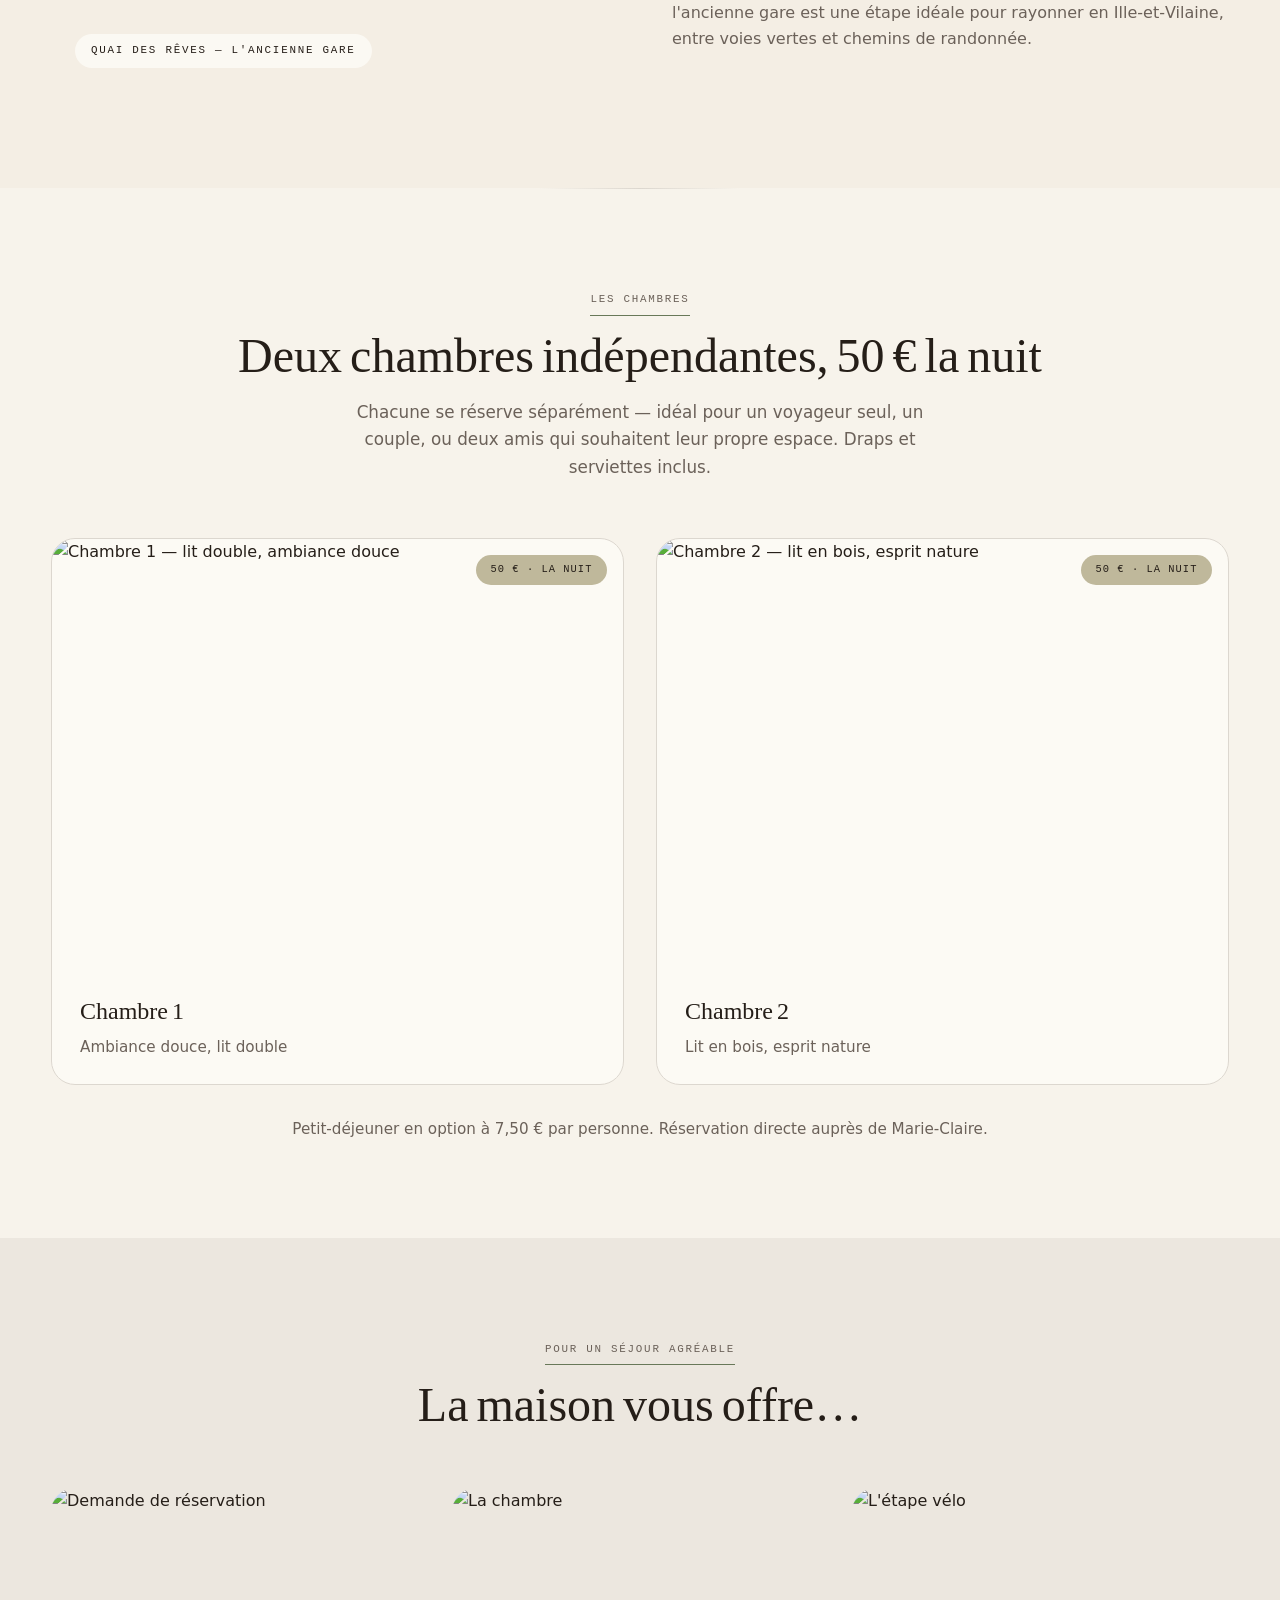
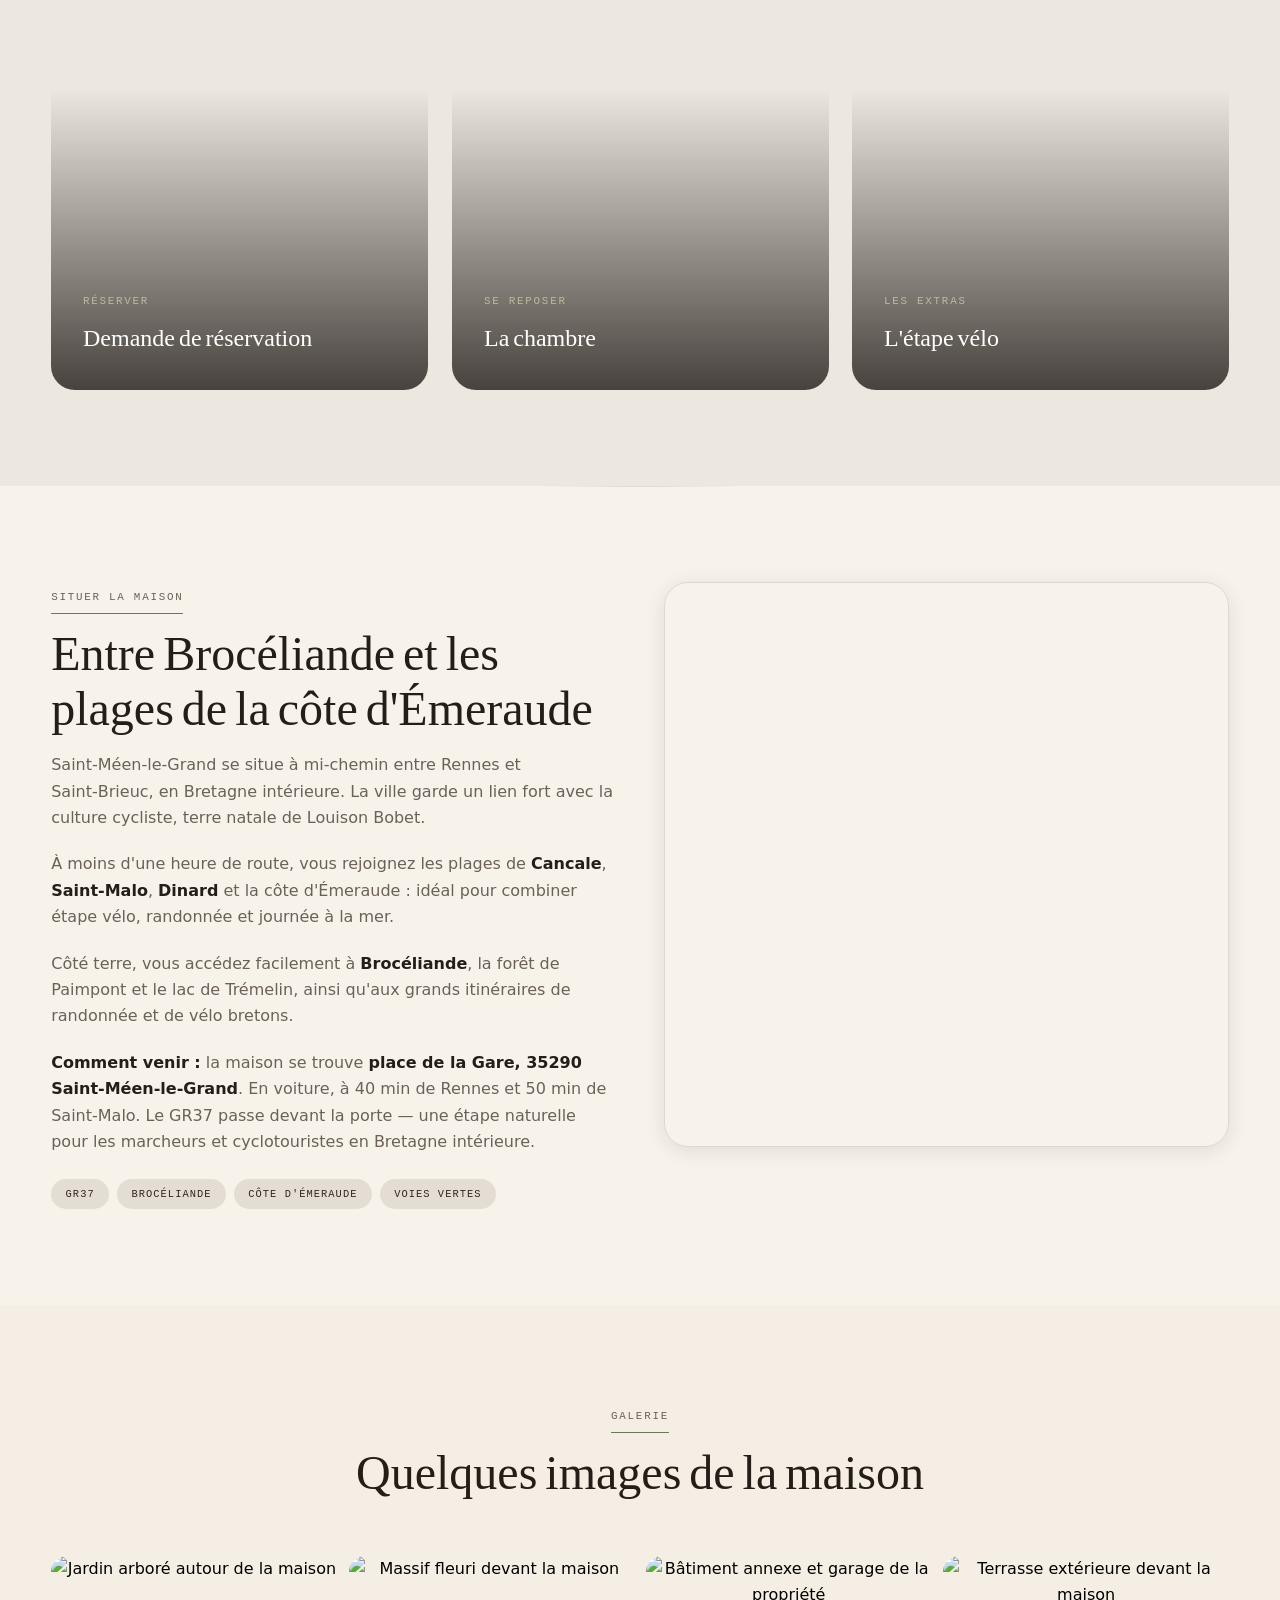
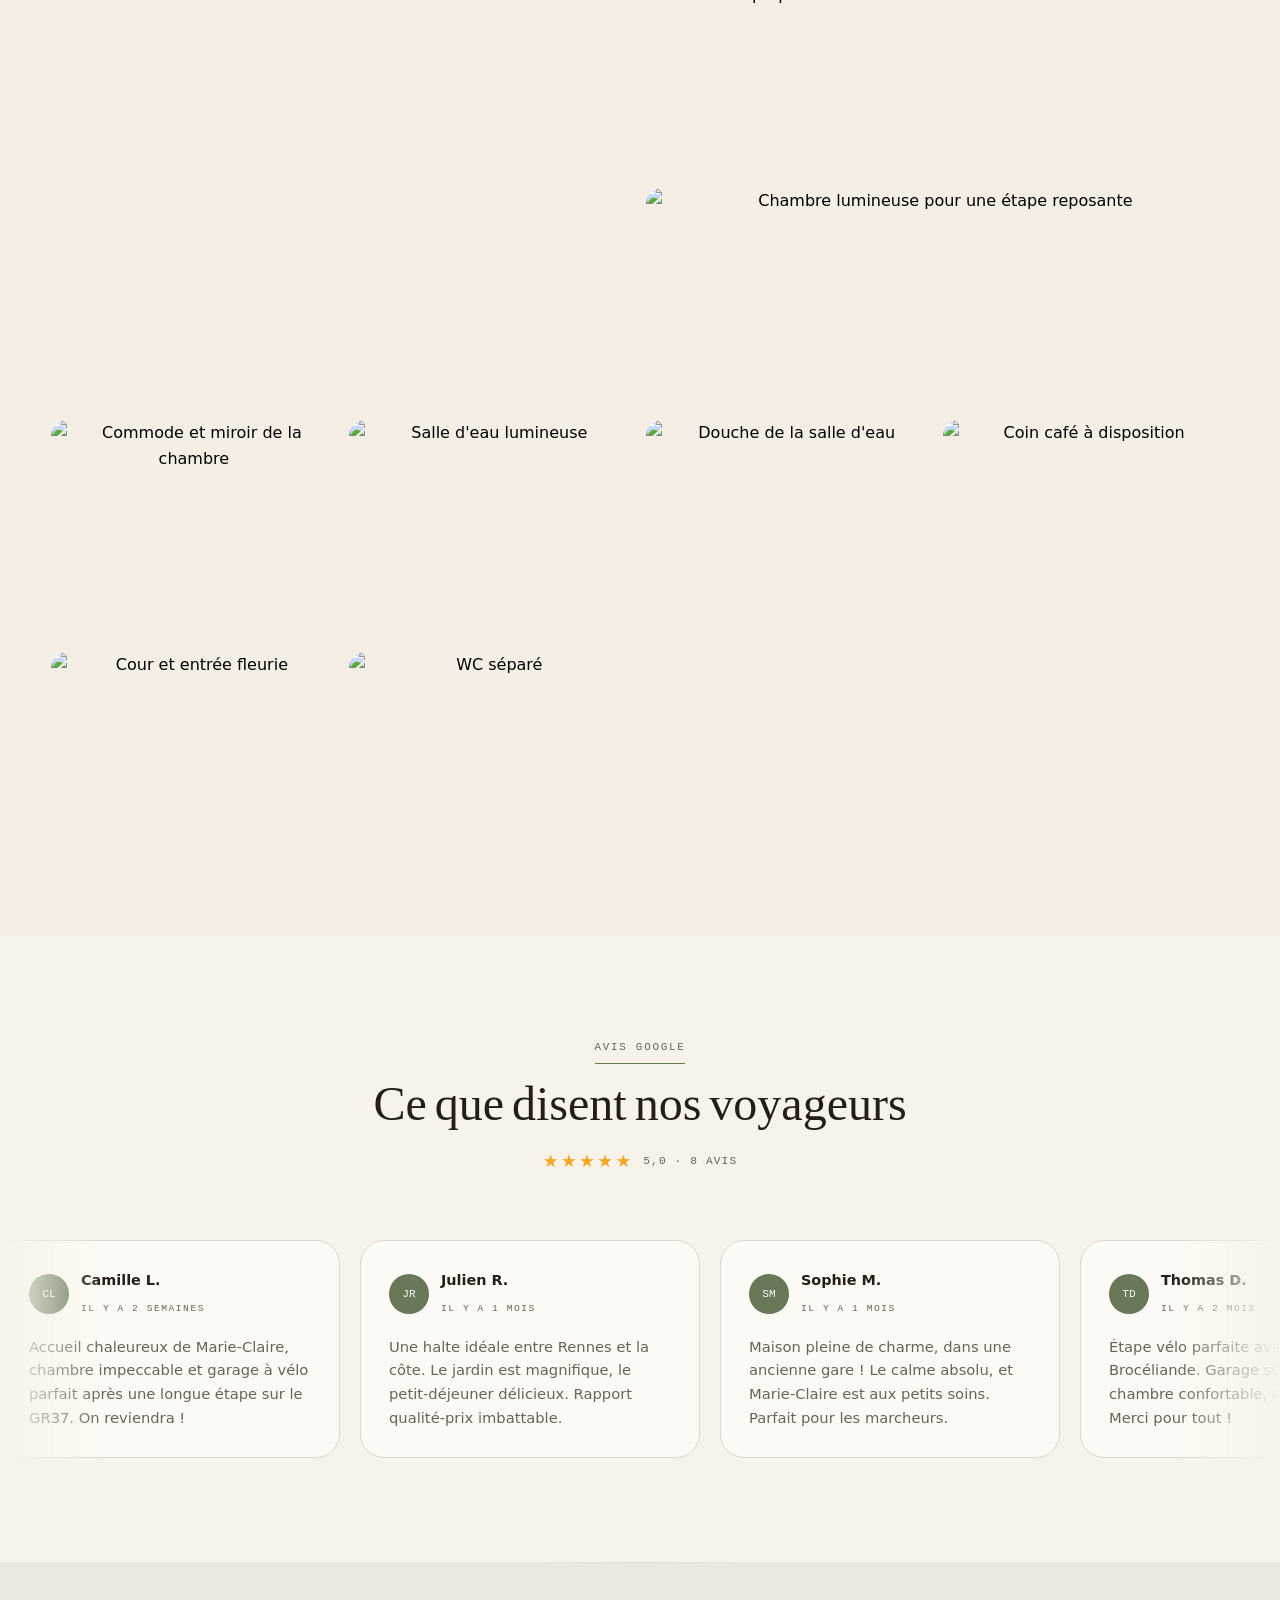
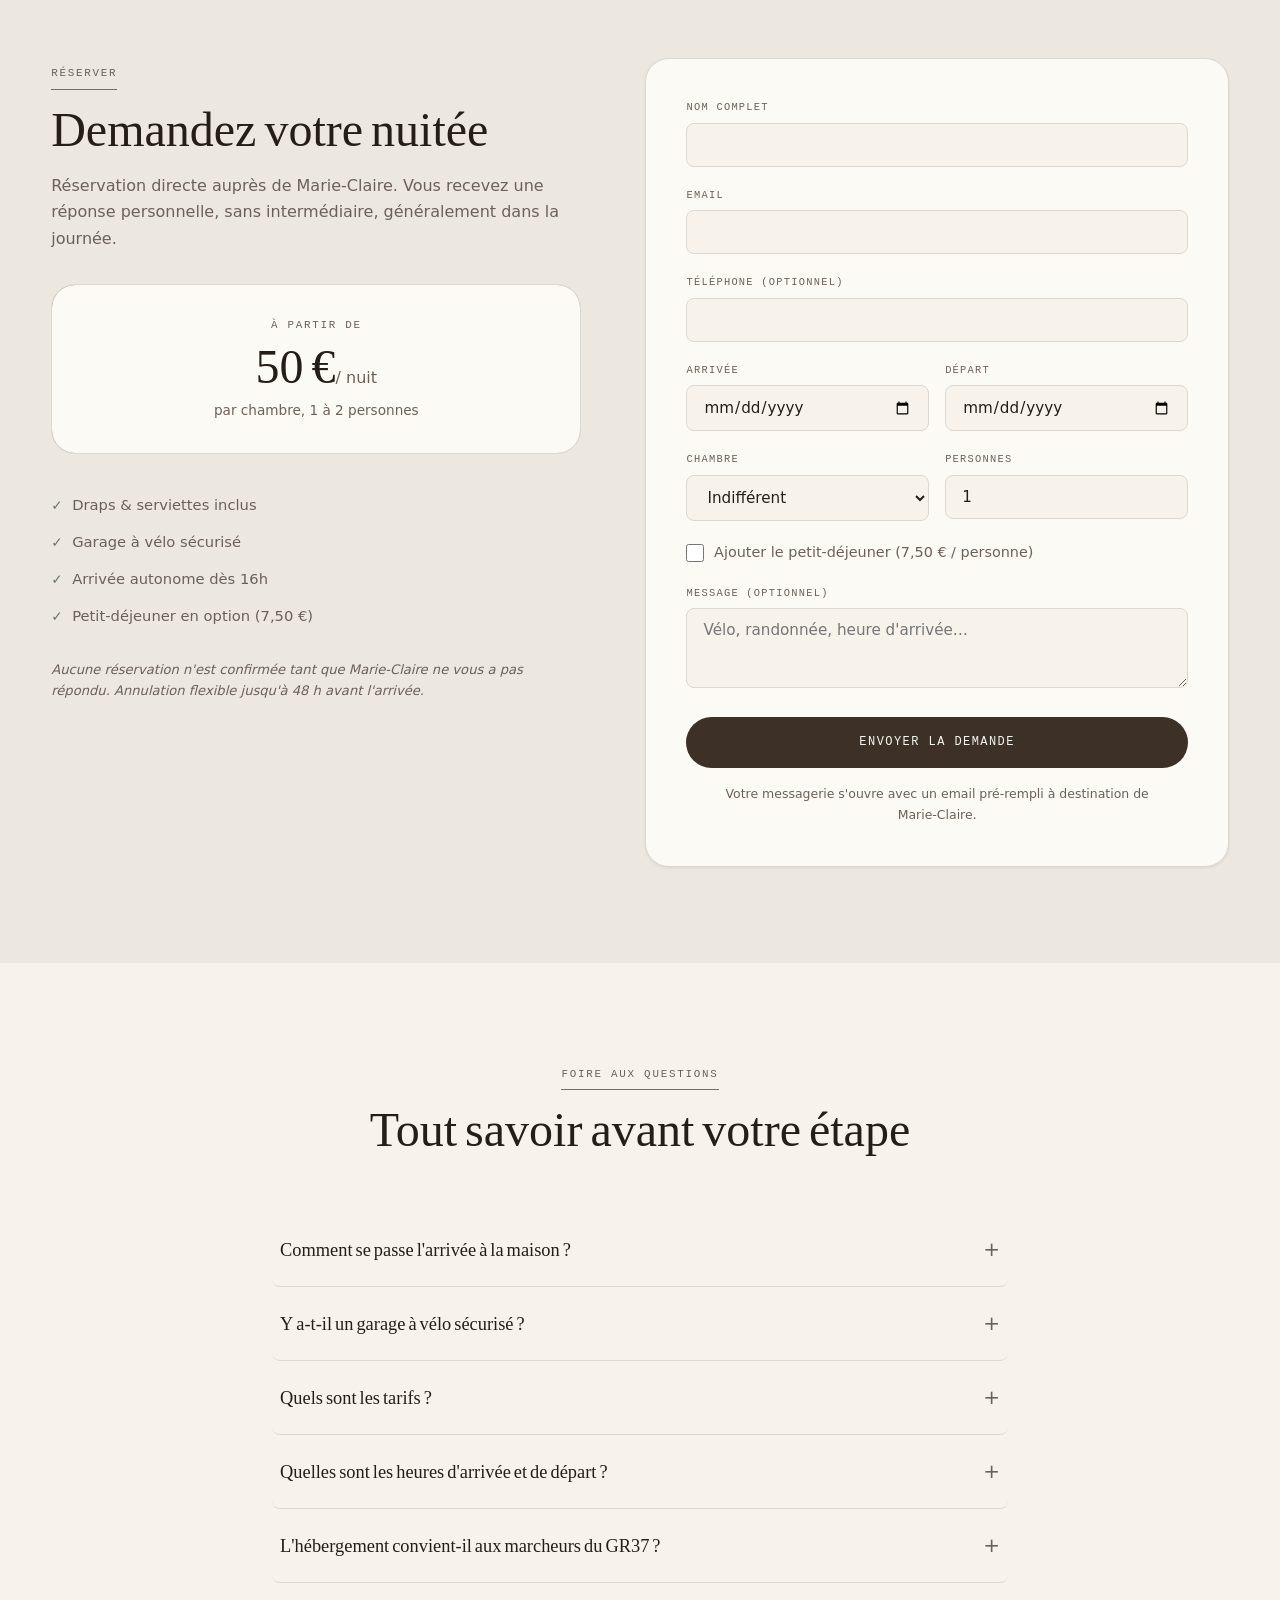
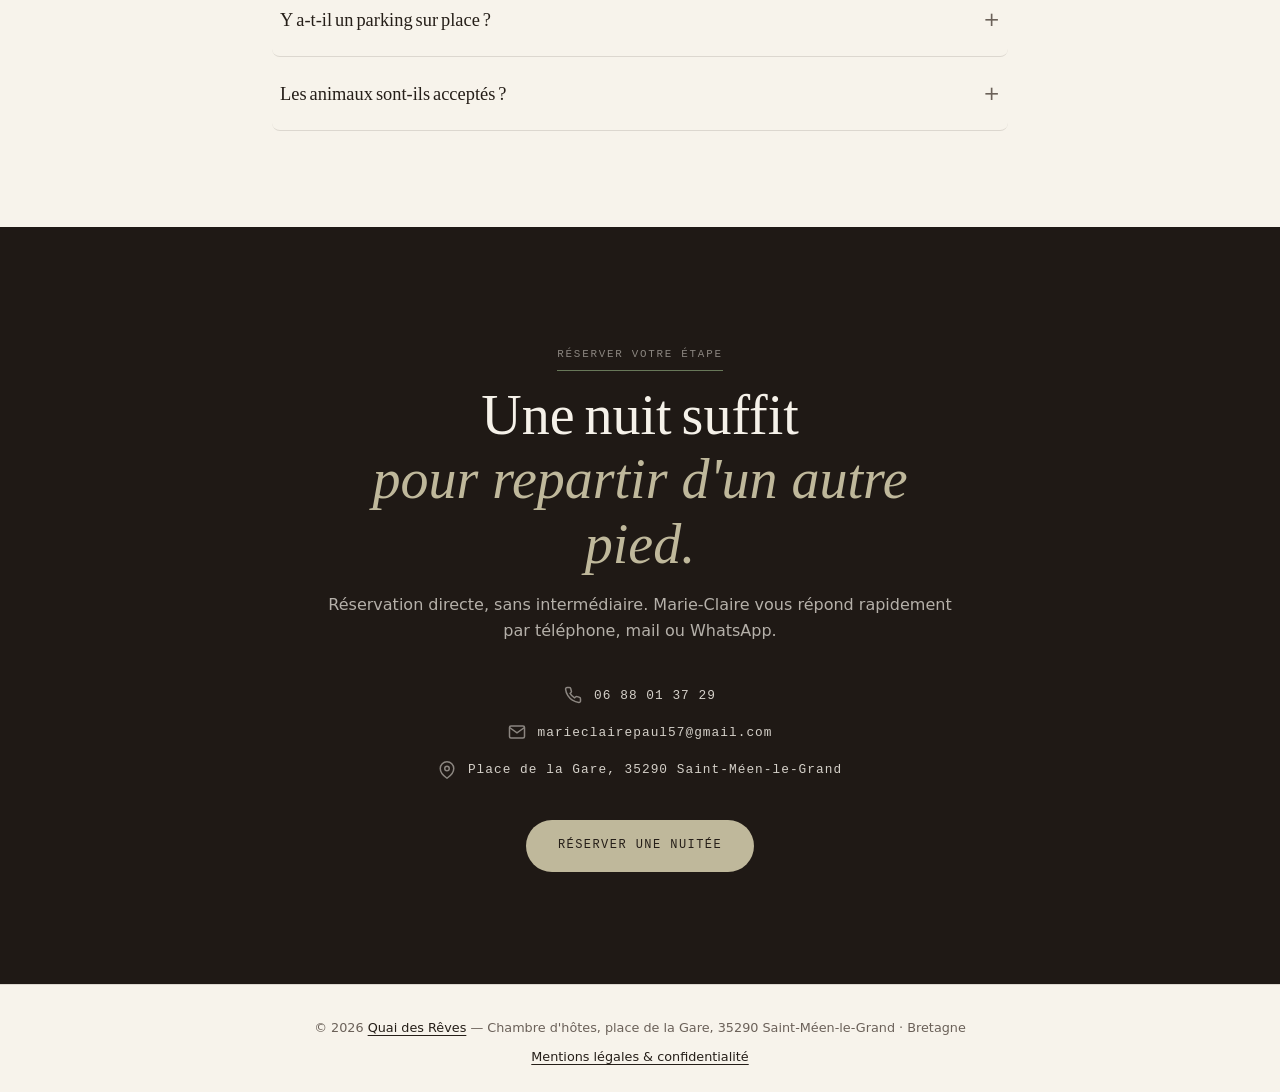
==== commit fac795c9: "Self-host Google Fonts locally for CNIL compliance." ====
--- a/index.html
+++ b/index.html
@@ -33,9 +33,7 @@
   <meta name="theme-color" content="#3d3027">
   <link rel="sitemap" type="application/xml" href="/sitemap.xml">
   <link rel="preload" as="image" href="/images/hero-terrasse.webp" type="image/webp">
-  <link rel="preconnect" href="https://fonts.googleapis.com">
-  <link rel="preconnect" href="https://fonts.gstatic.com" crossorigin>
-  <link href="https://fonts.googleapis.com/css2?family=Instrument+Serif:ital@0;1&family=Inter+Tight:wght@300;400;500;600;700&family=JetBrains+Mono:wght@400;500&display=swap" rel="stylesheet">
+  <link rel="stylesheet" href="/fonts/fonts.css">
   <link rel="stylesheet" href="css/styles.css">
   <script type="application/ld+json">
   {
--- a/fonts/fonts.css
+++ b/fonts/fonts.css
@@ -0,0 +1,71 @@
+@font-face {
+  font-family: 'Instrument Serif';
+  font-style: normal;
+  font-weight: 400;
+  font-display: swap;
+  src: url('/fonts/instrument-serif.woff2') format('woff2');
+}
+
+@font-face {
+  font-family: 'Instrument Serif';
+  font-style: italic;
+  font-weight: 400;
+  font-display: swap;
+  src: url('/fonts/instrument-serif-italic.woff2') format('woff2');
+}
+
+@font-face {
+  font-family: 'Inter Tight';
+  font-style: normal;
+  font-weight: 300;
+  font-display: swap;
+  src: url('/fonts/inter-tight-300.woff2') format('woff2');
+}
+
+@font-face {
+  font-family: 'Inter Tight';
+  font-style: normal;
+  font-weight: 400;
+  font-display: swap;
+  src: url('/fonts/inter-tight-400.woff2') format('woff2');
+}
+
+@font-face {
+  font-family: 'Inter Tight';
+  font-style: normal;
+  font-weight: 500;
+  font-display: swap;
+  src: url('/fonts/inter-tight-500.woff2') format('woff2');
+}
+
+@font-face {
+  font-family: 'Inter Tight';
+  font-style: normal;
+  font-weight: 600;
+  font-display: swap;
+  src: url('/fonts/inter-tight-600.woff2') format('woff2');
+}
+
+@font-face {
+  font-family: 'Inter Tight';
+  font-style: normal;
+  font-weight: 700;
+  font-display: swap;
+  src: url('/fonts/inter-tight-700.woff2') format('woff2');
+}
+
+@font-face {
+  font-family: 'JetBrains Mono';
+  font-style: normal;
+  font-weight: 400;
+  font-display: swap;
+  src: url('/fonts/jetbrains-mono-400.woff2') format('woff2');
+}
+
+@font-face {
+  font-family: 'JetBrains Mono';
+  font-style: normal;
+  font-weight: 500;
+  font-display: swap;
+  src: url('/fonts/jetbrains-mono-500.woff2') format('woff2');
+}
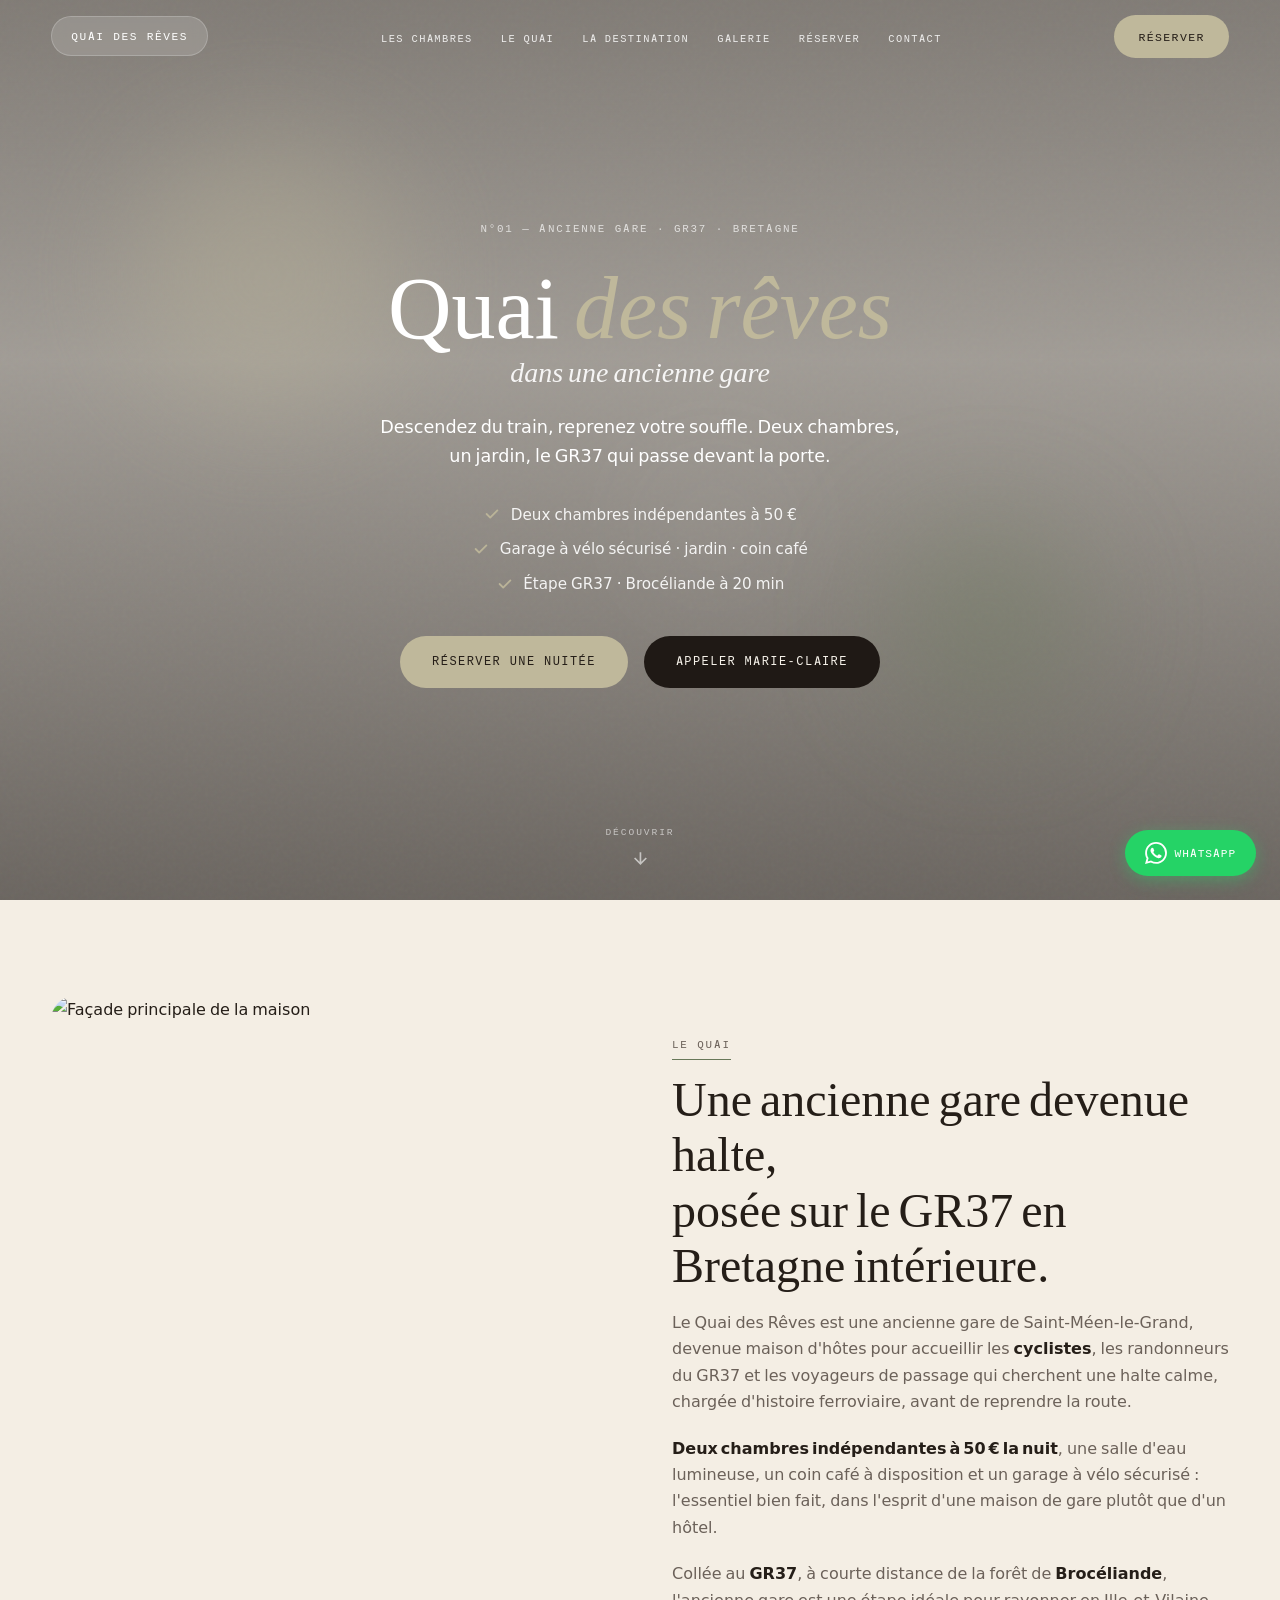
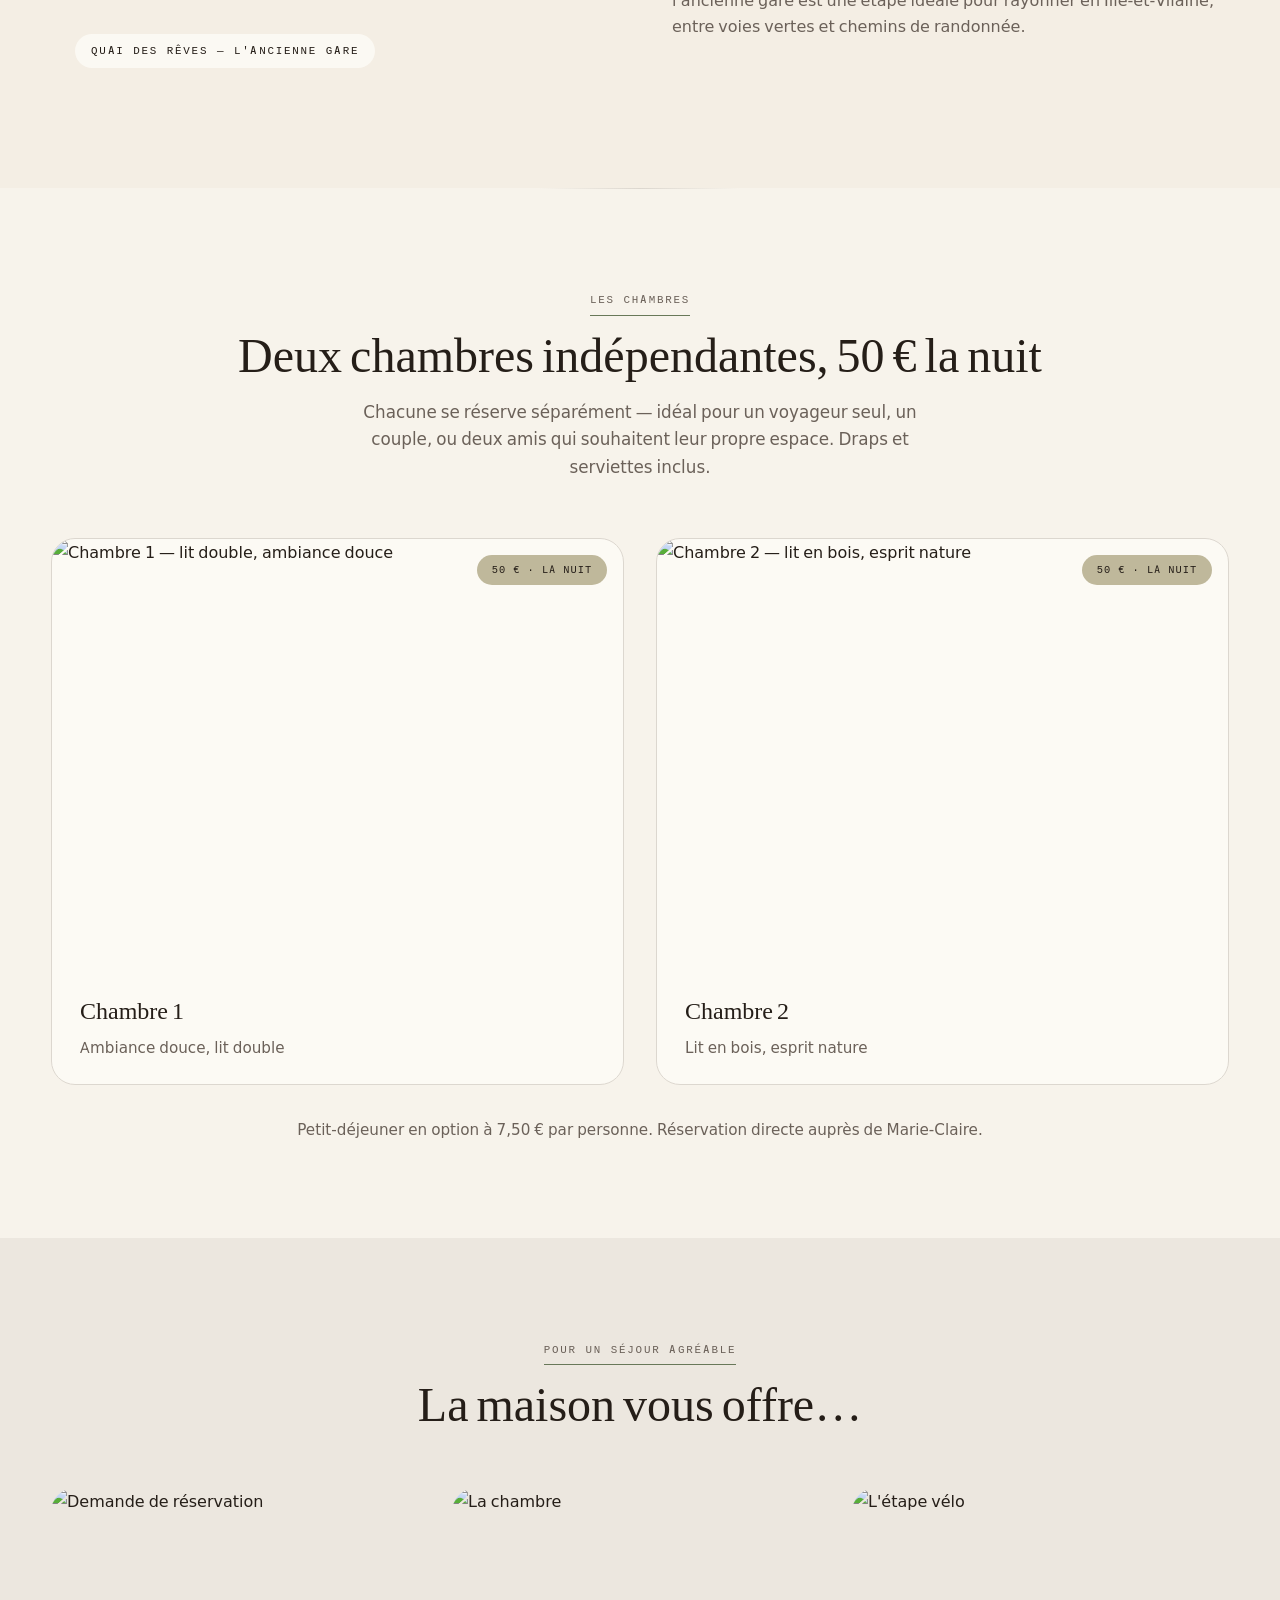
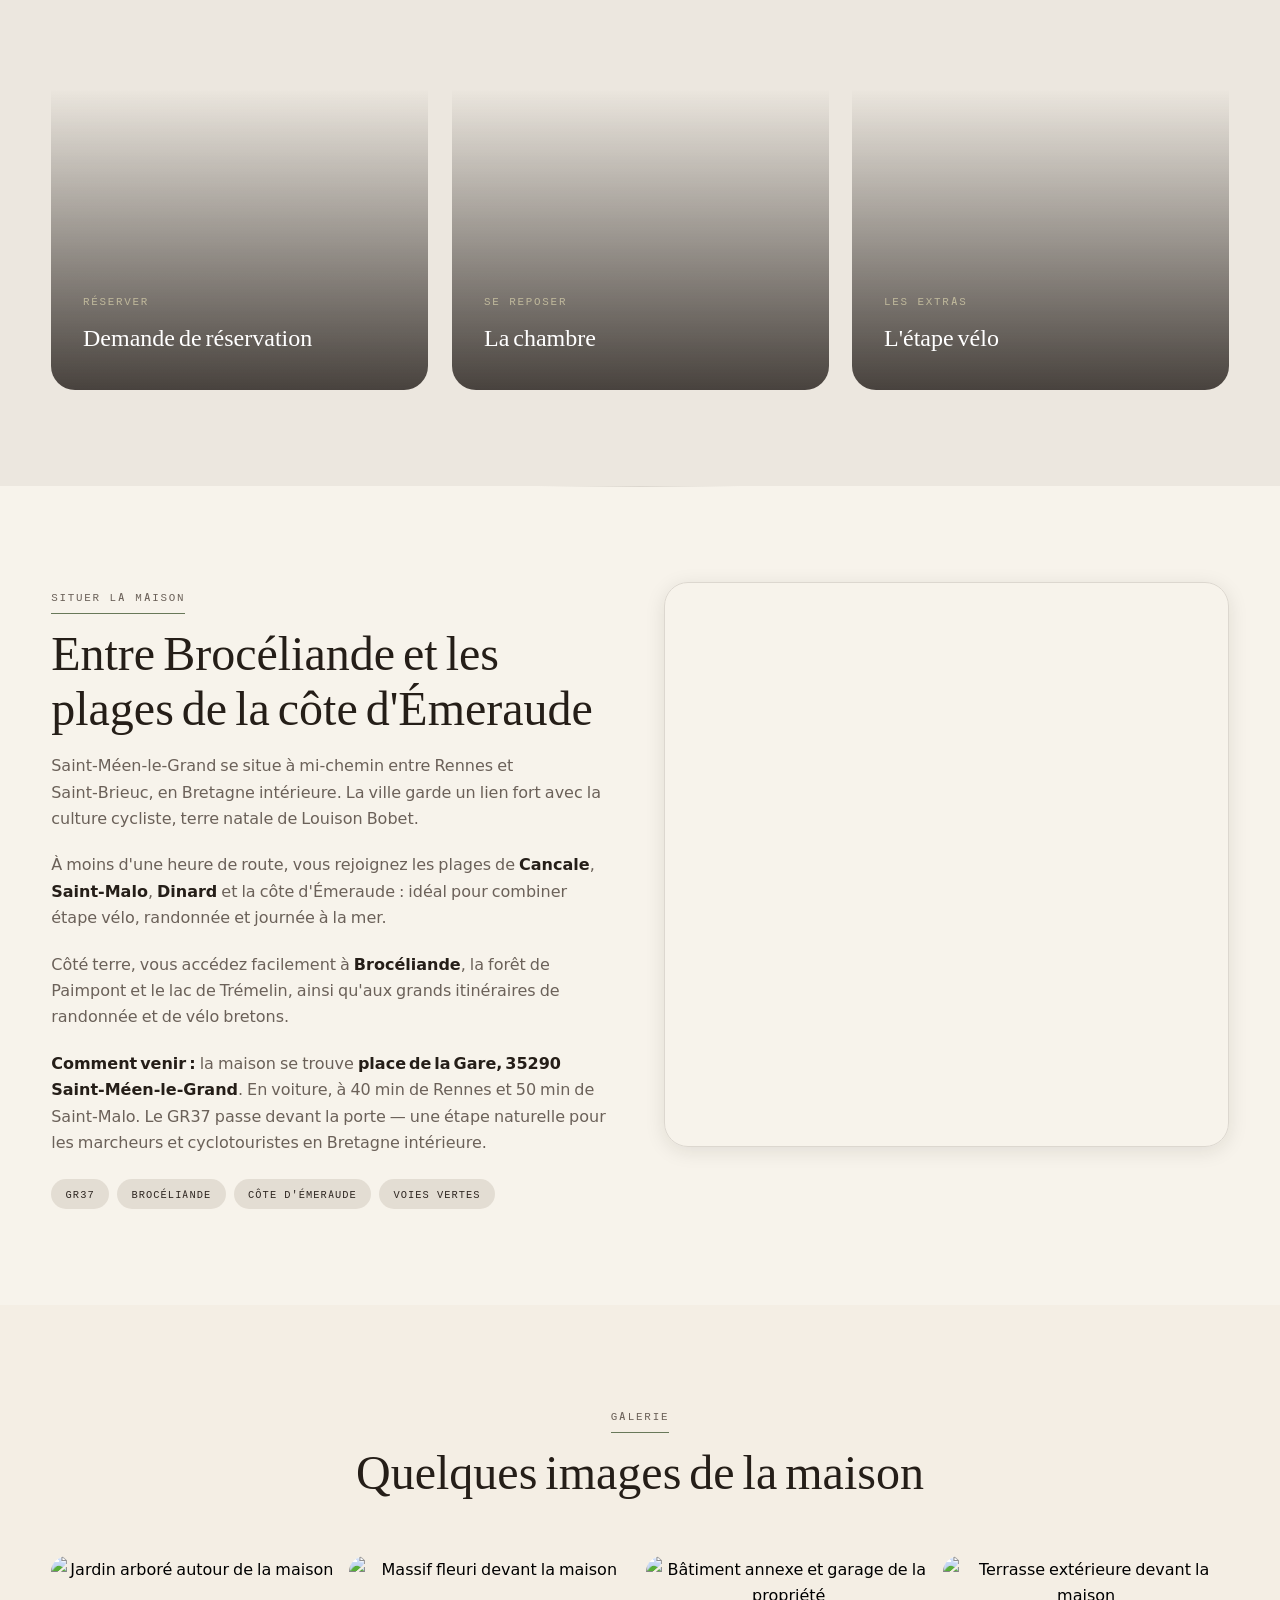
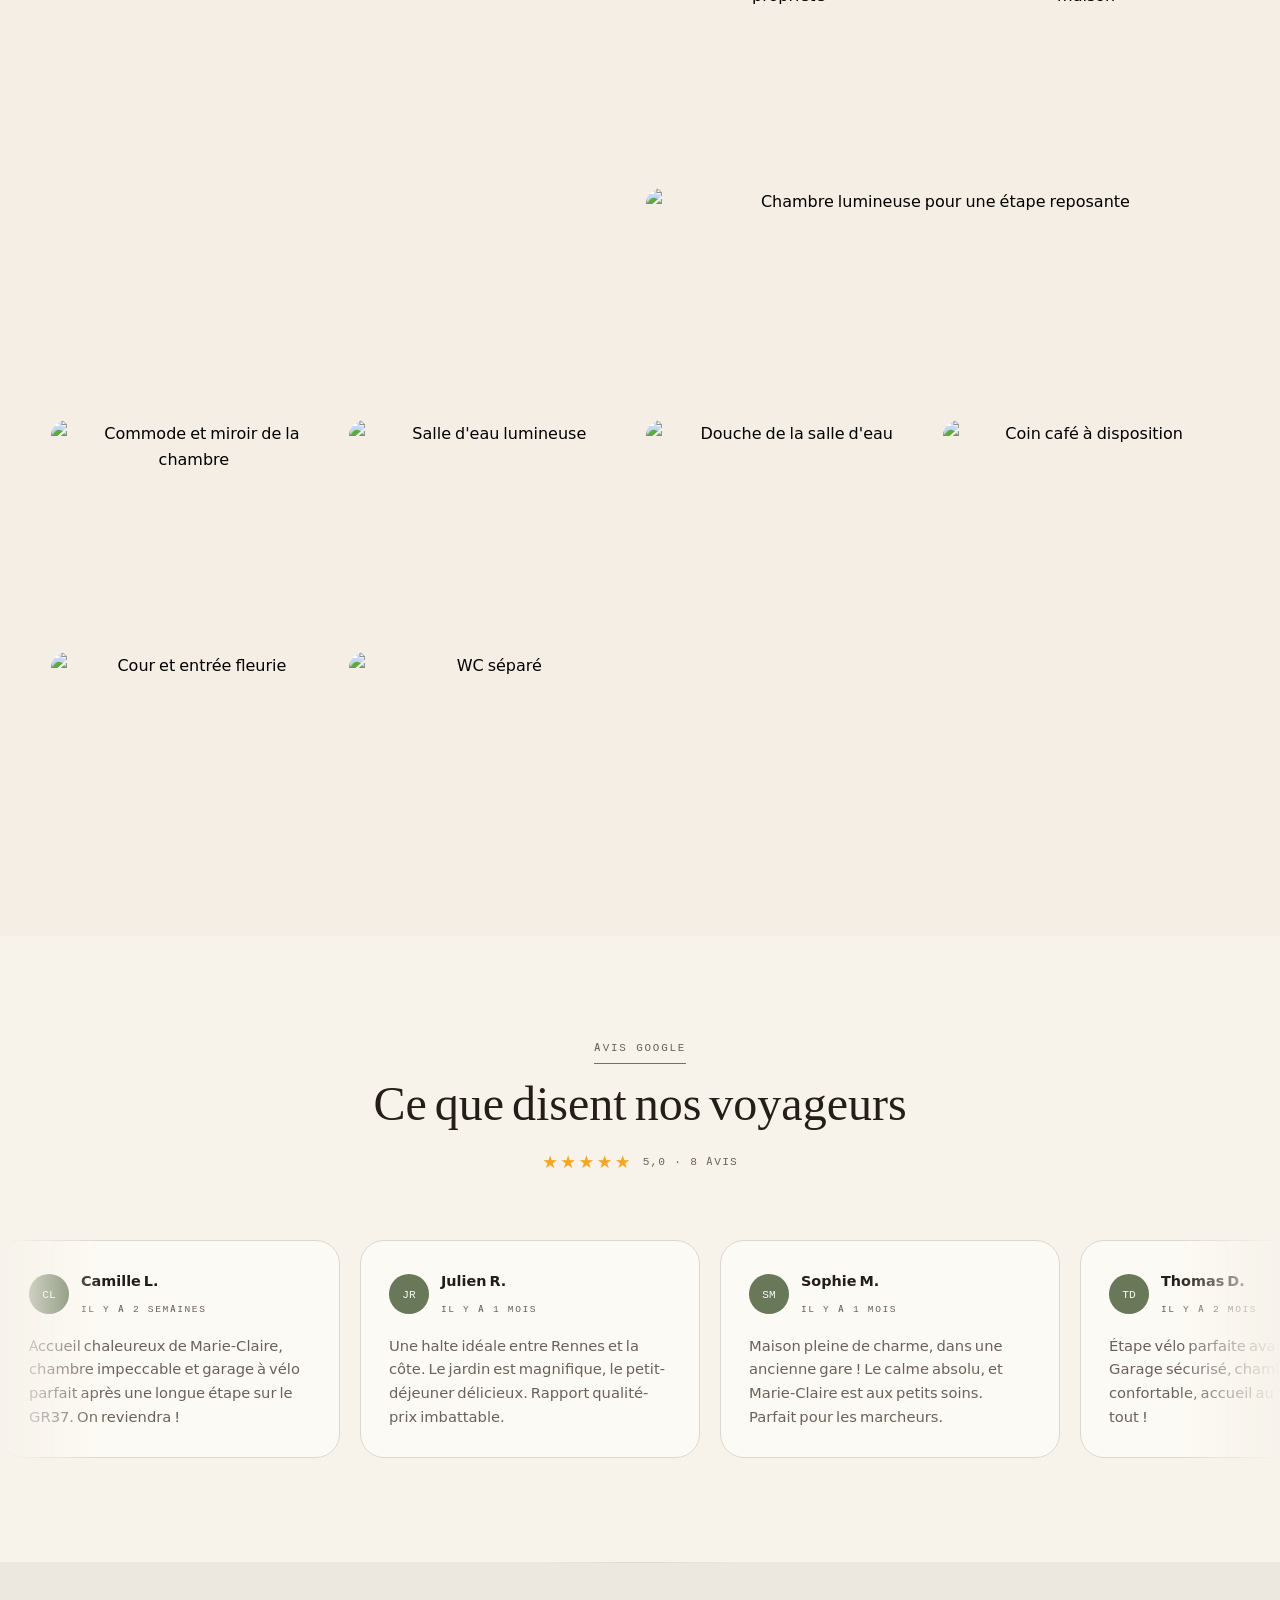
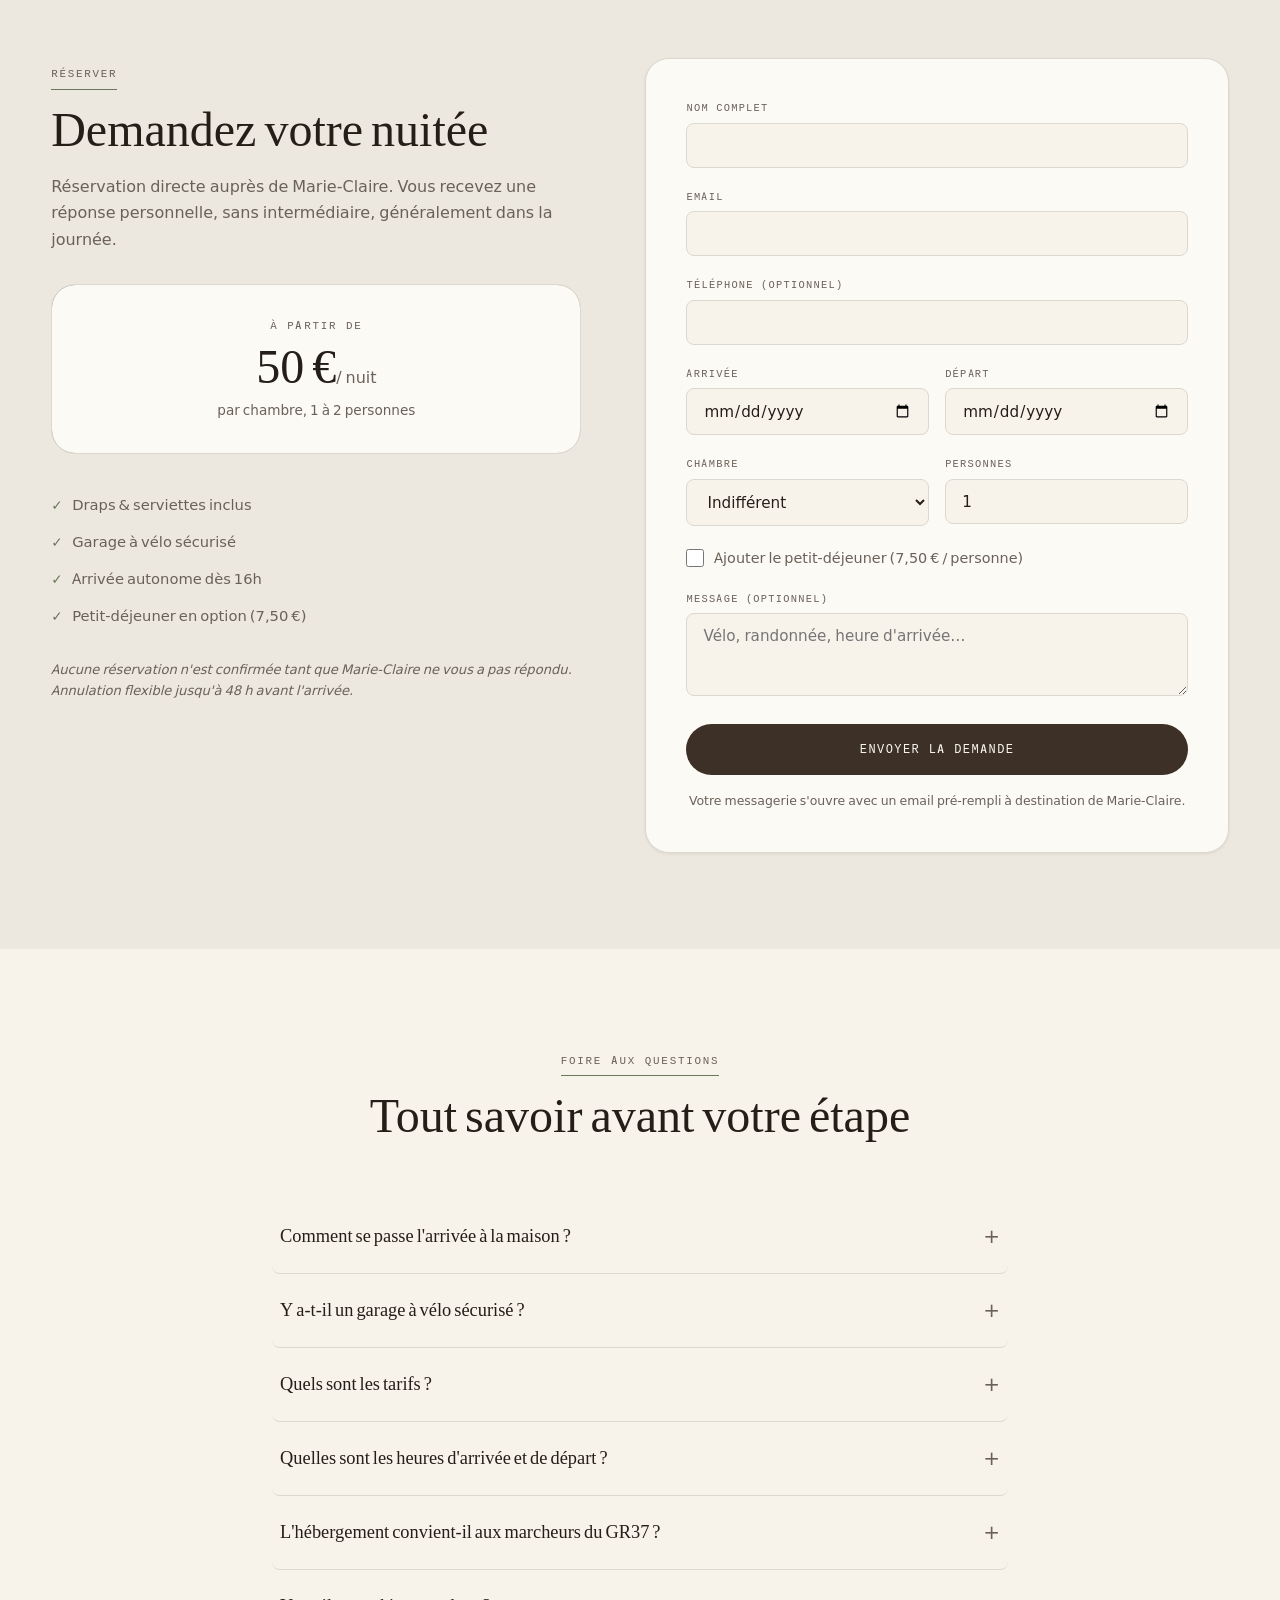
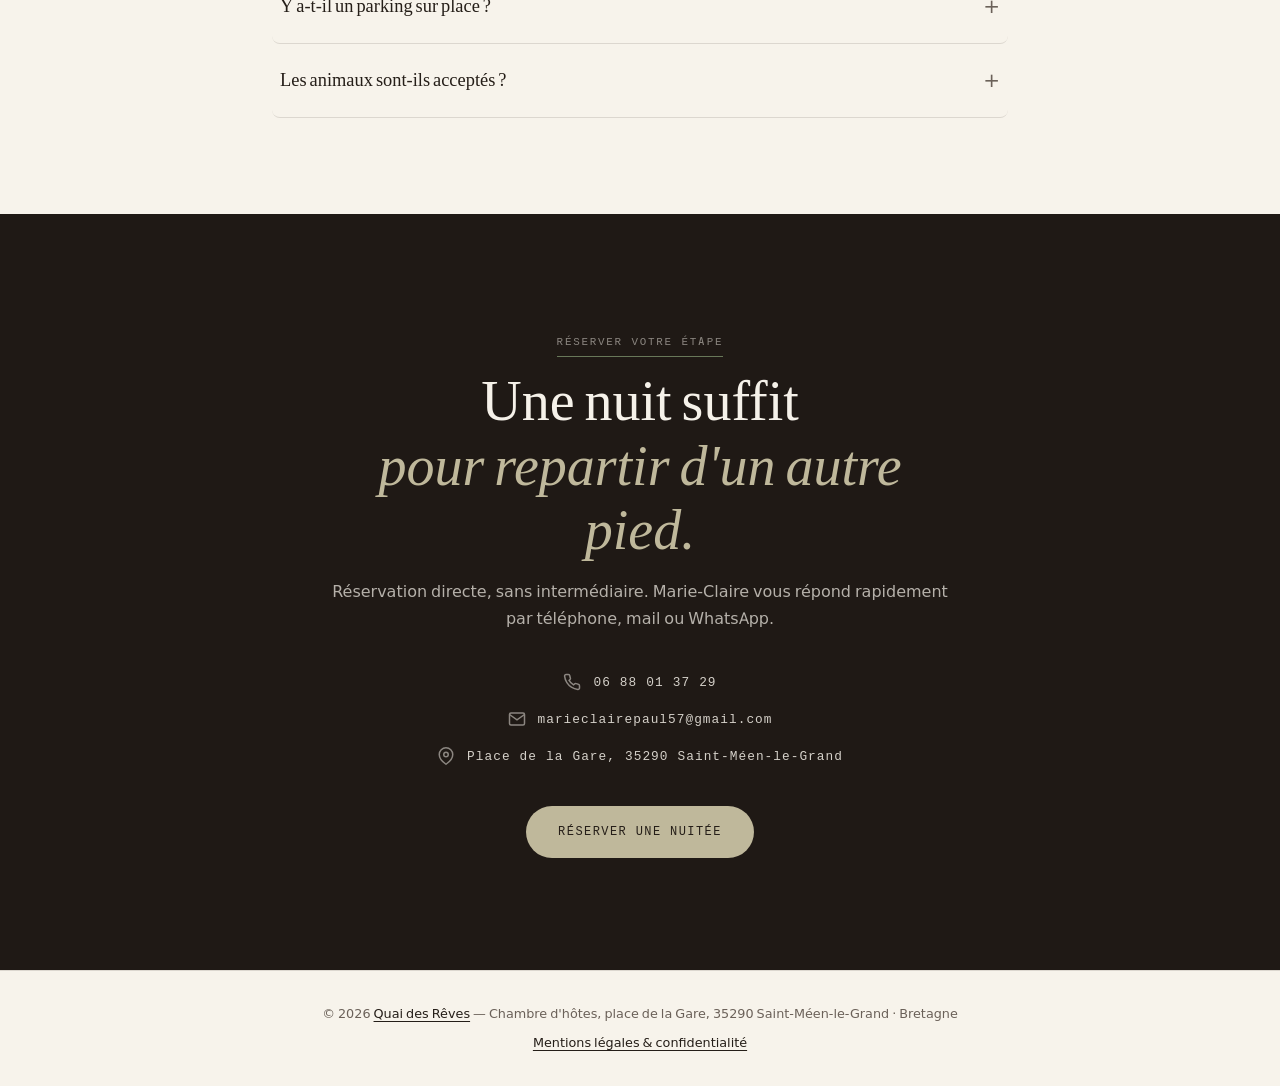
==== commit 74cf5998: "Fix broken CSS: stop redirecting static assets to old domain." ====
--- a/index.html
+++ b/index.html
@@ -34,7 +34,7 @@
   <link rel="sitemap" type="application/xml" href="/sitemap.xml">
   <link rel="preload" as="image" href="/images/hero-terrasse.webp" type="image/webp">
   <link rel="stylesheet" href="/fonts/fonts.css">
-  <link rel="stylesheet" href="css/styles.css">
+  <link rel="stylesheet" href="/css/styles.css">
   <script type="application/ld+json">
   {
     "@context": "https://schema.org",
@@ -627,7 +627,7 @@
   <footer class="footer">
     <div class="container">
       <p>© 2026 <a href="https://etape-velo-gr37.fr/">Quai des Rêves</a> — Chambre d'hôtes, place de la Gare, 35290 Saint-Méen-le-Grand · Bretagne</p>
-      <p><a href="mentions-legales.html">Mentions légales &amp; confidentialité</a></p>
+      <p><a href="/mentions-legales">Mentions légales &amp; confidentialité</a></p>
     </div>
   </footer>
 
@@ -645,6 +645,6 @@
     <span>WhatsApp</span>
   </a>
 
-  <script src="js/main.js"></script>
+  <script src="/js/main.js"></script>
 </body>
 </html>
--- a/fonts/fonts.css
+++ b/fonts/fonts.css
@@ -4,6 +4,7 @@
   font-weight: 400;
   font-display: swap;
   src: url('/fonts/instrument-serif.woff2') format('woff2');
+  unicode-range: U+0000-00FF, U+0100-02BA, U+0304, U+0308, U+0329, U+2000-206F, U+20AC, U+2122, U+2191, U+2193, U+2212, U+2215, U+FEFF, U+FFFD;
 }
 
 @font-face {
@@ -12,6 +13,7 @@
   font-weight: 400;
   font-display: swap;
   src: url('/fonts/instrument-serif-italic.woff2') format('woff2');
+  unicode-range: U+0000-00FF, U+0100-02BA, U+0304, U+0308, U+0329, U+2000-206F, U+20AC, U+2122, U+2191, U+2193, U+2212, U+2215, U+FEFF, U+FFFD;
 }
 
 @font-face {
@@ -20,6 +22,7 @@
   font-weight: 300;
   font-display: swap;
   src: url('/fonts/inter-tight-300.woff2') format('woff2');
+  unicode-range: U+0000-00FF, U+0100-02BA, U+0304, U+0308, U+0329, U+2000-206F, U+20AC, U+2122, U+2191, U+2193, U+2212, U+2215, U+FEFF, U+FFFD;
 }
 
 @font-face {
@@ -28,6 +31,7 @@
   font-weight: 400;
   font-display: swap;
   src: url('/fonts/inter-tight-400.woff2') format('woff2');
+  unicode-range: U+0000-00FF, U+0100-02BA, U+0304, U+0308, U+0329, U+2000-206F, U+20AC, U+2122, U+2191, U+2193, U+2212, U+2215, U+FEFF, U+FFFD;
 }
 
 @font-face {
@@ -36,6 +40,7 @@
   font-weight: 500;
   font-display: swap;
   src: url('/fonts/inter-tight-500.woff2') format('woff2');
+  unicode-range: U+0000-00FF, U+0100-02BA, U+0304, U+0308, U+0329, U+2000-206F, U+20AC, U+2122, U+2191, U+2193, U+2212, U+2215, U+FEFF, U+FFFD;
 }
 
 @font-face {
@@ -44,6 +49,7 @@
   font-weight: 600;
   font-display: swap;
   src: url('/fonts/inter-tight-600.woff2') format('woff2');
+  unicode-range: U+0000-00FF, U+0100-02BA, U+0304, U+0308, U+0329, U+2000-206F, U+20AC, U+2122, U+2191, U+2193, U+2212, U+2215, U+FEFF, U+FFFD;
 }
 
 @font-face {
@@ -52,6 +58,7 @@
   font-weight: 700;
   font-display: swap;
   src: url('/fonts/inter-tight-700.woff2') format('woff2');
+  unicode-range: U+0000-00FF, U+0100-02BA, U+0304, U+0308, U+0329, U+2000-206F, U+20AC, U+2122, U+2191, U+2193, U+2212, U+2215, U+FEFF, U+FFFD;
 }
 
 @font-face {
@@ -60,6 +67,7 @@
   font-weight: 400;
   font-display: swap;
   src: url('/fonts/jetbrains-mono-400.woff2') format('woff2');
+  unicode-range: U+0000-00FF, U+0100-02BA, U+0304, U+0308, U+0329, U+2000-206F, U+20AC, U+2122, U+2191, U+2193, U+2212, U+2215, U+FEFF, U+FFFD;
 }
 
 @font-face {
@@ -68,4 +76,5 @@
   font-weight: 500;
   font-display: swap;
   src: url('/fonts/jetbrains-mono-500.woff2') format('woff2');
+  unicode-range: U+0000-00FF, U+0100-02BA, U+0304, U+0308, U+0329, U+2000-206F, U+20AC, U+2122, U+2191, U+2193, U+2212, U+2215, U+FEFF, U+FFFD;
 }
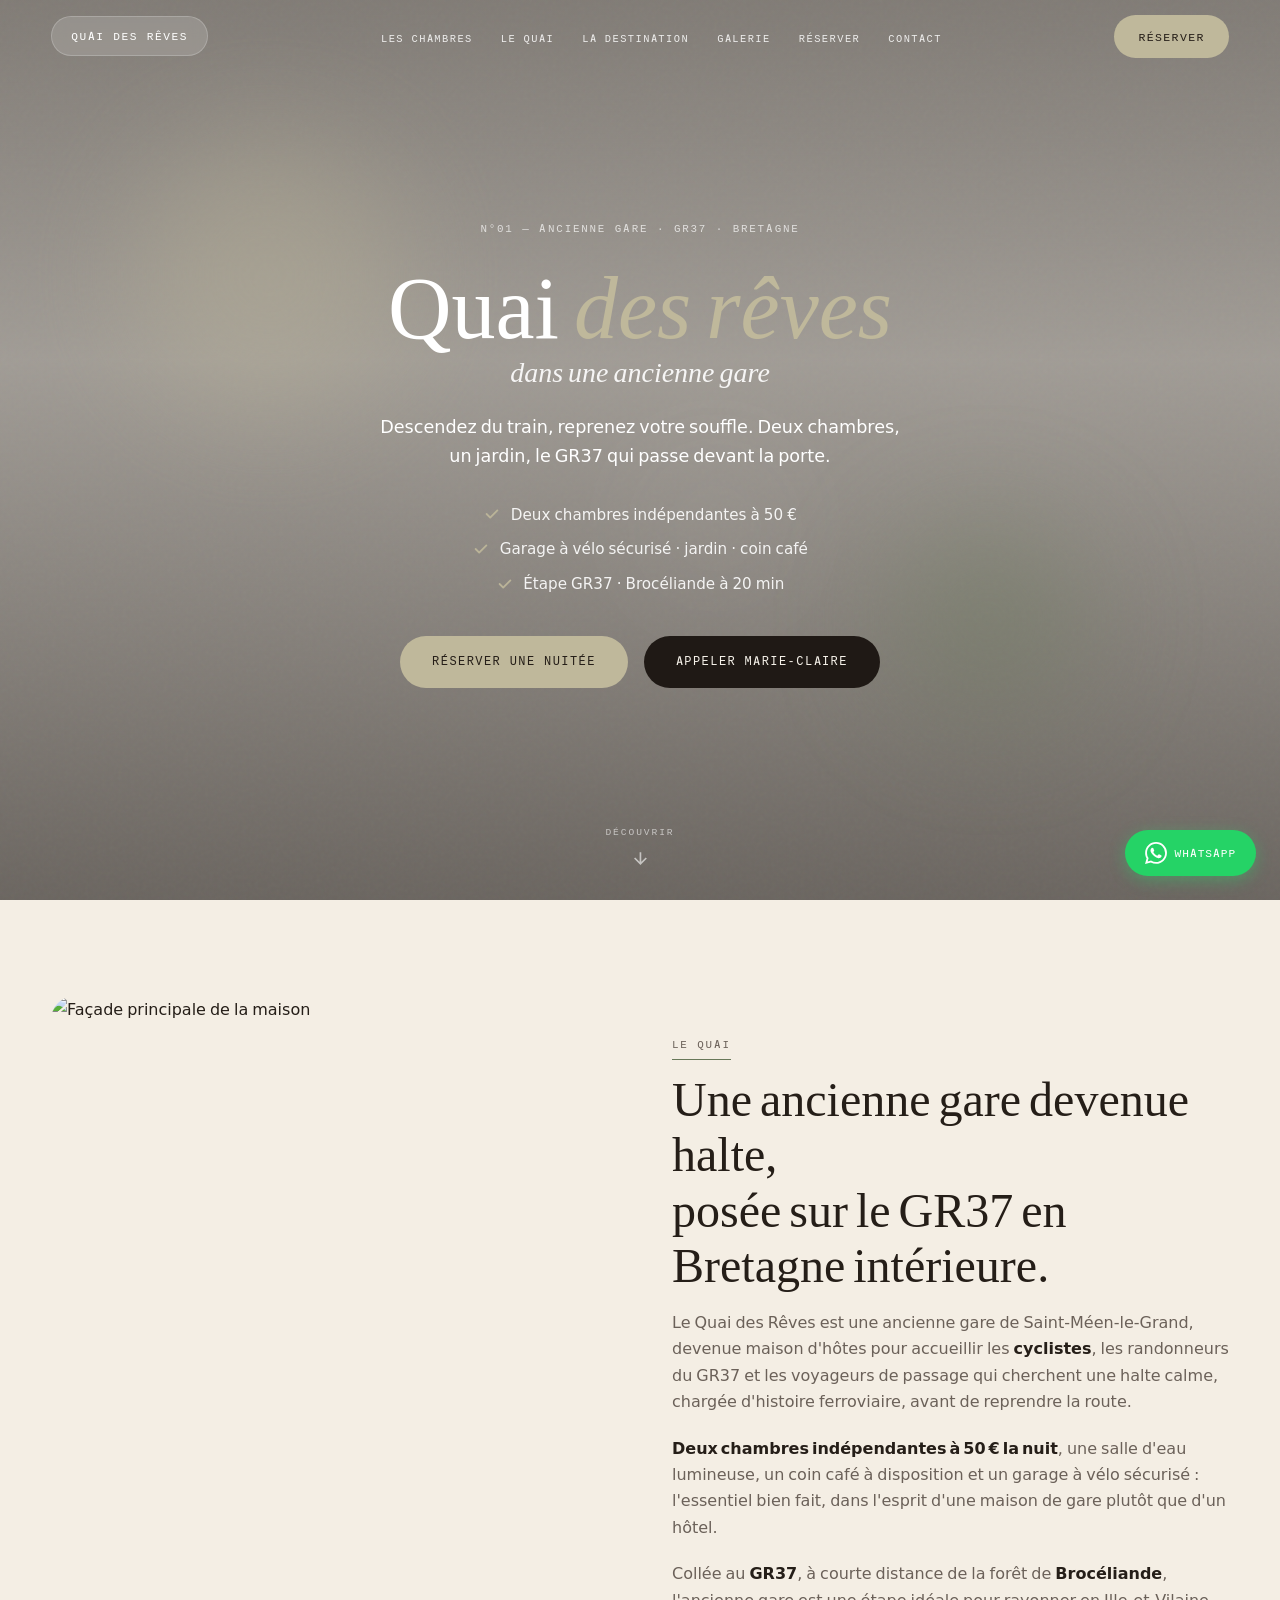
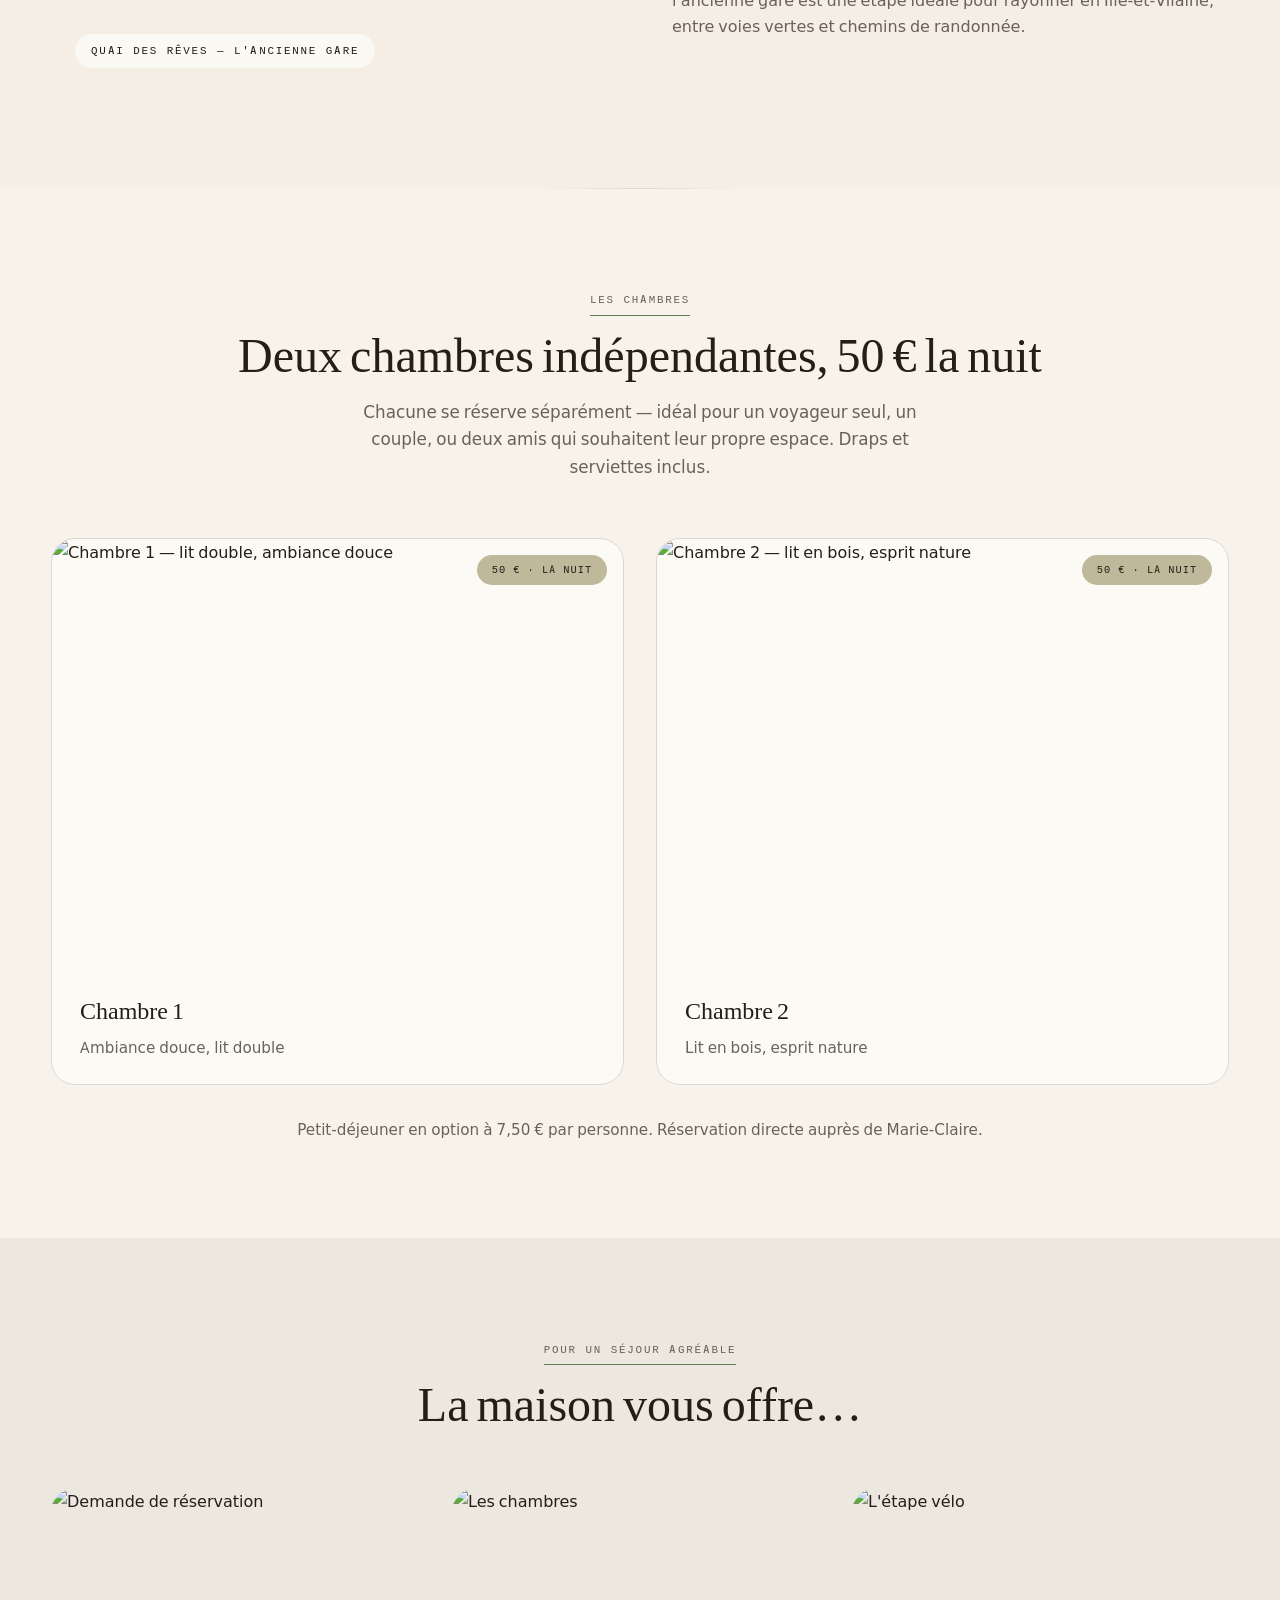
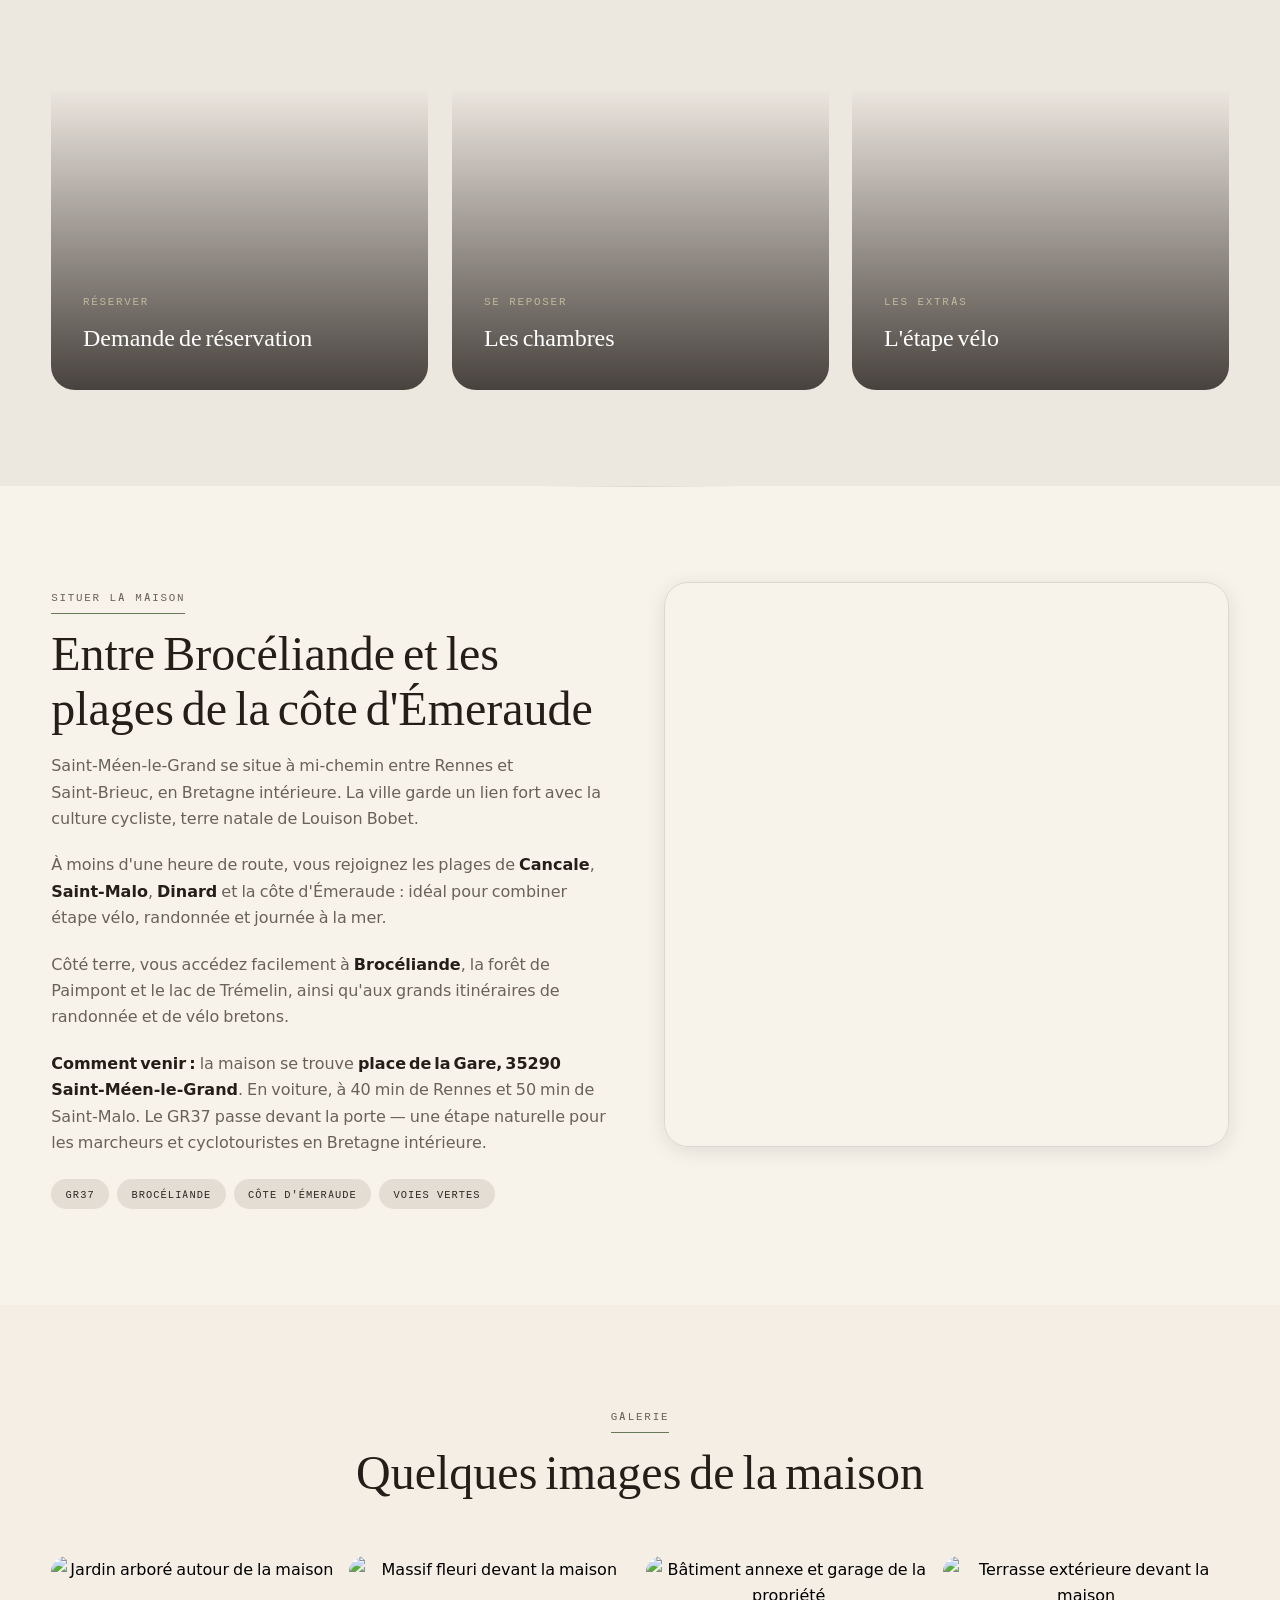
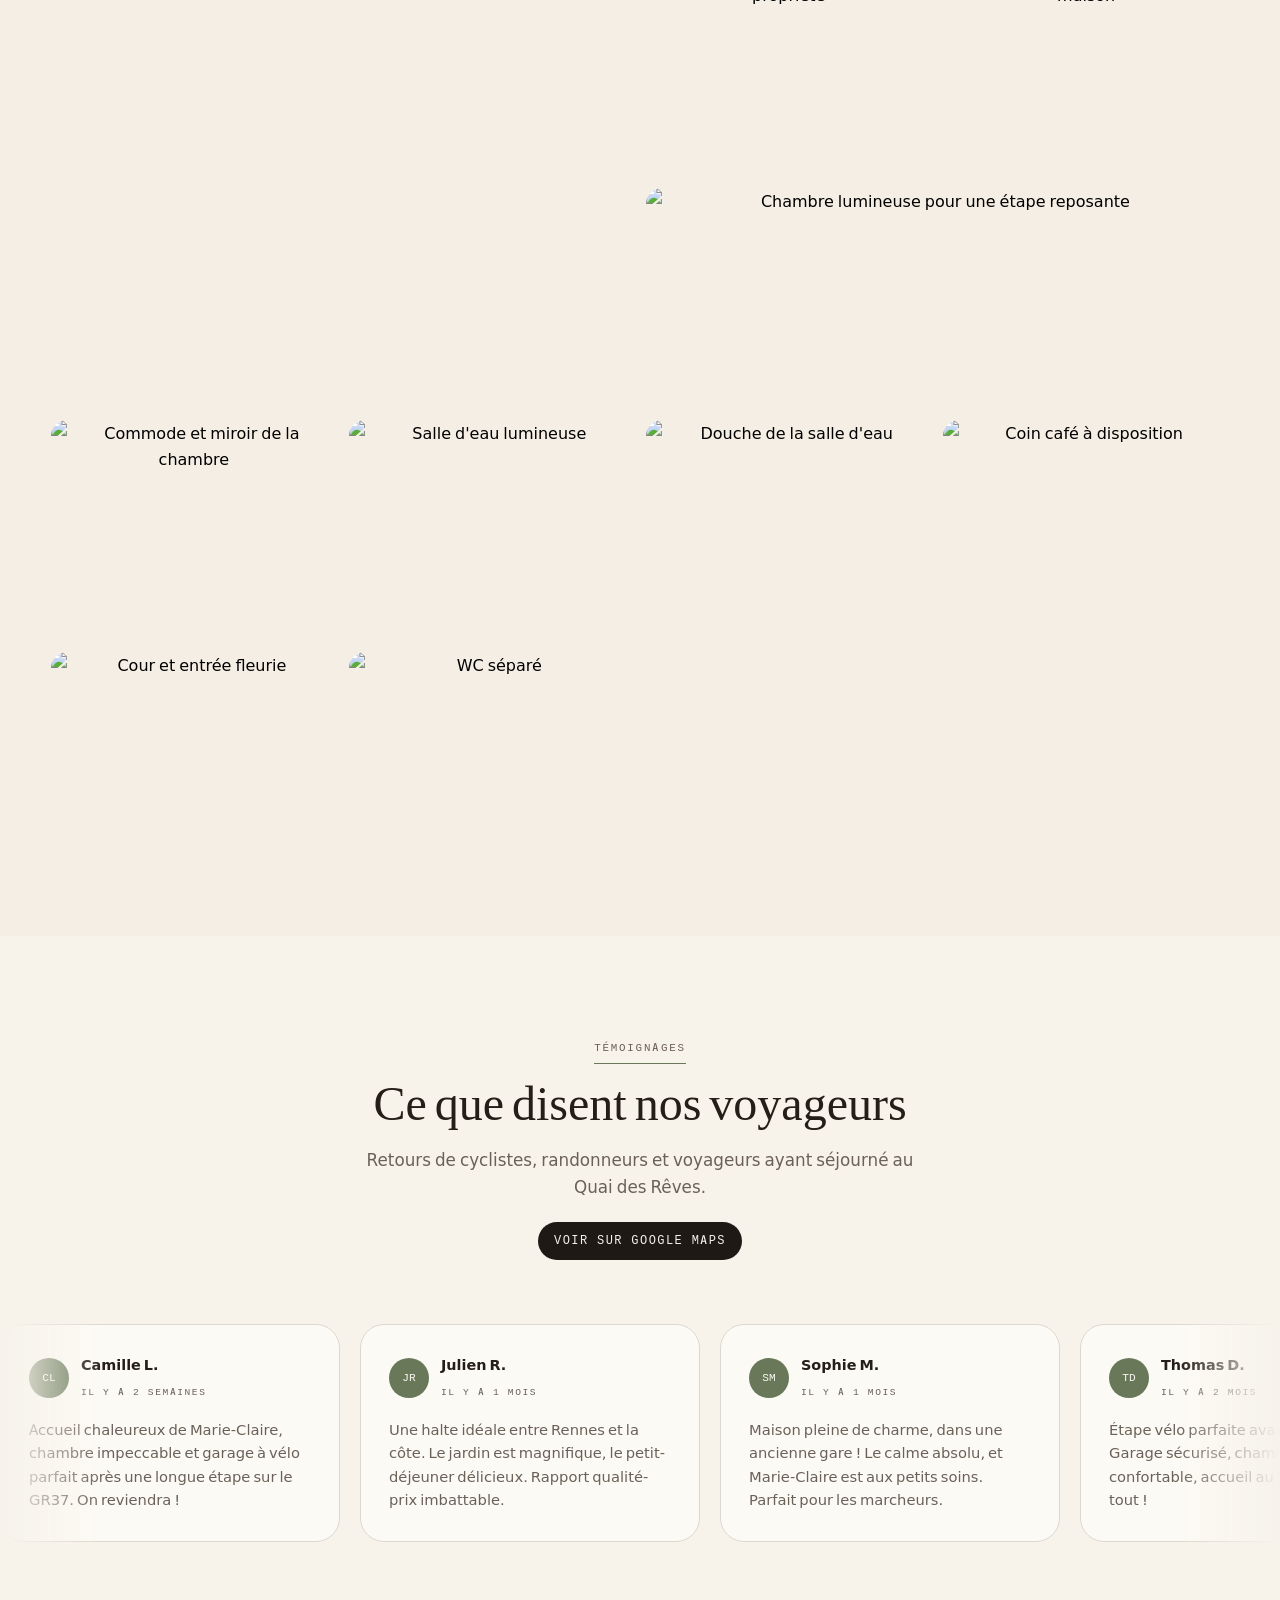
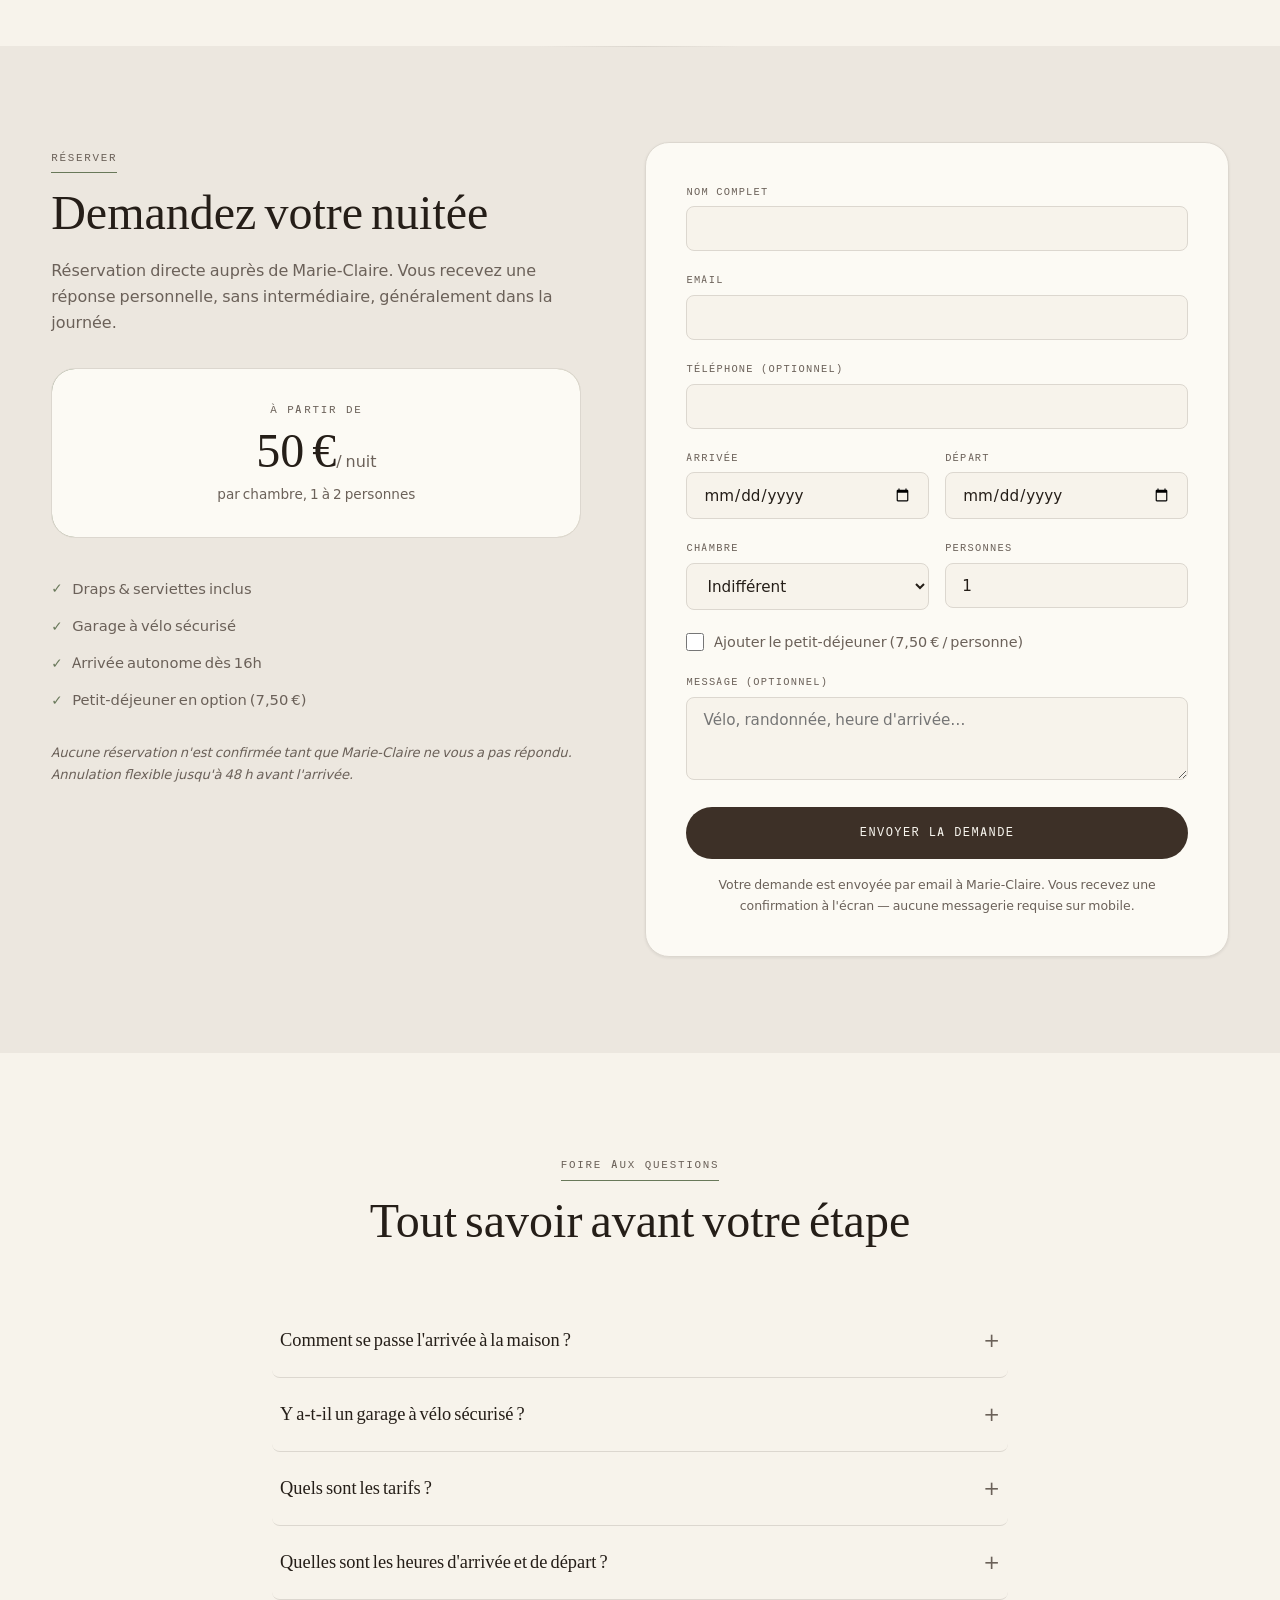
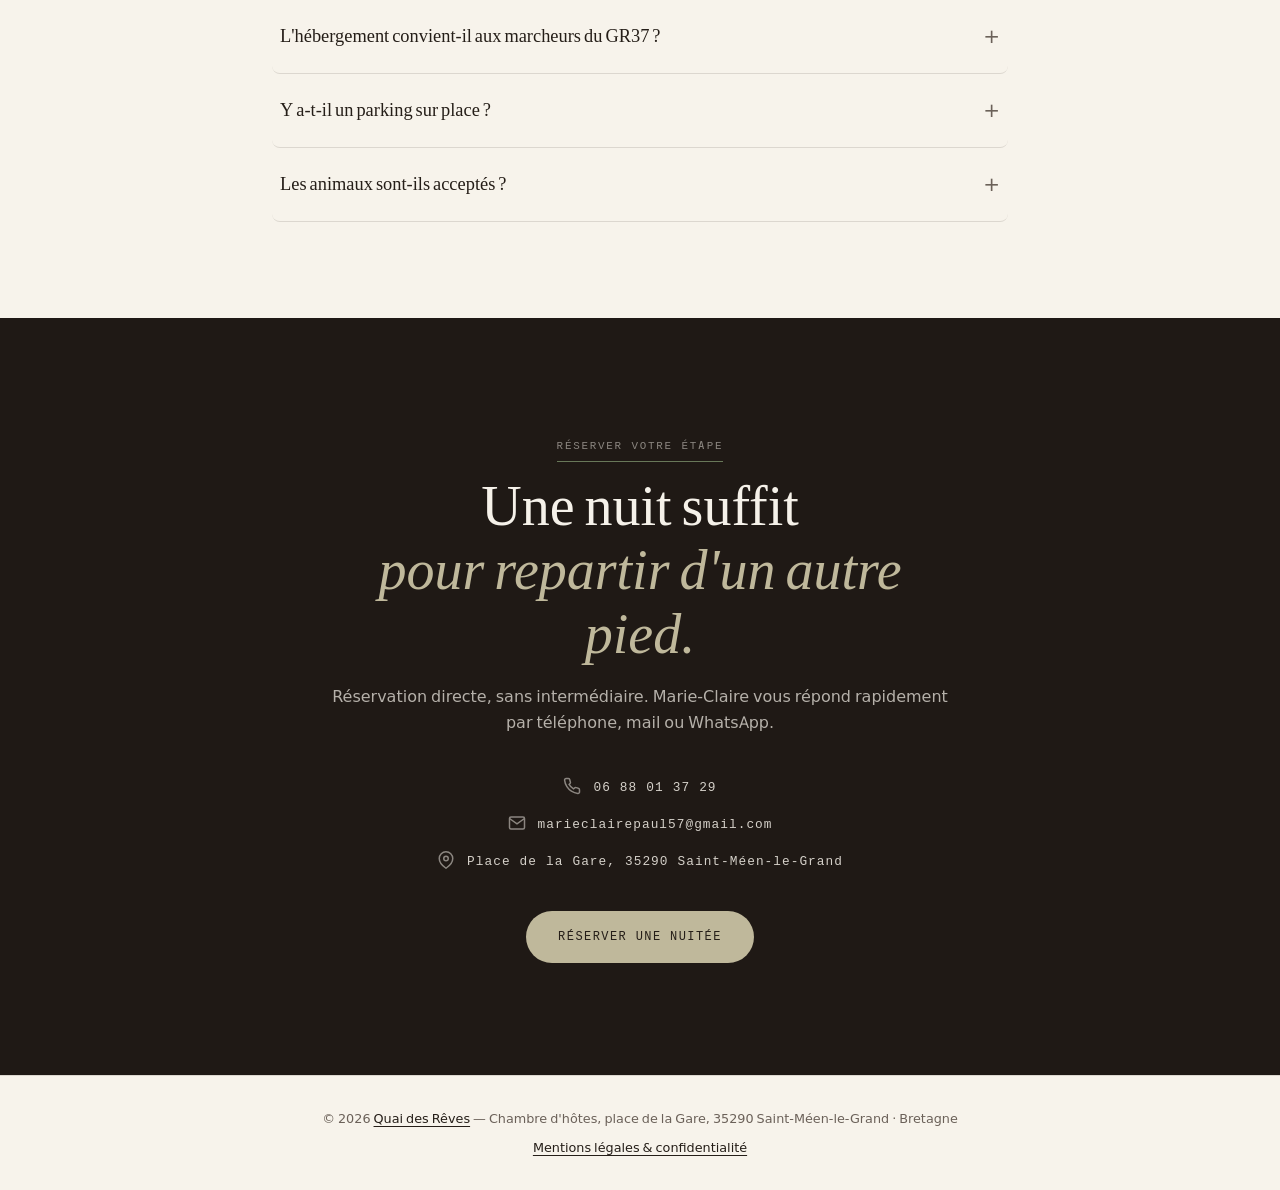
==== commit c9bb02b7: "Corriger témoignages, formulaire et accessibilité du site. Remplace les faux avis Google par des tém" ====
--- a/index.html
+++ b/index.html
@@ -8,8 +8,8 @@
   <meta name="keywords" content="chambre d'hôtes Saint-Méen-le-Grand, hébergement GR37, étape vélo Bretagne, ancienne gare Brocéliande, cyclotourisme Ille-et-Vilaine">
   <meta name="author" content="Quai des Rêves">
   <meta name="robots" content="index, follow, max-image-preview:large">
-  <link rel="canonical" href="https://etape-velo-gr37.fr/">
-  <link rel="alternate" hreflang="fr" href="https://etape-velo-gr37.fr/">
+  <link rel="canonical" href="https://quai-des-reves.vercel.app/">
+  <link rel="alternate" hreflang="fr" href="https://quai-des-reves.vercel.app/">
   <meta name="geo.region" content="FR-35">
   <meta name="geo.placename" content="Saint-Méen-le-Grand">
   <meta name="geo.position" content="48.1878;-2.1833">
@@ -19,15 +19,15 @@
   <meta property="og:site_name" content="Quai des Rêves">
   <meta property="og:title" content="Quai des Rêves — Chambre d'hôtes sur le GR37, Saint-Méen-le-Grand">
   <meta property="og:description" content="Ancienne gare devenue halte pour cyclistes et randonneurs. Deux chambres à 50 €, garage vélo, à deux pas de Brocéliande.">
-  <meta property="og:url" content="https://etape-velo-gr37.fr/">
-  <meta property="og:image" content="https://etape-velo-gr37.fr/images/og-image.jpg">
+  <meta property="og:url" content="https://quai-des-reves.vercel.app/">
+  <meta property="og:image" content="https://quai-des-reves.vercel.app/images/og-image.jpg">
   <meta property="og:image:width" content="1200">
   <meta property="og:image:height" content="630">
   <meta property="og:image:alt" content="Terrasse ensoleillée du Quai des Rêves, ancienne gare à Saint-Méen-le-Grand">
   <meta name="twitter:card" content="summary_large_image">
   <meta name="twitter:title" content="Quai des Rêves — Chambre d'hôtes GR37">
   <meta name="twitter:description" content="Étape vélo et randonnée dans une ancienne gare bretonne. 50 €/nuit, garage vélo sécurisé.">
-  <meta name="twitter:image" content="https://etape-velo-gr37.fr/images/og-image.jpg">
+  <meta name="twitter:image" content="https://quai-des-reves.vercel.app/images/og-image.jpg">
   <link rel="icon" href="/favicon.svg" type="image/svg+xml">
   <link rel="manifest" href="/site.webmanifest">
   <meta name="theme-color" content="#3d3027">
@@ -41,23 +41,23 @@
     "@graph": [
       {
         "@type": "WebSite",
-        "@id": "https://etape-velo-gr37.fr/#website",
-        "url": "https://etape-velo-gr37.fr/",
+        "@id": "https://quai-des-reves.vercel.app/#website",
+        "url": "https://quai-des-reves.vercel.app/",
         "name": "Quai des Rêves",
         "description": "Chambre d'hôtes dans une ancienne gare sur le GR37 à Saint-Méen-le-Grand, Bretagne.",
         "inLanguage": "fr-FR"
       },
       {
         "@type": "LodgingBusiness",
-        "@id": "https://etape-velo-gr37.fr/#lodging",
+        "@id": "https://quai-des-reves.vercel.app/#lodging",
         "name": "Quai des Rêves",
         "alternateName": "Quai des rêves dans une ancienne gare",
         "description": "Ancienne gare de Saint-Méen-le-Grand transformée en chambre d'hôtes pour cyclistes, randonneurs du GR37 et voyageurs. Deux chambres à 50 €, garage vélo sécurisé, proche de Brocéliande.",
-        "url": "https://etape-velo-gr37.fr/",
+        "url": "https://quai-des-reves.vercel.app/",
         "image": [
-          "https://etape-velo-gr37.fr/images/og-image.jpg",
-          "https://etape-velo-gr37.fr/images/exterieur.png",
-          "https://etape-velo-gr37.fr/images/chambre1.png"
+          "https://quai-des-reves.vercel.app/images/og-image.jpg",
+          "https://quai-des-reves.vercel.app/images/exterieur.png",
+          "https://quai-des-reves.vercel.app/images/chambre1.png"
         ],
         "telephone": "+33688013729",
         "email": "marieclairepaul57@gmail.com",
@@ -79,13 +79,6 @@
           "latitude": 48.1878,
           "longitude": -2.1833
         },
-        "aggregateRating": {
-          "@type": "AggregateRating",
-          "ratingValue": "5",
-          "bestRating": "5",
-          "ratingCount": "8",
-          "reviewCount": "8"
-        },
         "amenityFeature": [
           { "@type": "LocationFeatureSpecification", "name": "Garage à vélo sécurisé", "value": true },
           { "@type": "LocationFeatureSpecification", "name": "Jardin", "value": true },
@@ -96,7 +89,7 @@
       },
       {
         "@type": "FAQPage",
-        "@id": "https://etape-velo-gr37.fr/#faq",
+        "@id": "https://quai-des-reves.vercel.app/#faq",
         "mainEntity": [
           {
             "@type": "Question",
@@ -162,13 +155,15 @@
 </head>
 <body>
 
+  <a href="#hero" class="skip-link">Aller au contenu principal</a>
+
   <div class="scroll-progress" id="scrollProgress" aria-hidden="true"></div>
 
   <!-- Navigation -->
   <header class="header header--hero" id="header">
-    <nav class="nav container">
-      <a href="#" class="nav__logo">Quai des Rêves</a>
-      <button class="nav__toggle" id="navToggle" aria-label="Menu">
+    <nav class="nav container" aria-label="Navigation principale">
+      <a href="/" class="nav__logo">Quai des Rêves</a>
+      <button class="nav__toggle" id="navToggle" type="button" aria-label="Menu" aria-expanded="false" aria-controls="navLinks">
         <span></span><span></span><span></span>
       </button>
       <ul class="nav__links" id="navLinks">
@@ -292,11 +287,11 @@
         </a>
         <a href="#chambres" class="offre-card reveal reveal--delay tilt-card">
           <div class="offre-card__img">
-            <picture><source srcset="images/chambre2.webp" type="image/webp"><img src="images/chambre2.png" alt="La chambre" loading="lazy"></picture>
+            <picture><source srcset="images/chambre2.webp" type="image/webp"><img src="images/chambre2.png" alt="Les chambres" loading="lazy"></picture>
           </div>
           <div class="offre-card__overlay">
             <span class="label-mono">Se reposer</span>
-            <h3>La chambre</h3>
+            <h3>Les chambres</h3>
           </div>
         </a>
         <a href="#quai" class="offre-card reveal reveal--delay-2 tilt-card">
@@ -384,18 +379,16 @@
     </div>
   </section>
 
-  <!-- Avis -->
+  <!-- Témoignages -->
   <section class="section section--avis" id="avis">
     <div class="container">
       <div class="section__header reveal">
-        <p class="section__label label-mono">Avis Google</p>
+        <p class="section__label label-mono">Témoignages</p>
         <h2 class="section__title">Ce que disent nos voyageurs</h2>
-        <div class="rating reveal">
-          <div class="rating__stars" aria-hidden="true">
-            <span class="rating__star">★</span><span class="rating__star">★</span><span class="rating__star">★</span><span class="rating__star">★</span><span class="rating__star">★</span>
-          </div>
-          <span class="rating__score"><span class="rating__number" data-count="5">5</span>,0 · 8 avis</span>
-        </div>
+        <p class="section__intro reviews__intro reveal">Retours de cyclistes, randonneurs et voyageurs ayant séjourné au Quai des Rêves.</p>
+        <p class="reviews__google reveal">
+          <a href="https://www.google.com/maps/search/?api=1&amp;query=Quai+des+R%C3%AAves+Place+de+la+Gare+Saint-M%C3%A9en-le-Grand" class="btn btn--earth btn--sm" target="_blank" rel="noopener noreferrer">Voir sur Google Maps</a>
+        </p>
       </div>
     </div>
     <div class="reviews-track" id="reviewsTrack">
@@ -550,8 +543,9 @@
             <label for="message">Message (optionnel)</label>
             <textarea id="message" name="message" rows="3" placeholder="Vélo, randonnée, heure d'arrivée…"></textarea>
           </div>
-          <button type="submit" class="btn btn--primary btn--lg btn--full">Envoyer la demande</button>
-          <p class="form-hint">Votre messagerie s'ouvre avec un email pré‑rempli à destination de Marie‑Claire.</p>
+          <button type="submit" class="btn btn--primary btn--lg btn--full" id="reservationSubmit">Envoyer la demande</button>
+          <p class="form-status" id="formStatus" role="status" aria-live="polite" hidden></p>
+          <p class="form-hint">Votre demande est envoyée par email à Marie‑Claire. Vous recevez une confirmation à l'écran — aucune messagerie requise sur mobile.</p>
         </form>
       </div>
     </div>
@@ -626,16 +620,17 @@
   <!-- Footer -->
   <footer class="footer">
     <div class="container">
-      <p>© 2026 <a href="https://etape-velo-gr37.fr/">Quai des Rêves</a> — Chambre d'hôtes, place de la Gare, 35290 Saint-Méen-le-Grand · Bretagne</p>
+      <p>© 2026 <a href="https://quai-des-reves.vercel.app/">Quai des Rêves</a> — Chambre d'hôtes, place de la Gare, 35290 Saint-Méen-le-Grand · Bretagne</p>
       <p><a href="/mentions-legales">Mentions légales &amp; confidentialité</a></p>
     </div>
   </footer>
 
   <!-- Lightbox -->
-  <div class="lightbox" id="lightbox" aria-hidden="true">
-    <button class="lightbox__close" id="lightboxClose" aria-label="Fermer">&times;</button>
-    <button class="lightbox__prev" id="lightboxPrev" aria-label="Précédent">‹</button>
-    <button class="lightbox__next" id="lightboxNext" aria-label="Suivant">›</button>
+  <div class="lightbox" id="lightbox" role="dialog" aria-modal="true" aria-labelledby="lightboxTitle" aria-hidden="true">
+    <p class="visually-hidden" id="lightboxTitle">Image agrandie de la galerie</p>
+    <button class="lightbox__close" id="lightboxClose" type="button" aria-label="Fermer">&times;</button>
+    <button class="lightbox__prev" id="lightboxPrev" type="button" aria-label="Précédent">‹</button>
+    <button class="lightbox__next" id="lightboxNext" type="button" aria-label="Suivant">›</button>
     <img src="" alt="" id="lightboxImg">
   </div>
 
--- a/css/styles.css
+++ b/css/styles.css
@@ -64,6 +64,34 @@
   overflow-x: hidden;
 }
 
+.skip-link {
+  position: absolute;
+  top: -100%;
+  left: 1rem;
+  z-index: 300;
+  padding: 0.75rem 1rem;
+  background: var(--earth);
+  color: var(--earth-foreground);
+  border-radius: var(--radius);
+  font-weight: 600;
+}
+
+.skip-link:focus {
+  top: 1rem;
+}
+
+.visually-hidden {
+  position: absolute;
+  width: 1px;
+  height: 1px;
+  padding: 0;
+  margin: -1px;
+  overflow: hidden;
+  clip: rect(0, 0, 0, 0);
+  white-space: nowrap;
+  border: 0;
+}
+
 img {
   display: block;
   max-width: 100%;
@@ -157,7 +185,18 @@
   font-size: 0.75rem;
 }
 
+.btn--sm {
+  padding: 0.55rem 1rem;
+  font-size: 0.75rem;
+}
+
 .btn--full { width: 100%; }
+
+.btn:disabled {
+  opacity: 0.65;
+  cursor: not-allowed;
+  transform: none !important;
+}
 
 /* ---- Header ---- */
 .header {
@@ -860,6 +899,18 @@
   -webkit-mask-image: linear-gradient(to right, transparent, black 8%, black 92%, transparent);
 }
 
+.reviews__intro {
+  max-width: 36rem;
+  margin-inline: auto;
+  text-align: center;
+  color: var(--muted-foreground);
+}
+
+.reviews__google {
+  margin-top: 1.25rem;
+  text-align: center;
+}
+
 .reviews-track__inner {
   display: flex;
   gap: 1.25rem;
@@ -1071,6 +1122,30 @@
   font-size: 0.78rem;
   color: var(--muted-foreground);
   margin-top: 1rem;
+}
+
+.form-status {
+  margin-top: 1rem;
+  padding: 0.85rem 1rem;
+  border-radius: var(--radius);
+  font-size: 0.9rem;
+  text-align: center;
+}
+
+.form-status--success {
+  background: rgba(104, 120, 89, 0.12);
+  color: var(--accent);
+  border: 1px solid rgba(104, 120, 89, 0.25);
+}
+
+.form-status--error {
+  background: rgba(180, 80, 60, 0.08);
+  color: #8b3a2a;
+  border: 1px solid rgba(180, 80, 60, 0.2);
+}
+
+.form-status[hidden] {
+  display: none;
 }
 
 /* ---- FAQ ---- */
